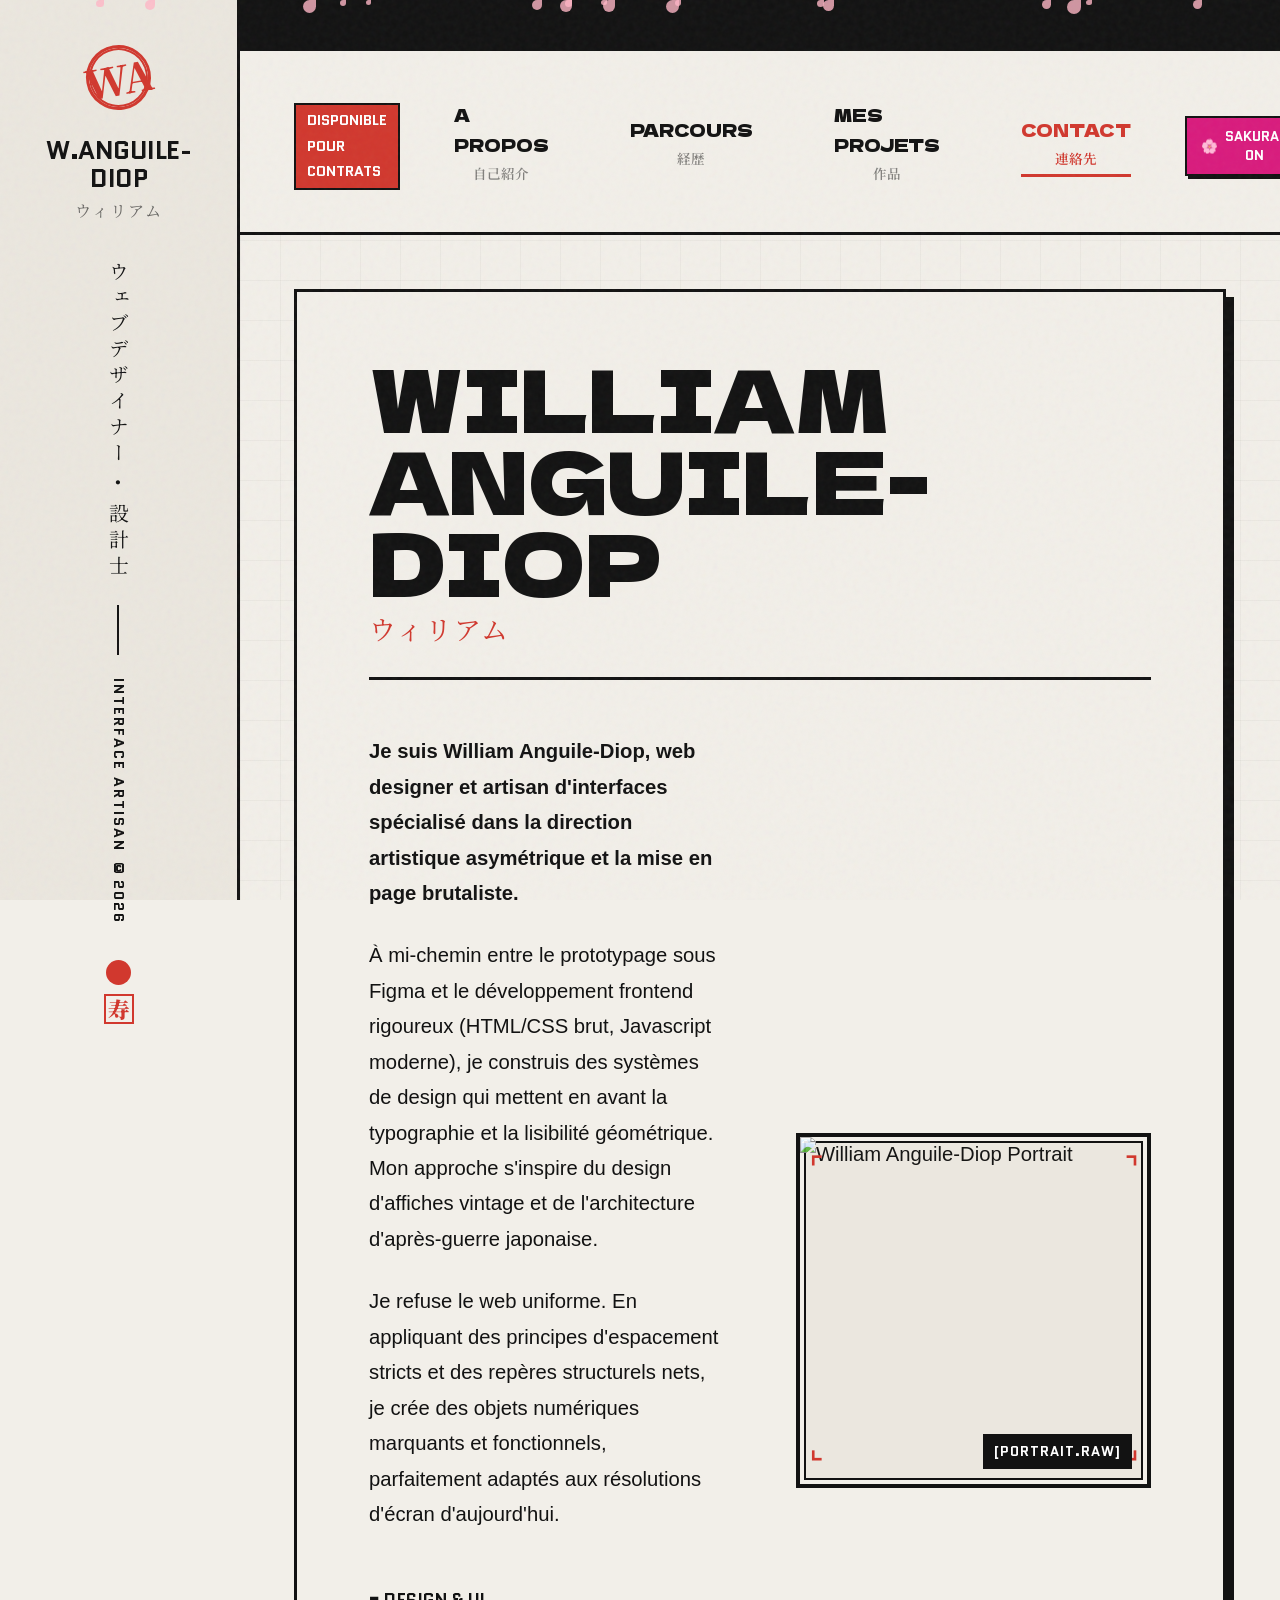
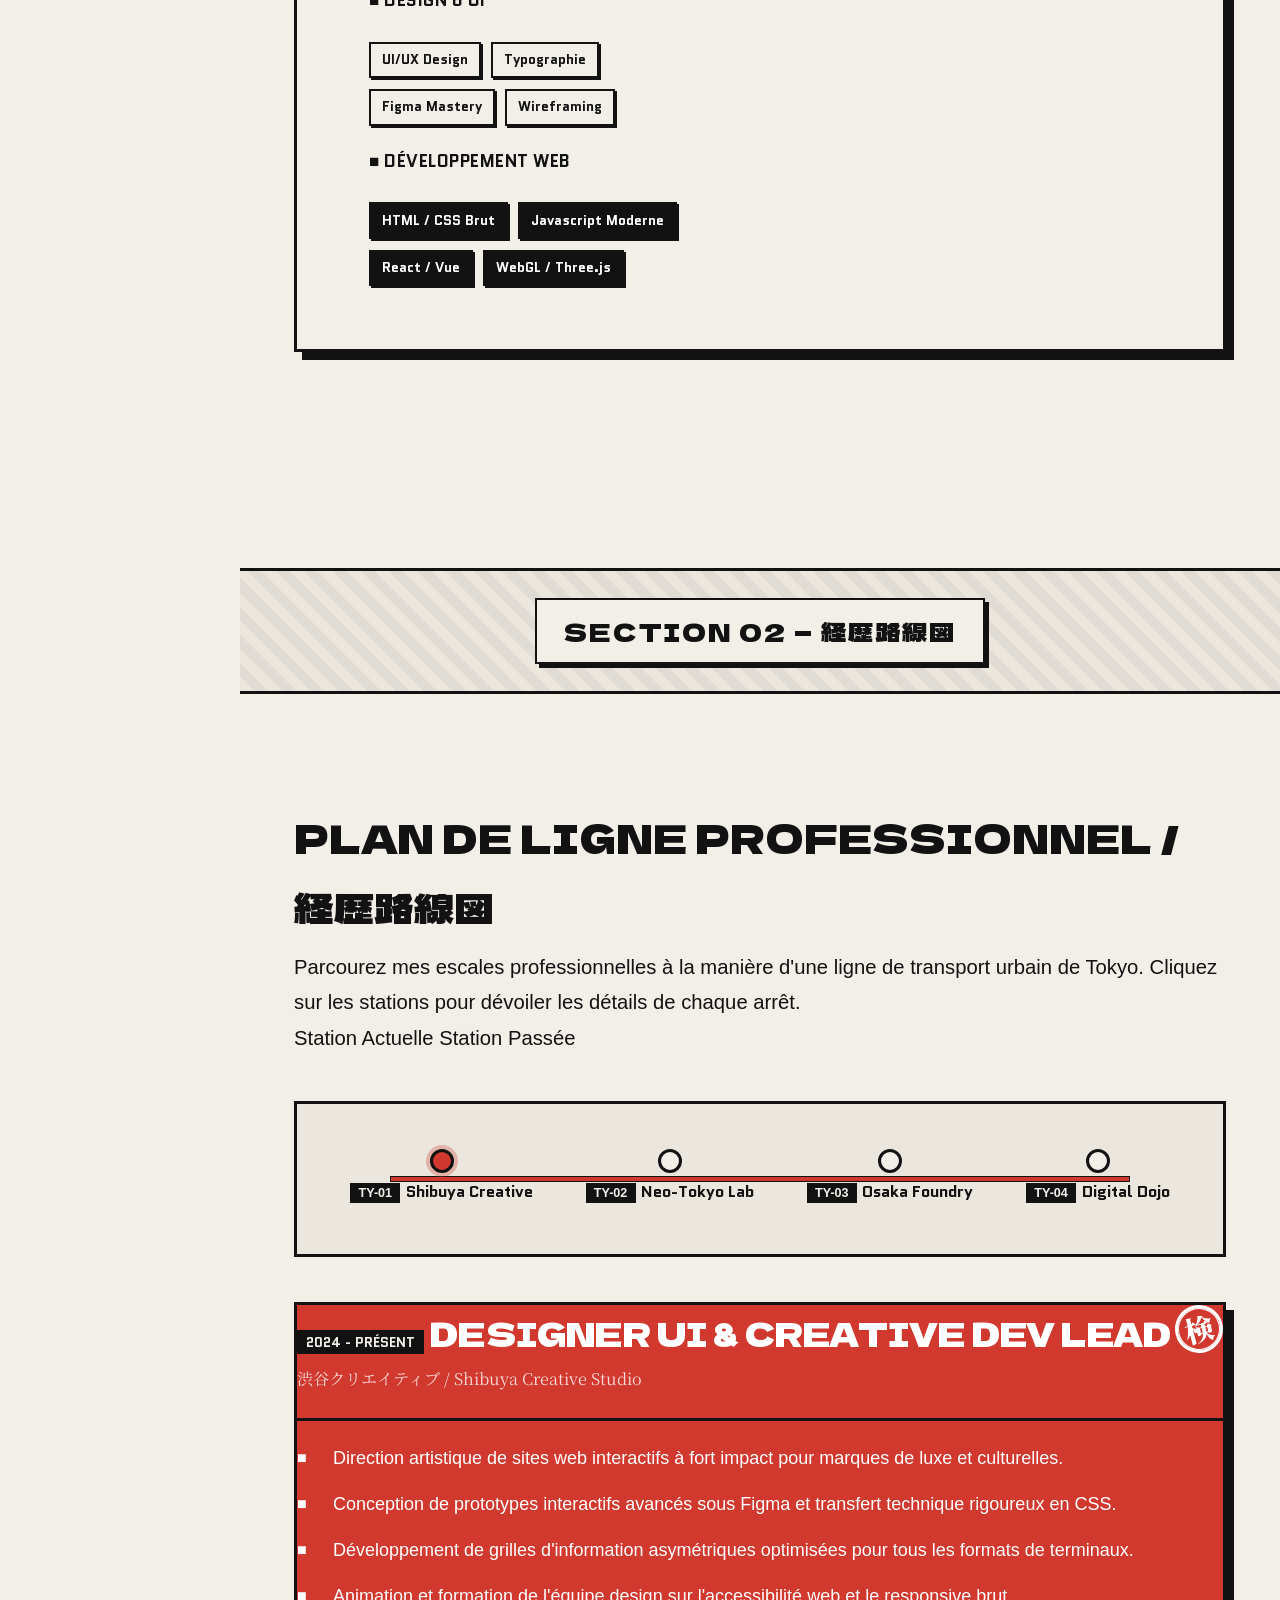
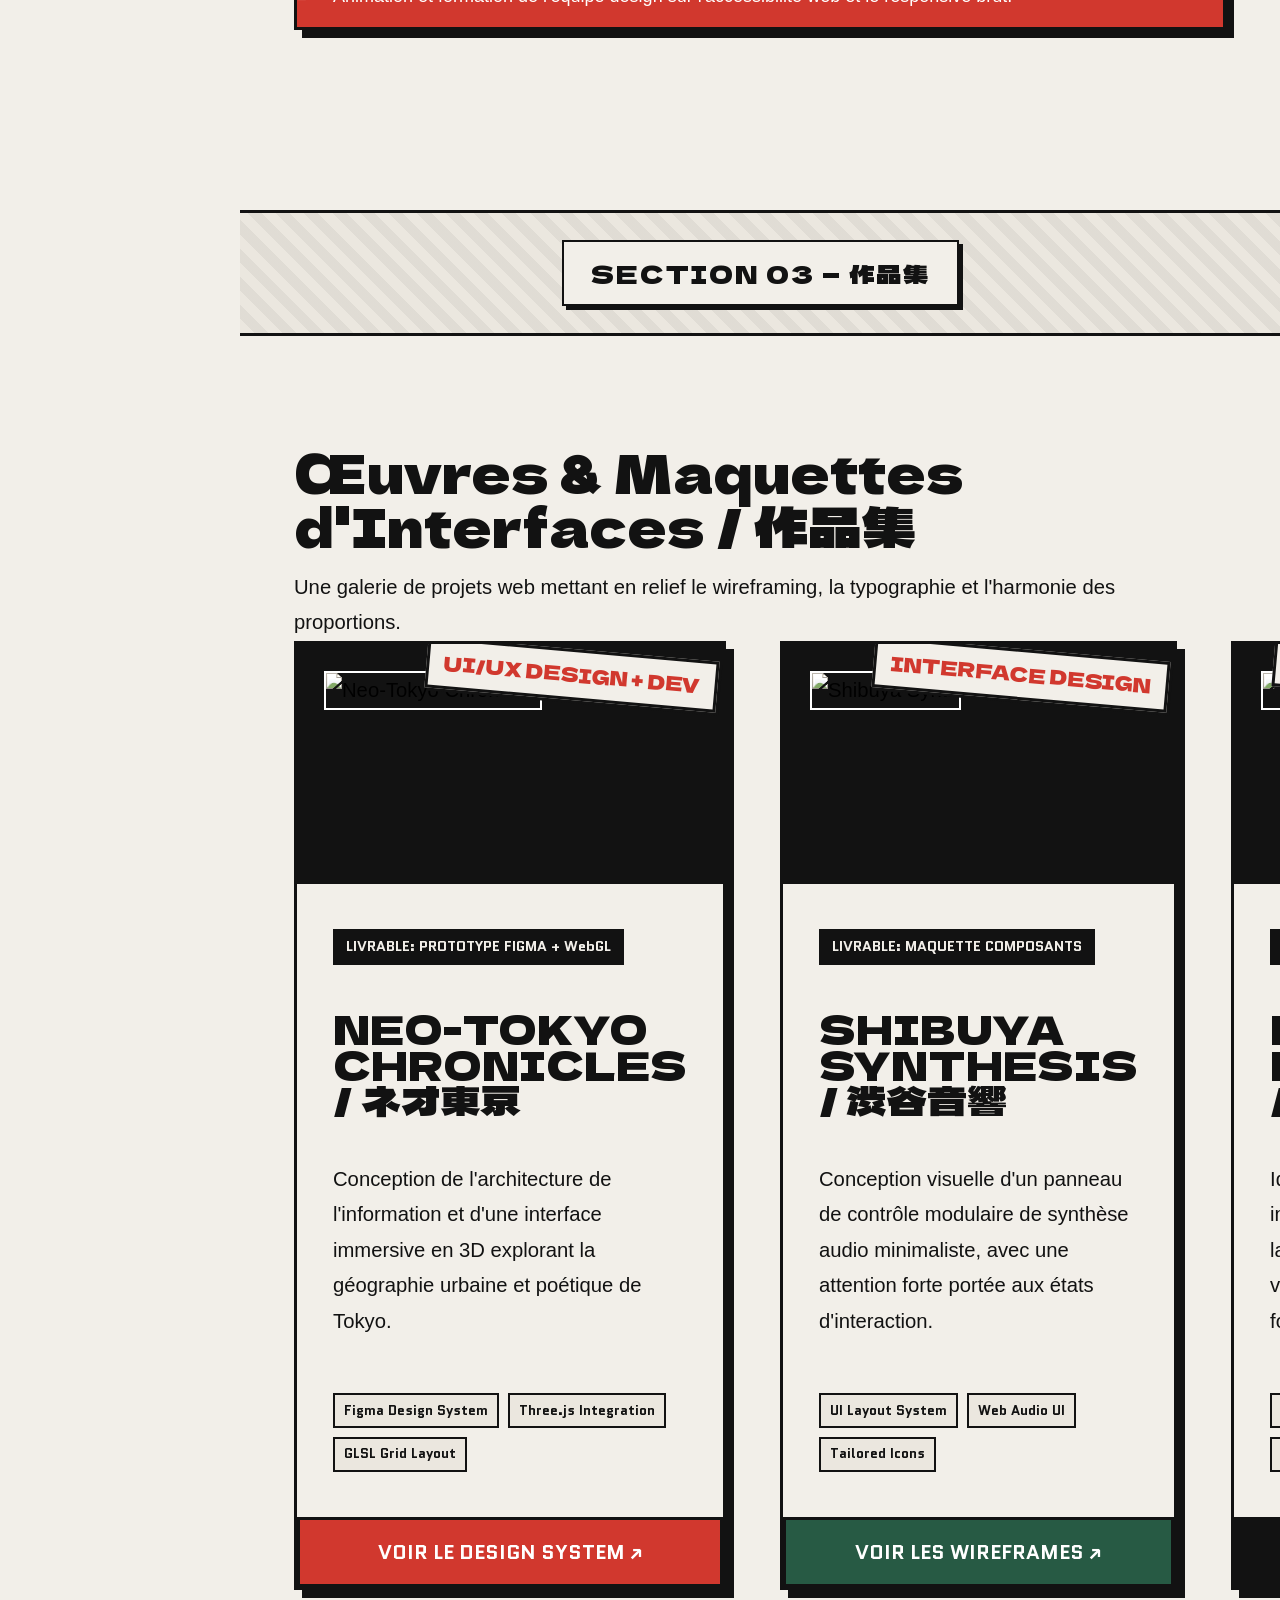
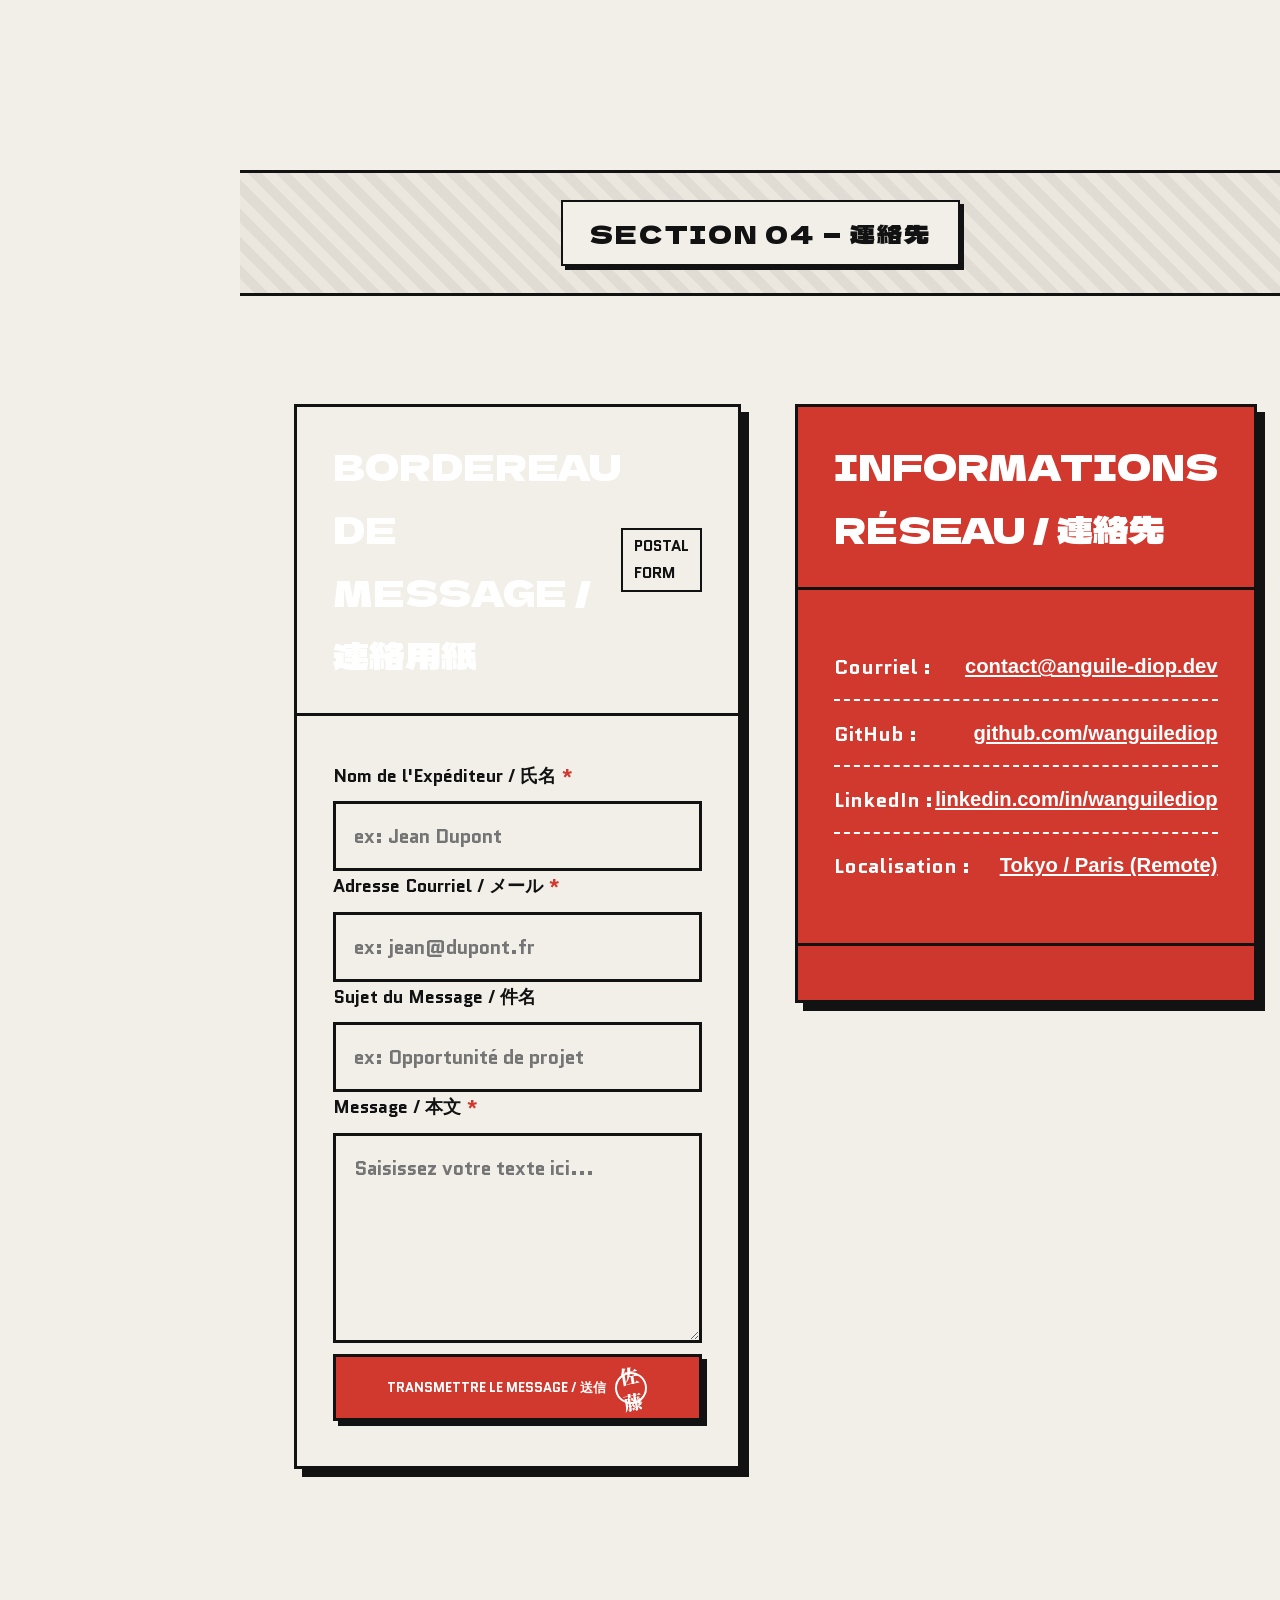
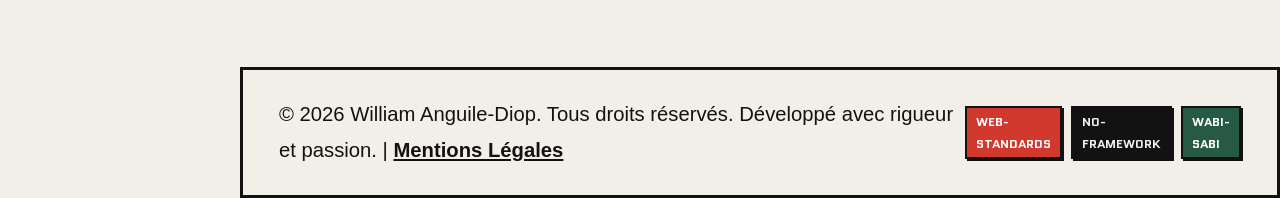
==== index.html @ 5b7a7f8b "Add files via upload" ====
<!DOCTYPE html>
<html lang="fr">
<head>
    <meta charset="UTF-8">
    <meta name="viewport" content="width=device-width, initial-scale=1.0">
    <title>William Anguile-Diop — Web Designer & Creative Developer</title>
    <meta name="description" content="Portfolio de William Anguile-Diop, Web Designer & Concepteur d'Interfaces.">
    <!-- Google Fonts -->
    <link rel="preconnect" href="https://fonts.googleapis.com">
    <link rel="preconnect" href="https://fonts.gstatic.com" crossorigin>
    <link href="https://fonts.googleapis.com/css2?family=Dela+Gothic+One&family=Noto+Serif+JP:wght@600;900&family=Orbitron:wght@700;900&family=Quantico:wght@700&family=Space+Grotesk:wght@500;700&display=swap" rel="stylesheet">
    <link rel="stylesheet" href="style.css">
</head>
<body>
    <!-- Écran de Chargement Brutaliste -->
    <div id="brutalist-loader">
        <div class="loader-content">
            <div class="logo-area loader-logo">
                <div class="hanko-stamp">WA</div>
                <div class="logo-subtitle">ウィリアム</div>
            </div>

            <div class="loader-progress-box">
                <div class="loader-progress-bar"></div>
            </div>
            <div class="loader-status">INITIALIZING...</div>
        </div>
    </div>
    <!-- Overlay Grain de Papier Rétro -->
    <div class="paper-overlay"></div>

    <!-- Conteneur de Particules Sakura (Fleurs de Cerisier) -->
    <div id="sakura-container"></div>

    <!-- Conteneur Principal -->
    <div class="app-container">
        
        <!-- Barre Latérale Gauche - Style Affiche Japonaise -->
        <aside class="sidebar-left">
            <div class="logo-area">
                <div class="hanko-stamp">WA</div>
                <div class="logo-title">W.ANGUILE-DIOP</div>
                <div class="logo-subtitle">ウィリアム</div>
            </div>
            
            <div class="vertical-text-container">
                <span class="vertical-text-item">ウェブデザイナー • 設計士</span>
                <span class="vertical-text-divider"></span>
                <span class="vertical-text-item latin">INTERFACE ARTISAN ©2026</span>
            </div>

             <div class="oriental-accent-stamp">
                <div class="accent-circle"></div>
                <div class="accent-line"></div>
                <div class="accent-kanji">寿</div>
            </div>
        </aside>

        <!-- Zone Principale de Contenu -->
        <main class="main-content">
            
            <!-- En-tête Supérieur (Fixe) -->
            <header class="main-header">
                <div class="header-banner">
                    <span class="banner-ticker">
                        PROJETS DISPONIBLES • UI/UX CONCEPTION • DISPONIBLE POUR CONTRATS • CREATIVE DESIGN • GRID SYSTEMS • JAPANESE INSPIRATION • 
                        PROJETS DISPONIBLES • UI/UX CONCEPTION • DISPONIBLE POUR CONTRATS • CREATIVE DESIGN • GRID SYSTEMS • JAPANESE INSPIRATION • 
                    </span>
                </div>
                
              

                <div class="header-main-title">
                    <div class="title-left">
                        <span class="subtitle-badge">DISPONIBLE POUR CONTRATS</span>
                        
                    </div>
                    <nav class="classic-nav">
                    <a href="#tab-intro" class="nav-link active">
                        <span class="nav-text">A PROPOS</span>
                        <span class="nav-ja">自己紹介</span>
                    </a>
                    <a href="#tab-experience" class="nav-link">
                        <span class="nav-text">PARCOURS</span>
                        <span class="nav-ja">経歴</span>
                    </a>
                    <a href="#tab-projects" class="nav-link">
                        <span class="nav-text">MES PROJETS</span>
                        <span class="nav-ja">作品</span>
                    </a>
                    <a href="#tab-contact" class="nav-link">
                        <span class="nav-text">CONTACT</span>
                        <span class="nav-ja">連絡先</span>
                    </a>
                </nav>
                    <div class="title-right">
                        <div class="utility-controls">

                            <!-- Contrôle Sakura -->
                            <button id="toggle-sakura" class="util-btn active" title="Activer/Désactiver Sakura">
                                <span class="btn-icon">🌸</span>
                                <span class="btn-text">SAKURA: ON</span>
                            </button>
                        </div>
                    </div>
                </div>
            </header>

            <!-- Sections de Contenu Défilantes -->
            <div class="content-body">
                
                <!-- SECTION 01: INTRO (BIO & PORTRAIT) -->
                <section id="tab-intro" class="scroll-section">
                    <div class="hero-card brutal-card-white card">
                        <div class="hero-header">
                            <h1 class="hero-title">
                                WILLIAM ANGUILE-DIOP
                                <span class="hero-title-ja">ウィリアム</span>
                            </h1>
                            
                        </div>
                        
                        <div class="hero-grid">
                            <div class="hero-text-content">
                                <p class="lead-text">
                                    Je suis William Anguile-Diop, web designer et artisan d'interfaces spécialisé dans la direction artistique asymétrique et la mise en page brutaliste.
                                </p>
                                <p>
                                    À mi-chemin entre le prototypage sous Figma et le développement frontend rigoureux (HTML/CSS brut, Javascript moderne), je construis des systèmes de design qui mettent en avant la typographie et la lisibilité géométrique. Mon approche s'inspire du design d'affiches vintage et de l'architecture d'après-guerre japonaise.
                                </p>
                                <p>
                                    Je refuse le web uniforme. En appliquant des principes d'espacement stricts et des repères structurels nets, je crée des objets numériques marquants et fonctionnels, parfaitement adaptés aux résolutions d'écran d'aujourd'hui.
                                </p>
                                
                                <div class="skills-block">
                                    <div class="skill-category">
                                        <span class="skill-header">■ DESIGN & UI</span>
                                        <div class="badge-row">
                                            <span class="retro-badge text-black bg-cream">UI/UX Design</span>
                                            <span class="retro-badge text-black bg-cream">Typographie</span>
                                            <span class="retro-badge text-black bg-cream">Figma Mastery</span>
                                            <span class="retro-badge text-black bg-cream">Wireframing</span>
                                        </div>
                                    </div>
                                    <div class="skill-category mt-3">
                                        <span class="skill-header">■ DÉVELOPPEMENT WEB</span>
                                        <div class="badge-row">
                                            <span class="retro-badge text-white bg-dark-badge">HTML / CSS Brut</span>
                                            <span class="retro-badge text-white bg-dark-badge">Javascript Moderne</span>
                                            <span class="retro-badge text-white bg-dark-badge">React / Vue</span>
                                            <span class="retro-badge text-white bg-dark-badge">WebGL / Three.js</span>
                                        </div>
                                    </div>
                                </div>
                            </div>
                            
                            <div class="hero-portrait-container">
                                <div class="portrait-frame">
                                    <img src="assets/portrait.png" alt="William Anguile-Diop Portrait" class="portrait-img">
                                    <div class="portrait-markers">
                                        <span class="marker top-left">⌜</span>
                                        <span class="marker top-right">⌝</span>
                                        <span class="marker bottom-left">⌞</span>
                                        <span class="marker bottom-right">⌟</span>
                                    </div>
                                    <div class="portrait-overlay-text">[PORTRAIT.RAW]</div>
                                </div>
                            </div>
                        </div>
                    </div>
                </section>

                <div class="section-divider">
                    <span class="divider-text">SECTION 02 — 経歴路線図</span>
                </div>

                <!-- SECTION 02: PARCOURS -->
                <section id="tab-experience" class="scroll-section">
                    <div class="timeline-container">
                        <div class="timeline-header-card brutal-card-white">
                            <h2>Plan de Ligne Professionnel / 経歴路線図</h2>
                            <p>Parcourez mes escales professionnelles à la manière d'une ligne de transport urbain de Tokyo. Cliquez sur les stations pour dévoiler les détails de chaque arrêt.</p>
                            <div class="timeline-legend">
                                <span class="legend-dot dot-active"></span> Station Actuelle
                                <span class="legend-dot dot-past"></span> Station Passée
                            </div>
                        </div>

                        <!-- Ligne de métro interactive -->
                        <div class="metro-line-wrapper">
                            <div class="metro-track">
                                <div class="metro-progress"></div>
                            </div>
                            
                            <!-- Station 1 (Actuelle) -->
                            <div class="metro-station active" data-exp="exp-current">
                                <div class="station-node"></div>
                                <div class="station-label">
                                    <span class="station-code">TY-01</span>
                                    <span class="station-name">Shibuya Creative</span>
                                </div>
                            </div>

                            <!-- Station 2 -->
                            <div class="metro-station" data-exp="exp-2">
                                <div class="station-node"></div>
                                <div class="station-label">
                                    <span class="station-code">TY-02</span>
                                    <span class="station-name">Neo-Tokyo Lab</span>
                                </div>
                            </div>

                            <!-- Station 3 -->
                            <div class="metro-station" data-exp="exp-3">
                                <div class="station-node"></div>
                                <div class="station-label">
                                    <span class="station-code">TY-03</span>
                                    <span class="station-name">Osaka Foundry</span>
                                </div>
                            </div>

                            <!-- Station 4 -->
                            <div class="metro-station" data-exp="exp-4">
                                <div class="station-node"></div>
                                <div class="station-label">
                                    <span class="station-code">TY-04</span>
                                    <span class="station-name">Digital Dojo</span>
                                </div>
                            </div>
                        </div>

                        <!-- Zone de Détails de la Station Sélectionnée -->
                        <div id="experience-details-box" class="card brutal-card-red active-exp">
                            <div class="exp-card-header">
                                <div class="exp-meta">
                                    <span class="exp-date-badge">2024 - PRÉSENT</span>
                                    <span class="exp-title-h3">Designer UI & Creative Dev Lead</span>
                                    <span class="exp-company-ja">渋谷クリエイティブ / Shibuya Creative Studio</span>
                                </div>
                                <div class="exp-hanko-seal" id="hanko-seal-container">
                                    <div class="hanko-seal-verified">検</div>
                                </div>
                            </div>
                            <div class="exp-card-body">
                                <ul class="brutalist-list">
                                    <li>Direction artistique de sites web interactifs à fort impact pour marques de luxe et culturelles.</li>
                                    <li>Conception de prototypes interactifs avancés sous Figma et transfert technique rigoureux en CSS.</li>
                                    <li>Développement de grilles d'information asymétriques optimisées pour tous les formats de terminaux.</li>
                                    <li>Animation et formation de l'équipe design sur l'accessibilité web et le responsive brut.</li>
                                </ul>
                            </div>
                        </div>

                    </div>
                </section>

                <div class="section-divider">
                    <span class="divider-text">SECTION 03 — 作品集</span>
                </div>

                <!-- SECTION 03: PROJETS -->
                <section id="tab-projects" class="scroll-section">
                    <div class="projects-intro brutal-card-white">
                        <h2>Œuvres & Maquettes d'Interfaces / 作品集</h2>
                        <p>Une galerie de projets web mettant en relief le wireframing, la typographie et l'harmonie des proportions.</p>
                    </div>

                    <div class="grid-layout projects-grid">
                        
                        <!-- Projet 1 -->
                        <div class="card project-card brutal-card-white">
                            <div class="project-img-wrapper">
                                <img src="assets/project_tokyo_chronicles.png" alt="Neo-Tokyo Chronicles" class="project-img">
                                <div class="project-status-sticker">UI/UX DESIGN + DEV</div>
                            </div>
                            <div class="card-body">
                                <div class="project-price-tag">LIVRABLE: PROTOTYPE FIGMA + WebGL</div>
                                <h3 class="project-title">Neo-Tokyo Chronicles / ネオ東京</h3>
                                <p class="project-desc">Conception de l'architecture de l'information et d'une interface immersive en 3D explorant la géographie urbaine et poétique de Tokyo.</p>
                                <div class="project-tags">
                                    <span class="tag-item">Figma Design System</span>
                                    <span class="tag-item">Three.js Integration</span>
                                    <span class="tag-item">GLSL Grid Layout</span>
                                </div>
                            </div>
                            <div class="card-footer-project">
                                <a href="#" class="retro-btn btn-full btn-red btn-project-link">
                                    VOIR LE DESIGN SYSTEM ↗
                                </a>
                            </div>
                        </div>

                        <!-- Projet 2 -->
                        <div class="card project-card brutal-card-white">
                            <div class="project-img-wrapper">
                                <img src="assets/project_shibuya_synth.png" alt="Shibuya Synth" class="project-img">
                                <div class="project-status-sticker">INTERFACE DESIGN</div>
                            </div>
                            <div class="card-body">
                                <div class="project-price-tag">LIVRABLE: MAQUETTE COMPOSANTS</div>
                                <h3 class="project-title">Shibuya Synthesis / 渋谷音響</h3>
                                <p class="project-desc">Conception visuelle d'un panneau de contrôle modulaire de synthèse audio minimaliste, avec une attention forte portée aux états d'interaction.</p>
                                <div class="project-tags">
                                    <span class="tag-item">UI Layout System</span>
                                    <span class="tag-item">Web Audio UI</span>
                                    <span class="tag-item">Tailored Icons</span>
                                </div>
                            </div>
                            <div class="card-footer-project">
                                <a href="#" class="retro-btn btn-full btn-green btn-project-link">
                                    VOIR LES WIREFRAMES ↗
                                </a>
                            </div>
                        </div>

                        <!-- Projet 3 -->
                        <div class="card project-card brutal-card-white">
                            <div class="project-img-wrapper">
                                <img src="assets/project_hanko_protocol.png" alt="Hanko Protocol" class="project-img">
                                <div class="project-status-sticker">BRAND IDENTITY + UI</div>
                            </div>
                            <div class="card-body">
                                <div class="project-price-tag">LIVRABLE: CHARTE GRAPHIQUE + SVG</div>
                                <h3 class="project-title">Hanko Protocol / 判子署名</h3>
                                <p class="project-desc">Identité visuelle complète et interface générative permettant la création de signatures vectorielles authentiques sous format SVG.</p>
                                <div class="project-tags">
                                    <span class="tag-item">Identity Design</span>
                                    <span class="tag-item">SVG Manipulation</span>
                                    <span class="tag-item">Responsive UI</span>
                                </div>
                            </div>
                            <div class="card-footer-project">
                                <a href="#" class="retro-btn btn-full btn-black btn-project-link">
                                    VOIR L'ÉTUDE DE CAS ↗
                                </a>
                            </div>
                        </div>

                    </div>
                </section>

                <div class="section-divider">
                    <span class="divider-text">SECTION 04 — 連絡先</span>
                </div>

                <!-- SECTION 04: CONTACT -->
                <section id="tab-contact" class="scroll-section">
                    <div class="grid-layout contact-grid">
                        
                        <!-- Formulaire Style Bordereau Postal -->
                        <div class="card brutal-card-white contact-form-card">
                            <div class="card-header bg-red text-white">
                                <h2>Bordereau de Message / 連絡用紙</h2>
                                <span class="card-tag tag-white">POSTAL FORM</span>
                            </div>
                            <div class="card-body">
                                <form id="brutalist-contact-form" onsubmit="return false;">
                                    <div class="form-row">
                                        <div class="form-group">
                                            <label for="form-name">Nom de l'Expéditeur / 氏名 <span class="required">*</span></label>
                                            <input type="text" id="form-name" required placeholder="ex: Jean Dupont" class="brutalist-input">
                                        </div>
                                    </div>
                                    <div class="form-row">
                                        <div class="form-group">
                                            <label for="form-email">Adresse Courriel / メール <span class="required">*</span></label>
                                            <input type="email" id="form-email" required placeholder="ex: jean@dupont.fr" class="brutalist-input">
                                        </div>
                                    </div>
                                    <div class="form-row">
                                        <div class="form-group">
                                            <label for="form-subject">Sujet du Message / 件名</label>
                                            <input type="text" id="form-subject" placeholder="ex: Opportunité de projet" class="brutalist-input">
                                        </div>
                                    </div>
                                    <div class="form-row">
                                        <div class="form-group">
                                            <label for="form-message">Message / 本文 <span class="required">*</span></label>
                                            <textarea id="form-message" required rows="6" placeholder="Saisissez votre texte ici..." class="brutalist-input"></textarea>
                                        </div>
                                    </div>
                                    <div class="form-submit-row">
                                        <button type="submit" class="retro-btn btn-full btn-red btn-submit-form">
                                            <span class="btn-text">TRANSMETTRE LE MESSAGE / 送信</span>
                                            <span class="hanko-btn-seal">佐藤</span>
                                        </button>
                                    </div>
                                </form>
                            </div>
                        </div>

                        <!-- Fiche officielle de transmission qui apparaît après envoi -->
                        <div class="contact-info-panel">
                            <!-- Ticket d'information standard -->
                            <div class="card brutal-card-red info-post-card">
                                <div class="card-header">
                                    <h3>Informations Réseau / 連絡先</h3>
                                </div>
                                <div class="card-body">
                                    <ul class="network-list">
                                        <li>
                                            <span class="net-lbl">Courriel :</span>
                                            <a href="mailto:contact@anguile-diop.dev" class="net-val">contact@anguile-diop.dev</a>
                                        </li>
                                        <li>
                                            <span class="net-lbl">GitHub :</span>
                                            <a href="https://github.com/wanguilediop" target="_blank" class="net-val">github.com/wanguilediop</a>
                                        </li>
                                        <li>
                                            <span class="net-lbl">LinkedIn :</span>
                                            <a href="https://linkedin.com/in/wanguilediop" target="_blank" class="net-val">linkedin.com/in/wanguilediop</a>
                                        </li>
                                        <li>
                                            <span class="net-lbl">Localisation :</span>
                                            <span class="net-val">Tokyo / Paris (Remote)</span>
                                        </li>
                                    </ul>
                                </div>
                                <div class="card-footer bg-black text-white text-center font-bold barcode-footer">
                                   
                            </div>

                            <!-- Fiche Officielle Minimaliste (masquée par défaut, révélée après envoi) -->
                            <div id="contact-receipt" class="retro-receipt official-sheet hidden">
                                <div class="receipt-cut"></div>
                                <div class="receipt-body">
                                    <div class="receipt-header">
                                        <h4>送信票 — FICHE DE TRANSMISSION</h4>
                                        <p class="receipt-sub">COMMUNICATION DOCUMENT</p>
                                    </div>
                                    <hr class="receipt-dash">
                                    <div class="receipt-info">
                                        <div class="receipt-row">
                                            <span>DATE D'ENVOI :</span>
                                            <span id="receipt-date">2026-06-25</span>
                                        </div>
                                        <div class="receipt-row">
                                            <span>ÉMETTEUR :</span>
                                            <span id="receipt-sender">-</span>
                                        </div>
                                        <div class="receipt-row">
                                            <span>STATUT :</span>
                                            <span class="receipt-success">TRANSMIS avec succès</span>
                                        </div>
                                    </div>
                                    <hr class="receipt-dash">
                                    <div class="receipt-msg-box">
                                        <p class="receipt-msg-title">CONTENU DU MESSAGE :</p>
                                        <p id="receipt-msg-body" class="receipt-msg-content">...</p>
                                    </div>
                                    <hr class="receipt-dash">
                                    <div class="receipt-footer">
                                        <p>Ce document confirme la bonne réception de vos données.</p>
                                        <div class="receipt-stamp">受領</div>
                                        <div class="receipt-barcode"></div>
                                        <p class="receipt-serial">DOC-REF: JP-BTL-2026-04E0</p>
                                    </div>
                                </div>
                            </div>
                        </div>

                    </div>
                </section>

            </div>

            <!-- Pied de page -->
            <footer class="main-footer brutal-card-white">
                <div class="footer-left">
                    <p>© 2026 William Anguile-Diop. Tous droits réservés. Développé avec rigueur et passion. | <a href="mentions.html" style="color: var(--text-dark); font-weight: bold;">Mentions Légales</a></p>
                </div>
                <div class="footer-right">
                    <div class="footer-stickers">
                        <span class="sticker-tag sticker-red">WEB-STANDARDS</span>
                        <span class="sticker-tag sticker-black">NO-FRAMEWORK</span>
                        <span class="sticker-tag sticker-green">WABI-SABI</span>
                    </div>
                </div>
            </footer>

        </main>
        


    </div>

    <!-- Script principal -->
    <script src="app.js"></script>
</body>
</html>
---- style.css ----
/* ==========================================================================
   CHARTE GRAPHIQUE & DESIGN SYSTEM BRUTALISTE JAPONAIS - VERSION MONOPAGE
   ========================================================================== */

:root {
    /* Thème par défaut (Rouge Vermillon) */
    --bg-cream: #f2efe9;       
    --bg-paper-dark: #ebe7df;  
    --text-dark: #121212;      
    --text-white: #ffffff;
    --accent-color: #d1382e;   /* Rouge par défaut */
    --accent-red: #d1382e;     
    --accent-green: #275a44;   
    --accent-pink: #d91b7d;    
    --border-width: 3px;
    --border-color: #121212;
    
    /* Ombres Brutalistes Plates */
    --shadow-flat: 5px 5px 0px 0px #121212;
    --shadow-flat-large: 8px 8px 0px 0px #121212;
    --shadow-flat-pressed: 2px 2px 0px 0px #121212;
    
    /* Polices */
    --font-heading: 'Quantico', 'Orbitron', 'Space Grotesk', sans-serif;
    --font-title-massive: 'Dela Gothic One', 'Orbitron', sans-serif;
    --font-body: 'Plus Jakarta Sans', 'Inter', sans-serif;
    --font-japanese: 'Noto Serif JP', 'Sawarabi Mincho', serif;

    /* Blueprint / Wireframe */
    --wireframe-blue: #0055ff;
}

/* ==========================================================================
   THEMING DYNAMIQUE (CLASSES APPLIQUÉES AU BODY)
   ========================================================================== */

body.theme-red { --accent-color: var(--accent-red); }
body.theme-green { --accent-color: var(--accent-green); }
body.theme-pink { --accent-color: var(--accent-pink); }
body.theme-dark { --accent-color: var(--text-dark); }

/* ==========================================================================
   RESET & STRUCTURES DE BASE
   ========================================================================== */

* {
    box-sizing: border-box;
    margin: 0;
    padding: 0;
}

html {
    scroll-behavior: smooth;
    scroll-padding-top: 240px; /* Compense la hauteur du header fixe */
    font-size: 18px; /* Augmente proportionnellement TOUS les rem du site (base 16px -> 18px) */
}

body {
    background-color: var(--bg-cream);
    color: var(--text-dark);
    font-family: var(--font-body);
    font-size: 1.125rem; /* Augmentation globale de la taille du texte */
    line-height: 1.75;
    overflow-x: hidden;
    position: relative;
    min-height: 100vh;
    transition: background-color 0.3s ease;
}

/* Grain de papier vintage */
.paper-overlay {
    position: fixed;
    top: 0;
    left: 0;
    width: 100%;
    height: 100%;
    pointer-events: none;
    z-index: 9999;
    opacity: 0.045;
    background-image: url("data:image/svg+xml,%3Csvg viewBox='0 0 200 200' xmlns='http://www.w3.org/2000/svg'%3E%3Cfilter id='noiseFilter'%3E%3CfeTurbulence type='fractalNoise' baseFrequency='0.8' numOctaves='3' stitchTiles='stitch'/%3E%3C/filter%3E%3Crect width='100%25' height='100%25' filter='url(%23noiseFilter)'/%3E%3C/svg%3E");
}

/* Grille Genkō yōshi discrète en arrière-plan */
body::before {
    content: '';
    position: fixed;
    top: 0;
    left: 0;
    width: 100%;
    height: 100%;
    z-index: -10;
    pointer-events: none;
    background-size: 40px 40px;
    background-image: 
        linear-gradient(to right, rgba(18, 18, 18, 0.03) 1px, transparent 1px),
        linear-gradient(to bottom, rgba(18, 18, 18, 0.03) 1px, transparent 1px);
}

/* ==========================================================================
   DISPOSITION PRINCIPALE (LAYOUT)
   ========================================================================== */

.app-container {
    display: grid;
    grid-template-columns: 240px 1fr;
    min-height: 100vh;
}

/* ==========================================================================
   BARRE LATÉRALE GAUCHE (SIDEBAR-LEFT)
   ========================================================================== */

.sidebar-left {
    background-color: var(--bg-paper-dark);
    border-right: var(--border-width) solid var(--border-color);
    display: flex;
    flex-direction: column;
    align-items: center;
    justify-content: space-between;
    padding: 2.5rem 1.5rem;
    position: sticky;
    top: 0;
    height: 100vh;
    z-index: 100;
}

.logo-area {
    display: flex;
    flex-direction: column;
    align-items: center;
    text-align: center;
    width: 100%;
}

.hanko-stamp {
    width: 65px;
    height: 65px;
    border: 3px solid var(--accent-red);
    color: var(--accent-red);
    font-family: var(--font-japanese);
    font-size: 2.2rem;
    font-weight: 900;
    display: flex;
    align-items: center;
    justify-content: center;
    border-radius: 50%;
    margin-bottom: 1.5rem;
    background-color: transparent;
    box-shadow: inset 0 0 0 2px var(--accent-red);
    transform: rotate(-10deg);
    transition: transform 0.3s ease;
}

.hanko-stamp:hover { transform: rotate(5deg) scale(1.05); }

.logo-title {
    font-family: var(--font-heading);
    font-weight: 900;
    font-size: 1.4rem;
    letter-spacing: -0.5px;
    line-height: 1.1;
    margin-bottom: 0.2rem;
}

.logo-subtitle {
    font-family: var(--font-japanese);
    font-size: 0.9rem;
    letter-spacing: 2px;
    color: rgba(18, 18, 18, 0.6);
}

.vertical-text-container {
    display: flex;
    flex-direction: column;
    align-items: center;
    justify-content: center;
    flex-grow: 1;
    margin: 1.5rem 0;
}

.vertical-text-item {
    writing-mode: vertical-rl;
    text-orientation: mixed;
    font-family: var(--font-japanese);
    font-size: 1.1rem;
    letter-spacing: 6px;
    color: var(--text-dark);
    margin: 0.5rem 0;
    white-space: nowrap;
}

.vertical-text-item.latin {
    font-family: var(--font-heading);
    font-weight: 700;
    font-size: 0.8rem;
    letter-spacing: 2px;
}

.vertical-text-divider {
    height: 50px;
    width: 2px;
    background-color: var(--border-color);
    margin: 0.8rem 0;
}

/* Sélecteur de couleurs (Design palette) */
.color-palette-picker {
    display: flex;
    flex-direction: column;
    align-items: center;
    gap: 0.4rem;
    margin-bottom: 1.5rem;
    width: 100%;
}

.palette-label {
    font-family: var(--font-heading);
    font-weight: 900;
    font-size: 0.7rem;
    letter-spacing: 1px;
    color: rgba(18, 18, 18, 0.6);
}

.palette-swatches {
    display: flex;
    gap: 0.5rem;
}

.swatch-btn {
    width: 20px;
    height: 20px;
    border-radius: 50%;
    border: 2px solid var(--text-dark);
    cursor: pointer;
    transition: transform 0.15s ease, box-shadow 0.15s ease;
}

.swatch-btn:hover { transform: scale(1.15); }
.swatch-btn.active {
    box-shadow: 0 0 0 2px var(--bg-cream), 0 0 0 4px var(--text-dark);
    transform: scale(1.1);
}

.bg-red-swatch { background-color: var(--accent-red); }
.bg-green-swatch { background-color: var(--accent-green); }
.bg-pink-swatch { background-color: var(--accent-pink); }
.bg-dark-swatch { background-color: var(--text-dark); }

.sidebar-deco {
    width: 100%;
    display: flex;
    flex-direction: column;
    align-items: center;
    gap: 0.5rem;
}

.barcode {
    display: flex;
    align-items: flex-end;
    height: 30px;
    width: 80px;
    gap: 2px;
}

.barcode-line { background-color: var(--text-dark); height: 100%; }
.w-1 { width: 1px; }
.w-2 { width: 3px; }
.w-3 { width: 5px; }
.w-4 { width: 7px; }

.deco-number {
    font-family: monospace;
    font-size: 0.75rem;
    letter-spacing: 1px;
}

/* ==========================================================================
   BARRE LATÉRALE DROITE (SIDEBAR-RIGHT)
   ========================================================================== */

.sidebar-right {
    border-left: var(--border-width) solid var(--border-color);
    display: flex;
    flex-direction: column;
    align-items: center;
    justify-content: space-between;
    padding: 3rem 0;
    background-color: var(--bg-paper-dark);
    position: sticky;
    top: 0;
    height: 100vh;
    z-index: 100;
}

.grid-deco-lines {
    width: 20px;
    height: 100px;
    background: repeating-linear-gradient(45deg, var(--border-color), var(--border-color) 2px, transparent 2px, transparent 8px);
}

.viewport-widget {
    border: 2px solid var(--text-dark);
    background-color: var(--bg-cream);
    padding: 0.8rem 0.4rem;
    display: flex;
    flex-direction: column;
    align-items: center;
    gap: 0.5rem;
    width: 60px;
    box-shadow: 3px 3px 0px 0px var(--text-dark);
}

.widget-title {
    font-family: var(--font-heading);
    font-weight: 900;
    font-size: 0.55rem;
    letter-spacing: 1px;
    color: rgba(18, 18, 18, 0.6);
}

.widget-val {
    writing-mode: vertical-rl;
    text-orientation: mixed;
    font-family: monospace;
    font-size: 0.75rem;
    font-weight: bold;
    white-space: nowrap;
    letter-spacing: 1px;
}

.widget-status {
    font-family: var(--font-heading);
    font-weight: 900;
    font-size: 0.5rem;
    background-color: var(--text-dark);
    color: var(--bg-cream);
    padding: 0.1rem 0.2rem;
    white-space: nowrap;
}

.oriental-accent-stamp {
    position: relative;
    width: 40px;
    height: 80px;
    display: flex;
    flex-direction: column;
    align-items: center;
}

.accent-circle {
    width: 25px;
    height: 25px;
    background-color: var(--accent-red);
    border-radius: 50%;
    margin-bottom: 0.5rem;
}

.accent-kanji {
    font-family: var(--font-japanese);
    font-weight: 900;
    font-size: 1.2rem;
    color: var(--accent-red);
    border: 2px solid var(--accent-red);
    width: 30px;
    height: 30px;
    display: flex;
    align-items: center;
    justify-content: center;
}

/* ==========================================================================
   ZONE PRINCIPALE & HEADER FIXE
   ========================================================================== */

.main-content {
    display: flex;
    flex-direction: column;
    min-width: 0; 
}

.main-header {
    position: sticky;
    top: 0;
    background-color: var(--bg-cream);
    z-index: 90;
}

.header-banner {
    background-color: var(--text-dark);
    color: var(--bg-cream);
    overflow: hidden;
    white-space: nowrap;
    border-bottom: var(--border-width) solid var(--border-color);
    padding: 0.6rem 0;
    font-family: var(--font-heading);
    font-weight: 900;
    font-size: 0.85rem;
    letter-spacing: 1px;
}

.banner-ticker {
    display: inline-block;
    animation: ticker 25s linear infinite;
    padding-left: 100%;
}

@keyframes ticker {
    0% { transform: translate3d(0, 0, 0); }
    100% { transform: translate3d(-100%, 0, 0); }
}

.header-main-title {
    display: flex;
    justify-content: space-between;
    align-items: center;
    padding: 1.5rem 3rem 1rem 3rem;
    border-bottom: var(--border-width) solid var(--border-color);
}

.title-left {
    display: flex;
    flex-direction: column;
    gap: 0.5rem;
}

.subtitle-badge {
    background-color: var(--accent-color);
    color: var(--text-white);
    font-family: var(--font-heading);
    font-weight: 900;
    font-size: 0.8rem;
    padding: 0.2rem 0.6rem;
    width: fit-content;
    border: 2px solid var(--text-dark);
    transition: background-color 0.3s ease;
}

.title-left h1 {
    font-family: var(--font-japanese);
    font-size: 3rem;
    font-weight: 900;
    line-height: 1;
}

.utility-controls {
    display: flex;
    gap: 0.8rem;
}

.util-btn {
    background-color: var(--bg-cream);
    border: 2px solid var(--text-dark);
    color: var(--text-dark);
    font-family: var(--font-heading);
    font-weight: 700;
    font-size: 0.75rem;
    padding: 0.5rem 0.8rem;
    cursor: pointer;
    display: flex;
    align-items: center;
    gap: 0.4rem;
    box-shadow: 3px 3px 0px 0px var(--text-dark);
    transition: all 0.15s ease;
}

.util-btn:hover {
    transform: translate(1px, 1px);
    box-shadow: 2px 2px 0px 0px var(--text-dark);
}

.util-btn.active {
    background-color: var(--accent-pink);
    color: var(--text-white);
}

#toggle-wireframe.active {
    background-color: var(--wireframe-blue);
    color: var(--text-white);
}

/* ==========================================================================
   NAVIGATION CLASSIQUE (TOP BAR)
   ========================================================================== */

.classic-nav {
    display: flex;
    justify-content: flex-end;
    align-items: center;
    gap: 4.5rem;
    padding: 1.2rem 3rem;
    background-color: var(--bg-cream);
    border-bottom: none;
}

.nav-link {
    font-family: var(--font-title-massive);
    font-size: 0.95rem;
    font-weight: 400;
    color: var(--text-dark);
    text-decoration: none;
    text-transform: uppercase;
    position: relative;
    padding-bottom: 0.4rem;
    transition: color 0.2s ease;
    display: flex;
    flex-direction: column;
    align-items: center;
    gap: 0.1rem;
}

.nav-ja {
    font-family: var(--font-japanese);
    font-size: 0.75rem;
    font-weight: 600;
    color: rgba(18, 18, 18, 0.5);
    transition: color 0.2s ease;
    text-transform: none;
}

.nav-link:hover .nav-ja {
    color: rgba(209, 56, 46, 0.7);
}

.nav-link.active .nav-ja {
    color: var(--accent-red);
}

.nav-link::after {
    content: '';
    position: absolute;
    bottom: 0;
    left: 0;
    width: 0%;
    height: 3px;
    background-color: var(--accent-red);
    transition: width 0.3s cubic-bezier(0.19, 1, 0.22, 1);
}

.nav-link:hover {
    color: var(--accent-red);
}

.nav-link:hover::after,
.nav-link.active::after {
    width: 100%;
}

.nav-link.active {
    color: var(--accent-red);
}

/* ==========================================================================
   SECTIONS & CONTENU MONOPAGE
   ========================================================================== */

.content-body {
    padding: 3rem;
    flex-grow: 1;
}

.scroll-section {
    padding-bottom: 6rem;
}

.section-divider {
    border-top: var(--border-width) solid var(--border-color);
    border-bottom: var(--border-width) solid var(--border-color);
    margin: 4rem -3rem 6rem -3rem; /* Outdents to edge, espacement accru */
    padding: 1.5rem 3rem;
    background-color: var(--bg-paper-dark);
    display: flex;
    justify-content: center;
    align-items: center;
    position: relative;
    overflow: hidden;
}

.section-divider::before {
    content: '';
    position: absolute;
    left: 0; top: 0; bottom: 0; right: 0;
    background: repeating-linear-gradient(45deg, transparent, transparent 10px, rgba(18, 18, 18, 0.05) 10px, rgba(18, 18, 18, 0.05) 20px);
    pointer-events: none;
}

.divider-text {
    font-family: var(--font-title-massive);
    font-weight: 400;
    font-size: 1.4rem;
    letter-spacing: 2px;
    background-color: var(--bg-cream);
    padding: 0.5rem 1.5rem;
    border: 2px solid var(--text-dark);
    box-shadow: 4px 4px 0px 0px var(--text-dark);
    z-index: 1;
}

.grid-layout {
    display: grid;
    gap: 4rem;
}

.intro-grid { grid-template-columns: repeat(3, 1fr); }
.col-span-2 { grid-column: span 2; }
.col-span-3 { grid-column: span 3; }

/* CARTES BRUTALISTES */
.card {
    background-color: var(--bg-cream);
    border: var(--border-width) solid var(--border-color);
    box-shadow: var(--shadow-flat-large);
    display: flex;
    flex-direction: column;
    position: relative;
    transition: all 0.2s cubic-bezier(0.19, 1, 0.22, 1);
}

.card:hover {
    transform: translate(-3px, -3px);
    box-shadow: 11px 11px 0px 0px var(--text-dark);
}

.card-header {
    border-bottom: var(--border-width) solid var(--border-color);
    padding: 1.5rem 2rem;
    display: flex;
    justify-content: space-between;
    align-items: center;
}

.card-header h2,
.card-header h3 {
    font-family: var(--font-title-massive);
    font-size: 2rem;
    font-weight: 400;
    text-transform: uppercase;
}

.card-tag {
    font-family: var(--font-heading);
    font-weight: 900;
    font-size: 0.85rem;
    border: 2px solid var(--text-dark);
    padding: 0.2rem 0.6rem;
    background-color: var(--bg-cream);
    color: var(--text-dark);
}

.card-body {
    padding: 2.5rem 2rem;
    display: flex;
    flex-direction: column;
    gap: 1.5rem;
}

.lead-text {
    font-size: 1.4rem;
    font-weight: 700;
    line-height: 1.5;
}

.card-footer {
    border-top: var(--border-width) solid var(--border-color);
    padding: 1.5rem 2rem;
    background-color: rgba(18, 18, 18, 0.02);
}

/* Thèmes de cartes */
.brutal-card-red {
    background-color: var(--accent-color);
    color: var(--text-white);
}
.brutal-card-red .card-header { border-bottom-color: var(--text-dark); }
.brutal-card-red .card-tag {
    background-color: var(--text-dark);
    color: var(--text-white);
    border-color: var(--text-dark);
}

.brutal-card-forest {
    background-color: var(--accent-green);
    color: var(--text-white);
}
.brutal-card-forest h3 {
    font-family: var(--font-title-massive);
    font-size: 2.2rem;
    font-weight: 400;
    margin-bottom: 1.2rem;
    text-transform: uppercase;
}

/* ==========================================================================
   HERO SECTION (DESIGN BRUTALISTE APPLIQUÉ AU LAYOUT WIREFRAME)
   ========================================================================== */
.hero-card {
    padding: 3.5rem 4rem;
    margin-bottom: 2rem;
    display: flex;
    flex-direction: column;
    gap: 3rem;
}

.hero-header {
    display: flex;
    justify-content: space-between;
    align-items: flex-start;
    border-bottom: var(--border-width) solid var(--border-color);
    padding-bottom: 2rem;
}

.hero-title {
    font-family: var(--font-title-massive);
    font-size: 4.8rem;
    font-weight: 400; /* Dela Gothic One n'a qu'un seul poids */
    line-height: 0.95;
    color: var(--text-dark);
    display: flex;
    flex-direction: column;
    gap: 0.8rem;
}

.hero-title-ja {
    font-family: var(--font-japanese);
    font-size: 1.5rem;
    color: var(--accent-red);
    letter-spacing: 2px;
}

.hero-grid {
    display: grid;
    grid-template-columns: 1fr 1fr;
    gap: 4rem;
    align-items: stretch;
}

.hero-text-content {
    display: flex;
    flex-direction: column;
    gap: 1.5rem;
}

.hero-text-content p {
    font-size: 1.125rem;
    line-height: 1.75;
}

.hero-portrait-container {
    display: flex;
    align-items: center;
    justify-content: center;
}

.portrait-frame {
    width: 100%;
    aspect-ratio: 1; /* Ratio carré parfait du wireframe */
    border: 4px solid var(--text-dark);
    position: relative;
    background-color: var(--bg-paper-dark);
    overflow: hidden;
    box-shadow: inset 0 0 0 4px var(--bg-cream), inset 0 0 0 6px var(--text-dark);
}

.portrait-img {
    width: 100%;
    height: 100%;
    object-fit: cover;
    filter: grayscale(10%) contrast(120%);
    opacity: 0.9;
    transition: transform 0.4s ease;
}

.portrait-frame:hover .portrait-img {
    transform: scale(1.05);
}

.portrait-markers .marker {
    position: absolute;
    font-family: monospace;
    font-size: 1.5rem;
    color: var(--accent-red);
    font-weight: bold;
}
.marker.top-left { top: 8px; left: 8px; }
.marker.top-right { top: 8px; right: 8px; }
.marker.bottom-left { bottom: 8px; left: 8px; }
.marker.bottom-right { bottom: 8px; right: 8px; }

.portrait-overlay-text {
    position: absolute;
    bottom: 15px;
    right: 15px;
    background-color: var(--text-dark);
    color: var(--text-white);
    font-family: var(--font-heading);
    font-size: 0.75rem;
    font-weight: 900;
    padding: 0.3rem 0.6rem;
    letter-spacing: 1px;
}

/* ==========================================================================
   BOUTONS, BADGES ET CITATIONS
   ========================================================================== */
.badge-row { display: flex; flex-wrap: wrap; gap: 0.6rem; margin-top: 1rem; }

.retro-badge {
    border: 2px solid var(--text-dark);
    font-family: var(--font-heading);
    font-weight: 900;
    font-size: 0.75rem;
    padding: 0.25rem 0.6rem;
    box-shadow: 2px 2px 0px 0px var(--text-dark);
}
.bg-cream { background-color: var(--bg-cream); }
.text-black { color: var(--text-dark); }
.bg-dark-badge { background-color: var(--text-dark); border-color: var(--text-dark); }
.text-white { color: var(--text-white); }

.skills-block { display: flex; flex-direction: column; gap: 1.2rem; margin-top: 1.5rem; }
.skill-category { display: flex; flex-direction: column; gap: 0.4rem; }
.skill-header { font-family: var(--font-heading); font-weight: 900; font-size: 0.95rem; color: var(--text-dark); letter-spacing: 0.5px; }
.brutalist-quote {
    font-family: var(--font-japanese);
    font-size: 1.6rem;
    font-weight: 900;
    border-left: 5px solid var(--text-white);
    padding-left: 1.2rem;
    margin: 1.8rem 0;
    line-height: 1.4;
}

.retro-btn {
    border: var(--border-width) solid var(--text-dark);
    font-family: var(--font-heading);
    font-weight: 900;
    text-transform: uppercase;
    padding: 0.8rem 1.5rem;
    cursor: pointer;
    background-color: var(--bg-cream);
    color: var(--text-dark);
    box-shadow: var(--shadow-flat);
    transition: all 0.15s cubic-bezier(0.19, 1, 0.22, 1);
    display: inline-flex;
    align-items: center;
    justify-content: center;
    gap: 0.5rem;
    text-decoration: none;
}
.retro-btn:hover { transform: translate(2px, 2px); box-shadow: var(--shadow-flat-pressed); }
.btn-full { width: 100%; }
.btn-red { background-color: var(--accent-color); color: var(--text-white); }
.btn-green { background-color: var(--accent-green); color: var(--text-white); }
.btn-black { background-color: var(--text-dark); color: var(--text-white); }

/* ==========================================================================
   WIDGETS ET SECTIONS (Principes, Parcours, Projets, Contact)
   ========================================================================== */

.principles-container { gap: 1.2rem; }
.principles-selector { display: flex; flex-direction: column; gap: 0.6rem; }

.principle-btn {
    background-color: var(--bg-paper-dark);
    border: 2px solid var(--text-dark);
    color: var(--text-dark);
    font-family: var(--font-heading);
    font-size: 1rem;
    font-weight: 900;
    text-align: left;
    padding: 0.8rem 1rem;
    cursor: pointer;
    display: flex;
    align-items: center;
    justify-content: space-between;
    box-shadow: 3px 3px 0px 0px var(--text-dark);
}
.principle-btn.active {
    background-color: var(--accent-color);
    color: var(--text-white);
}
.principle-btn .p-num { font-family: monospace; font-size: 0.8rem; margin-right: 0.6rem; }
.principle-btn .p-ja { font-family: var(--font-japanese); font-size: 0.95rem; font-weight: 900; }

.principle-details-box {
    border: 2px solid var(--text-dark);
    padding: 1.2rem;
    background-color: var(--bg-cream);
    display: flex; flex-direction: column; gap: 0.5rem; min-height: 140px;
}
#principle-title-ja {
    font-family: var(--font-japanese); font-size: 1.2rem; font-weight: 900;
    color: var(--accent-color); border-bottom: 2px solid var(--text-dark); padding-bottom: 0.4rem;
}

.grid-inner-2col { display: grid; grid-template-columns: 2fr 1fr; gap: 3.5rem; padding: 2.5rem 2rem; align-items: center; }

.hanko-stamp-large {
    border: 4px solid var(--accent-red); color: var(--accent-red); font-family: var(--font-japanese);
    padding: 1rem; text-align: center; font-size: 2.2rem; font-weight: 900; transform: rotate(5deg);
    display: flex; flex-direction: column; align-items: center; justify-content: center;
    box-shadow: inset 0 0 0 3px var(--accent-red); background-color: var(--bg-cream);
}
.hanko-stamp-inner { display: grid; grid-template-columns: 1fr 1fr; gap: 0.5rem; line-height: 1.1; }

.timeline-container { display: flex; flex-direction: column; gap: 2.5rem; }
.timeline-header-card h2 { font-family: var(--font-title-massive); font-size: 2.2rem; font-weight: 400; margin-bottom: 0.5rem; text-transform: uppercase; }
.metro-line-wrapper {
    background-color: var(--bg-paper-dark); border: var(--border-width) solid var(--border-color);
    padding: 2.5rem 1.5rem; display: flex; justify-content: space-around; align-items: center; position: relative;
}
.metro-track { position: absolute; height: 6px; background-color: var(--accent-green); left: 10%; right: 10%; top: 50%; transform: translateY(-50%); border: 1px solid var(--text-dark); }
.metro-progress { width: 100%; height: 100%; background-color: var(--accent-color); transition: width 0.5s ease; }
.metro-station { display: flex; flex-direction: column; align-items: center; z-index: 2; cursor: pointer; }
.station-node { width: 24px; height: 24px; border-radius: 50%; background-color: var(--bg-cream); border: 3px solid var(--text-dark); }
.metro-station.active .station-node { background-color: var(--accent-color); box-shadow: 0 0 0 4px rgba(209, 56, 46, 0.3); }
.station-code { background-color: var(--text-dark); color: var(--bg-cream); font-size: 0.7rem; font-weight: 900; padding: 0.1rem 0.4rem; border: 1px solid var(--text-dark); margin-bottom: 0.2rem; }
.station-name { font-weight: 700; font-size: 0.9rem; font-family: var(--font-heading); text-align: center; margin-top: 0.5rem; }

.exp-card-header { display: flex; justify-content: space-between; align-items: flex-start; border-bottom: 3px solid var(--text-dark); padding-bottom: 1.2rem; margin-bottom: 1.2rem; }
.exp-date-badge { background-color: var(--text-dark); color: var(--bg-cream); font-family: var(--font-heading); font-weight: 900; font-size: 0.75rem; padding: 0.15rem 0.5rem; }
.exp-title-h3 { font-family: var(--font-title-massive); font-weight: 400; font-size: 1.8rem; text-transform: uppercase; }
.exp-company-ja { font-family: var(--font-japanese); font-size: 0.9rem; opacity: 0.8; }
.hanko-seal-verified { border: 3px solid var(--text-white); color: var(--text-white); font-family: var(--font-japanese); font-size: 1.6rem; font-weight: 900; width: 48px; height: 48px; display: flex; align-items: center; justify-content: center; border-radius: 50%; transform: rotate(-15deg); box-shadow: inset 0 0 0 1px var(--text-white); }
.brutalist-list { list-style: none; }
.brutalist-list li { position: relative; padding-left: 2rem; margin-bottom: 0.8rem; font-size: 1rem; }
.brutalist-list li::before { content: "■"; position: absolute; left: 0; top: 0; font-size: 0.9rem; }
.brutal-card-red .brutalist-list li::before { color: var(--text-white); }

.projects-intro h2 { font-family: var(--font-title-massive); font-size: 3rem; font-weight: 400; line-height: 1; margin-bottom: 1rem; }
.projects-grid { grid-template-columns: repeat(3, 1fr); gap: 3rem; }
.project-img-wrapper { 
    position: relative; 
    height: 240px; 
    border-bottom: var(--border-width) solid var(--border-color); 
    background-color: var(--text-dark); /* Like the poster's dark background */
    padding: 1.5rem;
    overflow: hidden; 
}
.project-img { 
    width: 100%; 
    height: 100%; 
    object-fit: cover; 
    filter: sepia(30%) grayscale(40%) contrast(120%); /* More retro/tan look */
    border: 2px solid var(--bg-cream); /* Inner frame */
    transition: transform 0.4s ease; 
}
.project-card:hover .project-img { transform: scale(1.05); }
.project-status-sticker { 
    position: absolute; 
    top: 5px; 
    right: 5px; 
    font-family: var(--font-title-massive); 
    font-size: 1.1rem; 
    padding: 0.3rem 0.8rem; 
    border: 3px solid var(--text-dark); 
    background-color: var(--bg-cream); 
    color: var(--accent-red); 
    box-shadow: 3px 3px 0px 0px var(--text-dark); 
    transform: rotate(5deg); 
    z-index: 10;
}
.project-price-tag { 
    font-family: var(--font-heading); 
    font-weight: 900; 
    font-size: 0.8rem; 
    color: var(--bg-cream); 
    border: 2px solid var(--text-dark); 
    padding: 0.2rem 0.6rem; 
    width: fit-content; 
    margin-bottom: 1rem; 
    background-color: var(--text-dark); 
}
.project-title { 
    font-family: var(--font-title-massive); 
    font-weight: 400; 
    font-size: 2.2rem; 
    line-height: 0.9; 
    margin-bottom: 1rem;
    text-transform: uppercase;
}
.project-tags { display: flex; flex-wrap: wrap; gap: 0.5rem; margin-top: 1.5rem; }
.tag-item { font-family: var(--font-heading); font-size: 0.75rem; font-weight: 700; border: 2px solid var(--text-dark); padding: 0.2rem 0.5rem; background-color: var(--bg-paper-dark); }

.contact-grid { grid-template-columns: 1.5fr 1fr; gap: 3rem; }
.brutalist-input { 
    border: 3px solid var(--text-dark); 
    background-color: var(--bg-cream); 
    padding: 1rem; 
    width: 100%; 
    font-family: var(--font-heading); 
    font-weight: 700;
    font-size: 1.1rem; 
    border-radius: 0; 
    outline: none; 
    transition: all 0.1s ease; 
}
.brutalist-input:focus { 
    box-shadow: 6px 6px 0px 0px var(--text-dark); 
    background-color: var(--text-white); 
    transform: translate(-2px, -2px);
}
.form-group label { font-family: var(--font-heading); font-weight: 900; font-size: 1rem; display: block; margin-bottom: 0.5rem; }
.required { color: var(--accent-red); }
.hanko-btn-seal { width: 32px; height: 32px; border: 2px solid var(--text-white); color: var(--text-white); font-family: var(--font-japanese); font-size: 1.05rem; font-weight: 900; display: flex; align-items: center; justify-content: center; border-radius: 50%; transform: rotate(-10deg); }
.contact-info-panel { display: flex; flex-direction: column; gap: 2rem; }
.network-list li { display: flex; justify-content: space-between; border-bottom: 2px dashed var(--text-white); padding: 0.8rem 0; }
.network-list li:last-child { border-bottom: none; }
.net-lbl { font-family: var(--font-heading); font-weight: 900; }
.net-val { color: var(--text-white); text-decoration: underline; font-weight: 700; }

.retro-receipt { background-color: #fff; border: var(--border-width) solid #121212; padding: 2rem; }
.retro-receipt.hidden { display: none; }
.receipt-header { text-align: center; margin-bottom: 1.5rem; }
.receipt-header h4 { font-family: var(--font-japanese); font-weight: 900; font-size: 1.25rem; }
.receipt-dash { border: none; border-top: 2px dashed #121212; margin: 1rem 0; }
.receipt-row { display: flex; justify-content: space-between; font-family: var(--font-heading); font-weight: 700; }
.receipt-success { background-color: var(--accent-green); color: var(--text-white); font-weight: 900; padding: 0.1rem 0.5rem; font-size: 0.75rem; }
.receipt-msg-box { background-color: var(--bg-cream); border: 2px solid #121212; padding: 1rem; margin: 1.2rem 0; }
.receipt-stamp { border: 3px solid var(--accent-red); color: var(--accent-red); font-family: var(--font-japanese); font-size: 1.1rem; font-weight: 900; width: 44px; height: 44px; display: flex; align-items: center; justify-content: center; border-radius: 50%; transform: rotate(15deg); margin: 0.4rem 0; box-shadow: inset 0 0 0 1px var(--accent-red); }

/* ==========================================================================
   PIED DE PAGE (FOOTER)
   ========================================================================== */

.main-footer { margin-top: 2rem; border: var(--border-width) solid var(--border-color); padding: 1.5rem 2rem; display: flex; justify-content: space-between; align-items: center; background-color: var(--bg-cream); box-shadow: var(--shadow-flat); }
.footer-stickers { display: flex; gap: 0.5rem; }
.sticker-tag { font-family: var(--font-heading); font-weight: 900; font-size: 0.7rem; border: 2px solid var(--text-dark); padding: 0.15rem 0.5rem; box-shadow: 2px 2px 0px 0px var(--text-dark); }
.sticker-red { background-color: var(--accent-red); color: var(--text-white); }
.sticker-black { background-color: var(--text-dark); color: var(--bg-cream); }
.sticker-green { background-color: var(--accent-green); color: var(--text-white); }

/* ==========================================================================
   ANIMATIONS & SAKURA PARTICLES
   ========================================================================== */
#sakura-container { position: fixed; top: 0; left: 0; width: 100vw; height: 100vh; pointer-events: none; z-index: 1000; overflow: hidden; }
.sakura-petal { position: absolute; background-color: #ffb7c5; border-radius: 10px 0 10px 10px; opacity: 0.8; animation: fall linear infinite; }
@keyframes fall { 0% { transform: translateY(-20px) rotate(0deg) scale(0.8); } 100% { transform: translateY(105vh) rotate(360deg) scale(1.2); } }

/* ==========================================================================
   📐 MODE FIL DE FER / WIREFRAME BLUEPRINT
   ========================================================================== */

body.wireframe-mode {
    --bg-cream: #ffffff;
    --bg-paper-dark: #f9f9f9;
    --border-color: var(--wireframe-blue);
    color: var(--wireframe-blue);
}
body.wireframe-mode::before {
    opacity: 0.12;
    background-image: linear-gradient(to right, var(--wireframe-blue) 1.5px, transparent 1.5px), linear-gradient(to bottom, var(--wireframe-blue) 1.5px, transparent 1.5px);
}
body.wireframe-mode .card, body.wireframe-mode .nav-tab, body.wireframe-mode aside, body.wireframe-mode header, body.wireframe-mode footer, body.wireframe-mode .util-btn, body.wireframe-mode .retro-btn, body.wireframe-mode .hanko-stamp, body.wireframe-mode .hanko-stamp-large, body.wireframe-mode .principle-btn, body.wireframe-mode .principle-details-box, body.wireframe-mode .viewport-widget, body.wireframe-mode .brutalist-input, body.wireframe-mode .section-divider, body.wireframe-mode .portrait-frame {
    border-style: dashed !important; border-color: var(--wireframe-blue) !important; box-shadow: none !important; border-radius: 0 !important; transform: none !important;
}
body.wireframe-mode .card-body { background-color: rgba(0, 85, 255, 0.01); }
body.wireframe-mode .barcode, body.wireframe-mode .mini-dots-grid, body.wireframe-mode .hanko-seal-verified, body.wireframe-mode .receipt-stamp, body.wireframe-mode .oriental-accent-stamp, body.wireframe-mode .portrait-markers { opacity: 0.15; }
body.wireframe-mode .card::before { content: "<div.card>"; position: absolute; top: -12px; left: 8px; background-color: var(--wireframe-blue); color: #fff; font-family: monospace; font-size: 0.58rem; font-weight: bold; padding: 1px 4px; z-index: 10; }
body.wireframe-mode .portrait-card::before { content: "<div.portrait-hero>"; }
body.wireframe-mode .section-divider::before { display: none; }
body.wireframe-mode .nav-tab::before { content: "<a.nav-tab>"; position: absolute; top: 2px; left: 2px; font-family: monospace; font-size: 0.5rem; opacity: 0.7; color: var(--wireframe-blue); }
body.wireframe-mode h1, body.wireframe-mode h2, body.wireframe-mode h3, body.wireframe-mode h4, body.wireframe-mode .divider-text { color: var(--wireframe-blue) !important; border-color: var(--wireframe-blue) !important; box-shadow: none !important; }
body.wireframe-mode .brutalist-quote { border-left-color: var(--wireframe-blue) !important; color: var(--wireframe-blue) !important; }
body.wireframe-mode .retro-btn, body.wireframe-mode .util-btn, body.wireframe-mode .principle-btn { background-color: transparent !important; color: var(--wireframe-blue) !important; }
body.wireframe-mode .principle-btn.active, body.wireframe-mode .nav-tab.active { background-color: rgba(0, 85, 255, 0.1) !important; }
body.wireframe-mode .brutalist-input { background-color: transparent !important; }
body.wireframe-mode .brutalist-input:focus { outline: 2px solid var(--wireframe-blue); }
body.wireframe-mode .project-status-sticker, body.wireframe-mode .project-price-tag { background-color: transparent !important; border-style: dotted !important; border-color: var(--wireframe-blue) !important; color: var(--wireframe-blue) !important; box-shadow: none !important; }
body.wireframe-mode .project-img, body.wireframe-mode .portrait-img { filter: grayscale(100%) opacity(30%); }

/* ==========================================================================
   ÉCRAN DE CHARGEMENT BRUTALISTE
   ========================================================================== */
#brutalist-loader {
    position: fixed;
    inset: 0;
    z-index: 9999;
    background-color: var(--text-dark);
    display: flex;
    justify-content: center;
    align-items: center;
    color: var(--bg-cream);
    transition: transform 0.8s cubic-bezier(0.85, 0, 0.15, 1);
}

#brutalist-loader.loaded {
    transform: translateY(-100%);
    pointer-events: none;
}

.loader-content {
    display: flex;
    flex-direction: column;
    align-items: center;
    gap: 2rem;
    width: 80%;
    max-width: 600px;
}

.loader-logo {
    transform: scale(1.5);
    transform-origin: center;
    margin-bottom: 2.5rem;
}

.loader-logo .logo-title {
    color: var(--text-white);
}

.loader-logo .logo-subtitle {
    color: rgba(255, 255, 255, 0.7);
}

.loader-logo .hanko-stamp {
    border-color: var(--text-white);
    color: var(--text-white);
    box-shadow: inset 0 0 0 2px var(--text-white);
}

.loader-title {
    font-family: var(--font-title-massive);
    font-size: 3.5rem;
    font-weight: 400;
    line-height: 0.9;
    text-align: center;
    margin: 0;
}

.loader-ja {
    font-family: var(--font-japanese);
    font-size: 1.5rem;
    color: var(--accent-red);
    display: block;
    margin-top: 0.5rem;
    letter-spacing: 2px;
}

.loader-progress-box {
    width: 100%;
    height: 16px;
    border: 3px solid var(--bg-cream);
    padding: 2px;
}

.loader-progress-bar {
    height: 100%;
    width: 0%;
    background-color: var(--accent-red);
    animation: loadingBar 1.5s cubic-bezier(0.19, 1, 0.22, 1) forwards;
}

.loader-status {
    font-family: var(--font-heading);
    font-weight: 700;
    font-size: 1.2rem;
    letter-spacing: 2px;
    animation: blinkText 0.5s infinite alternate;
}

@keyframes loadingBar {
    0% { width: 0%; }
    40% { width: 30%; }
    60% { width: 70%; }
    100% { width: 100%; }
}

@keyframes blinkText {
    0% { opacity: 1; }
    100% { opacity: 0; }
}

/* ==========================================================================
   RESPONSIVE DESIGN
   ========================================================================== */
@media (max-width: 1024px) {
    .app-container { grid-template-columns: 1fr; }
    .sidebar-left, .sidebar-right { display: none; }
    .intro-grid, .about-grid, .projects-grid, .contact-grid { grid-template-columns: 1fr; }
    .col-span-2, .col-span-3 { grid-column: span 1; }
    .brutalist-nav { flex-wrap: wrap; }
    .nav-tab { flex: 1 1 50%; border-bottom: var(--border-width) solid var(--border-color); }
    .nav-tab:nth-child(even) { border-right: none; }
    .grid-inner-2col { grid-template-columns: 1fr; }
    .content-body { padding: 1.5rem; }
    .section-divider { margin: 2rem -1.5rem 3rem -1.5rem; padding: 1rem 1.5rem; }
    .main-footer { flex-direction: column; gap: 1rem; text-align: center; }
}
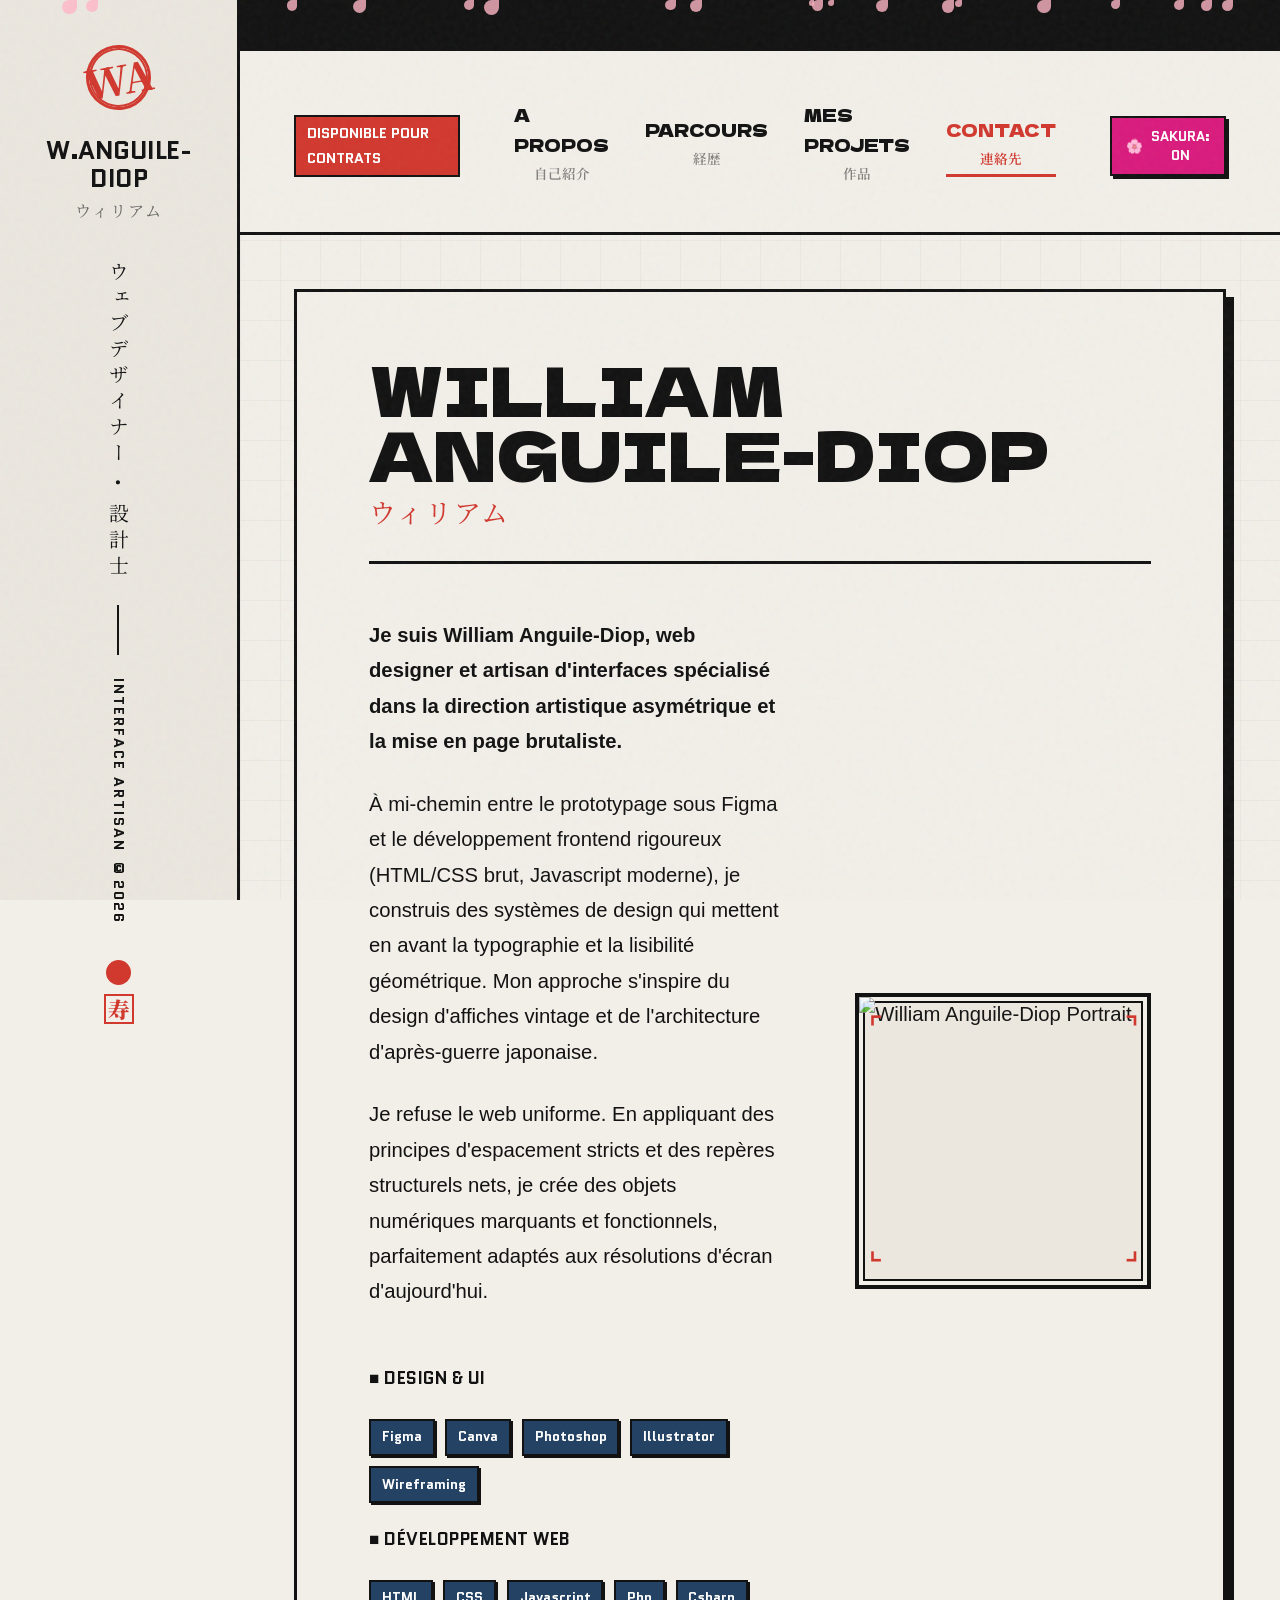
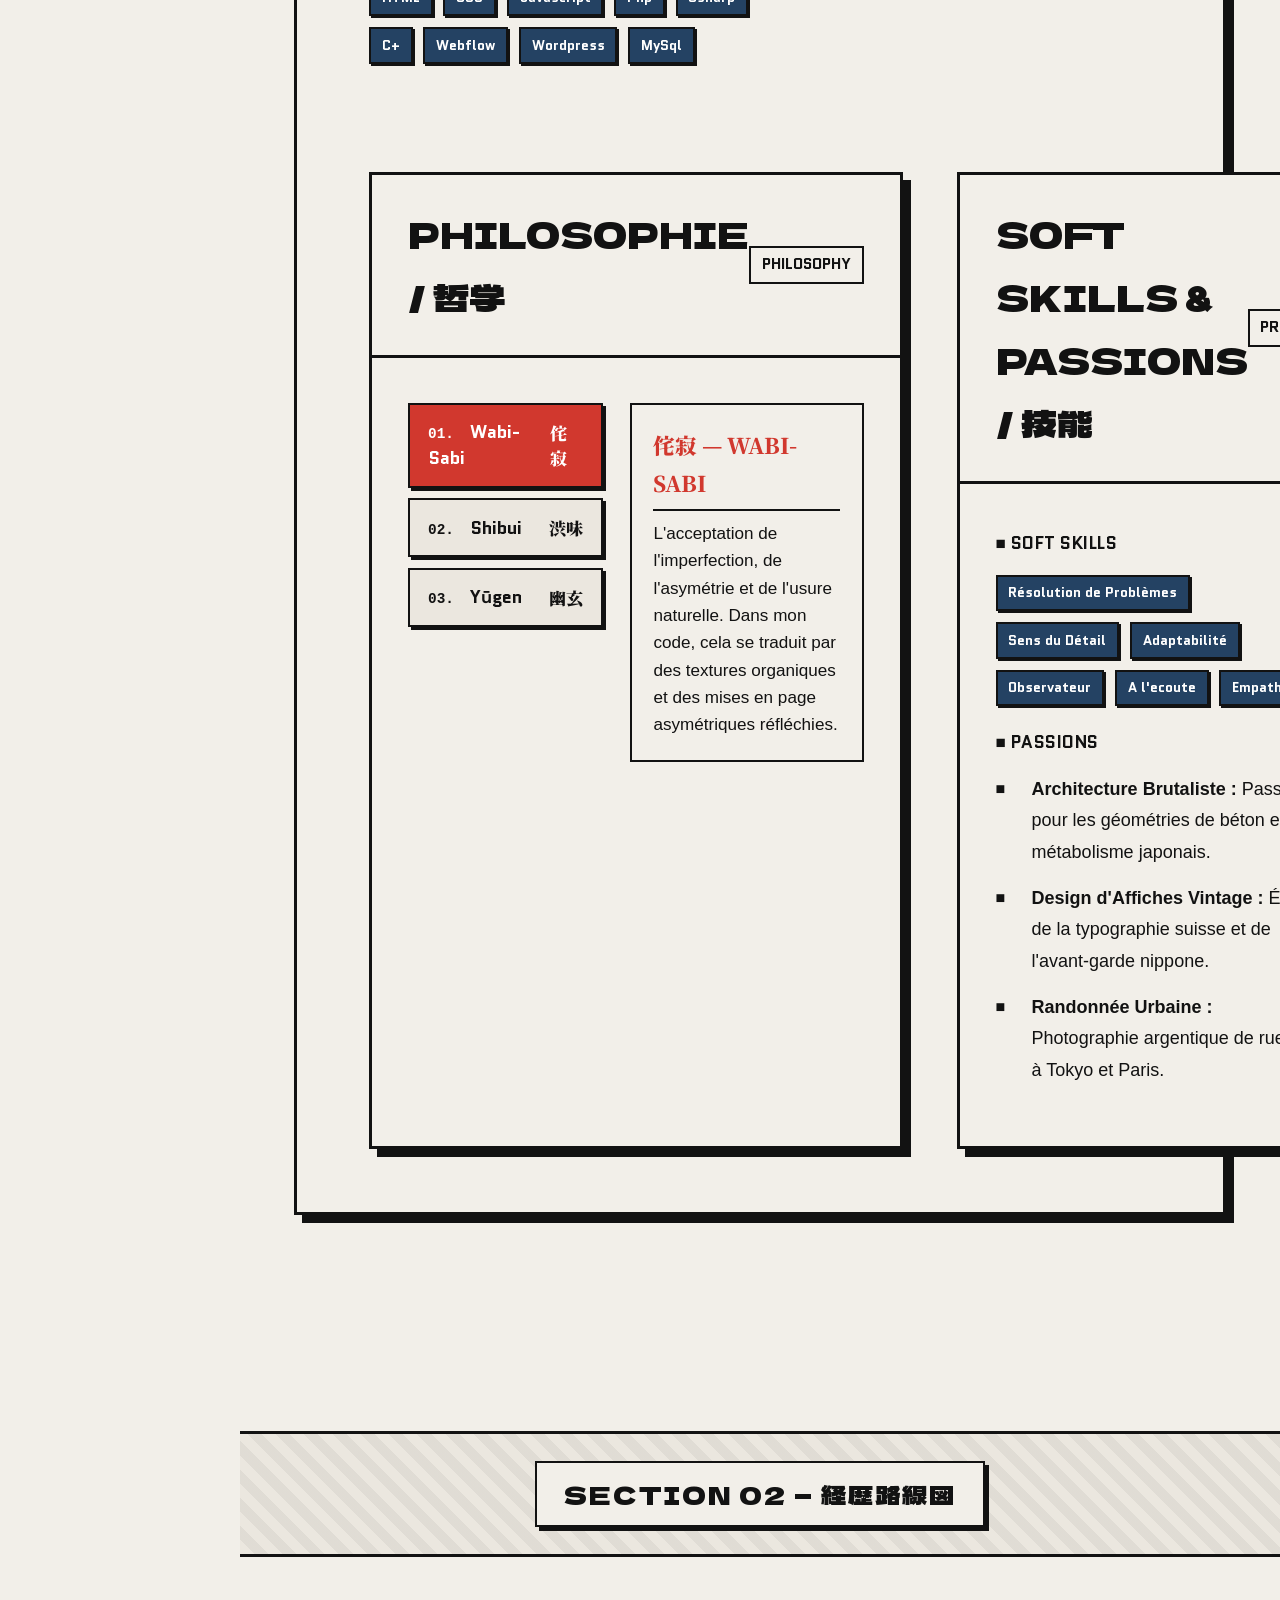
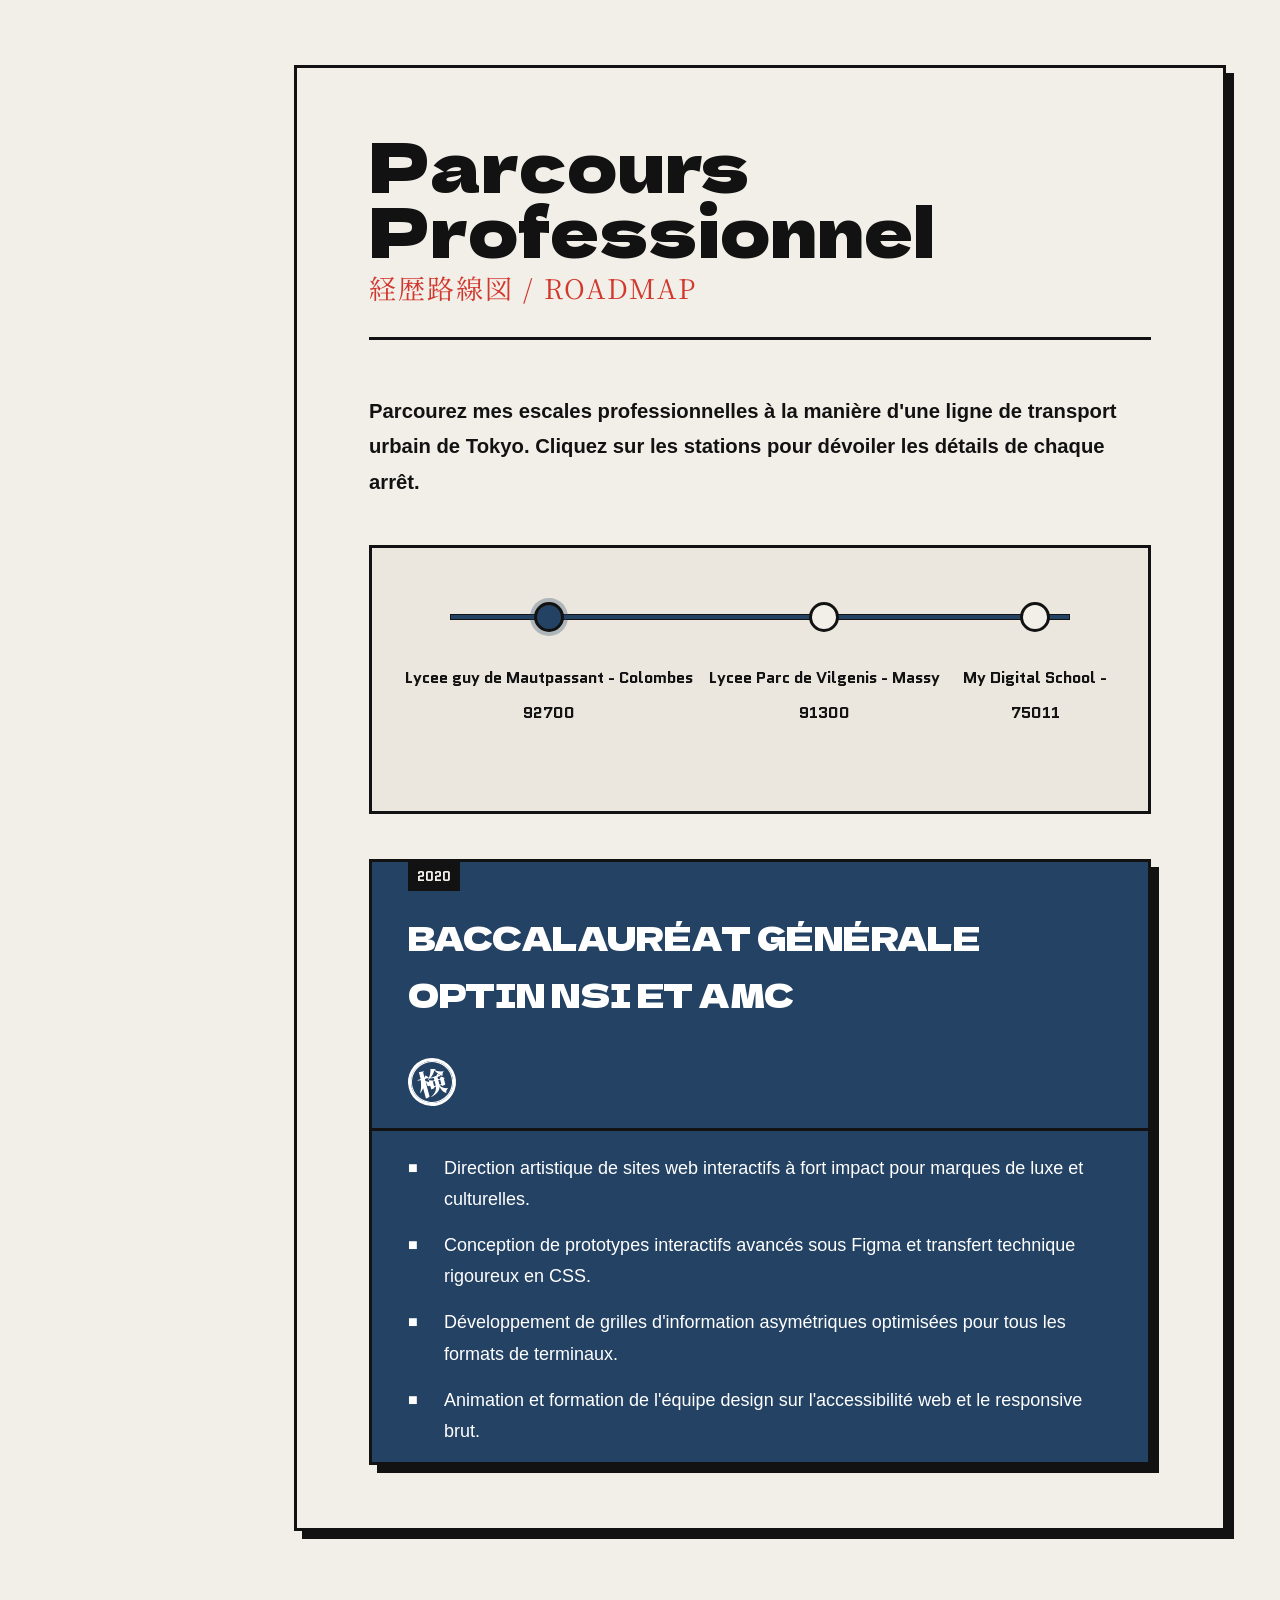
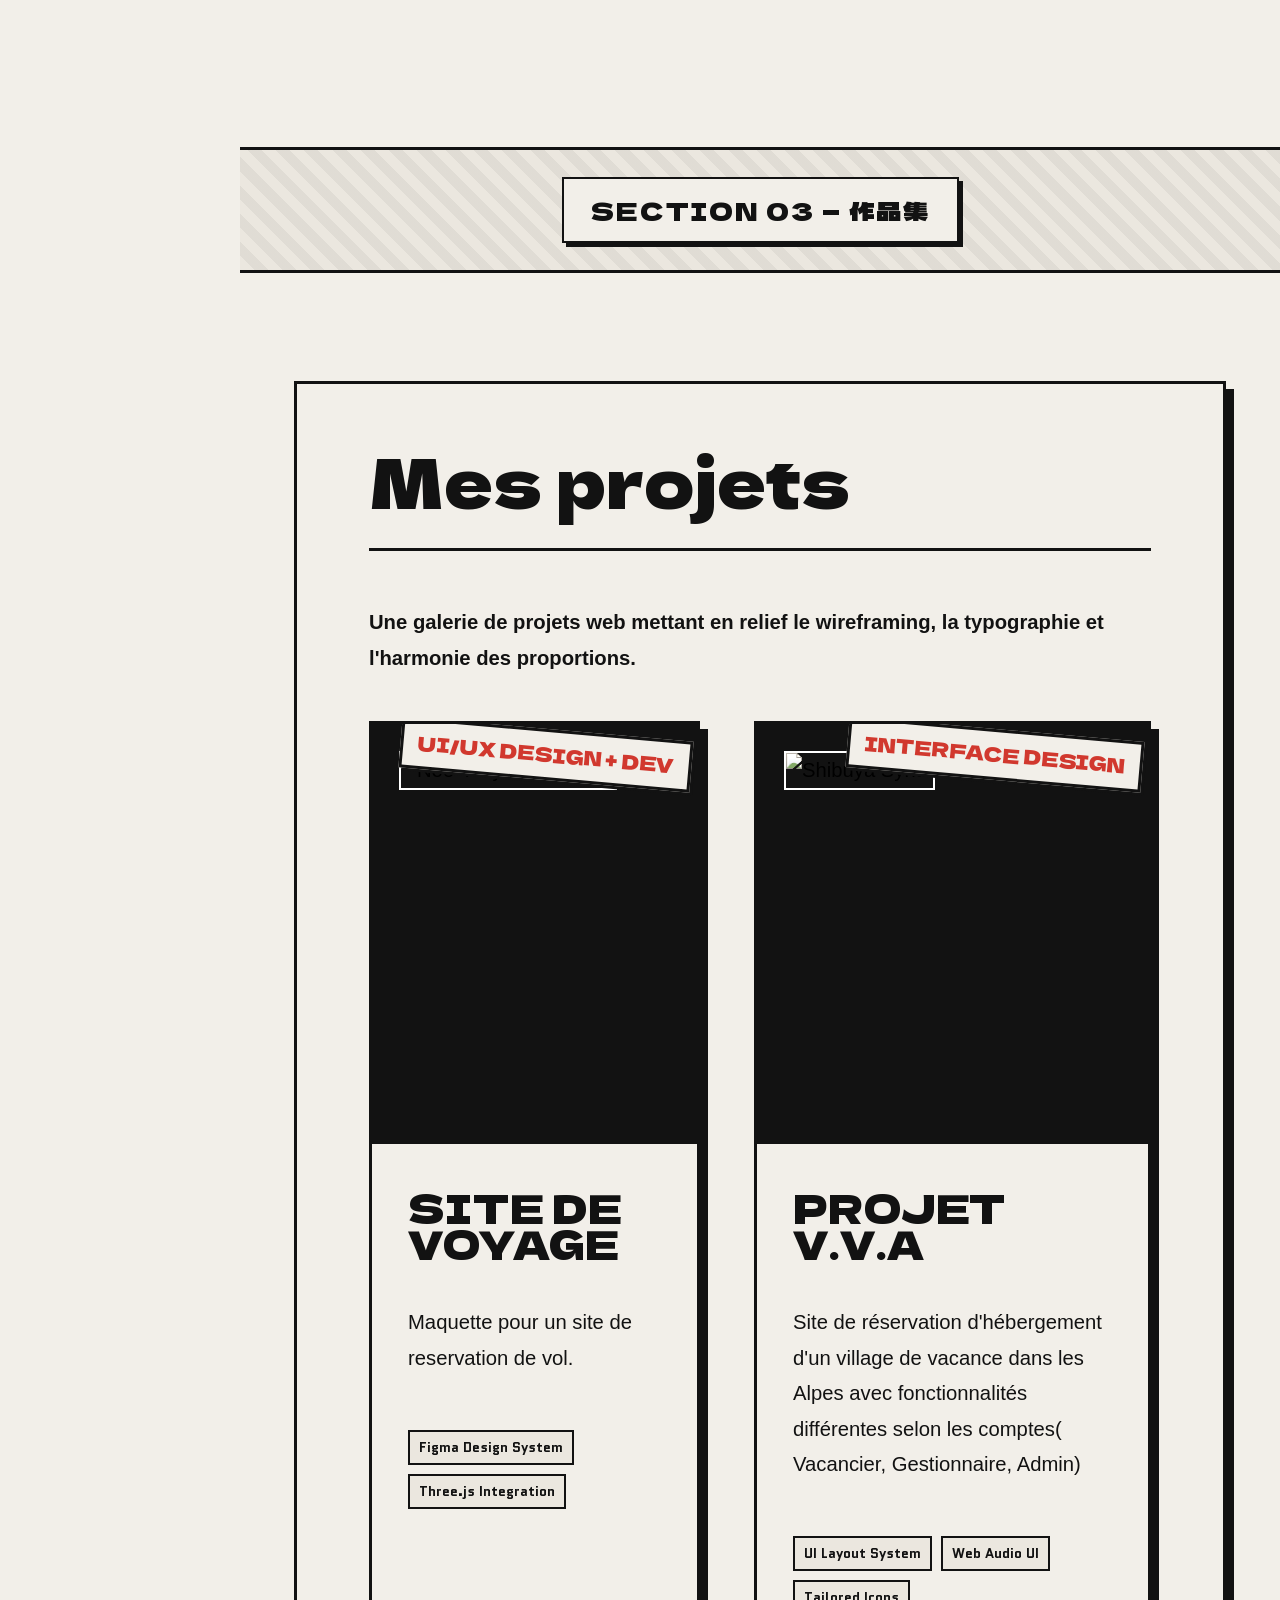
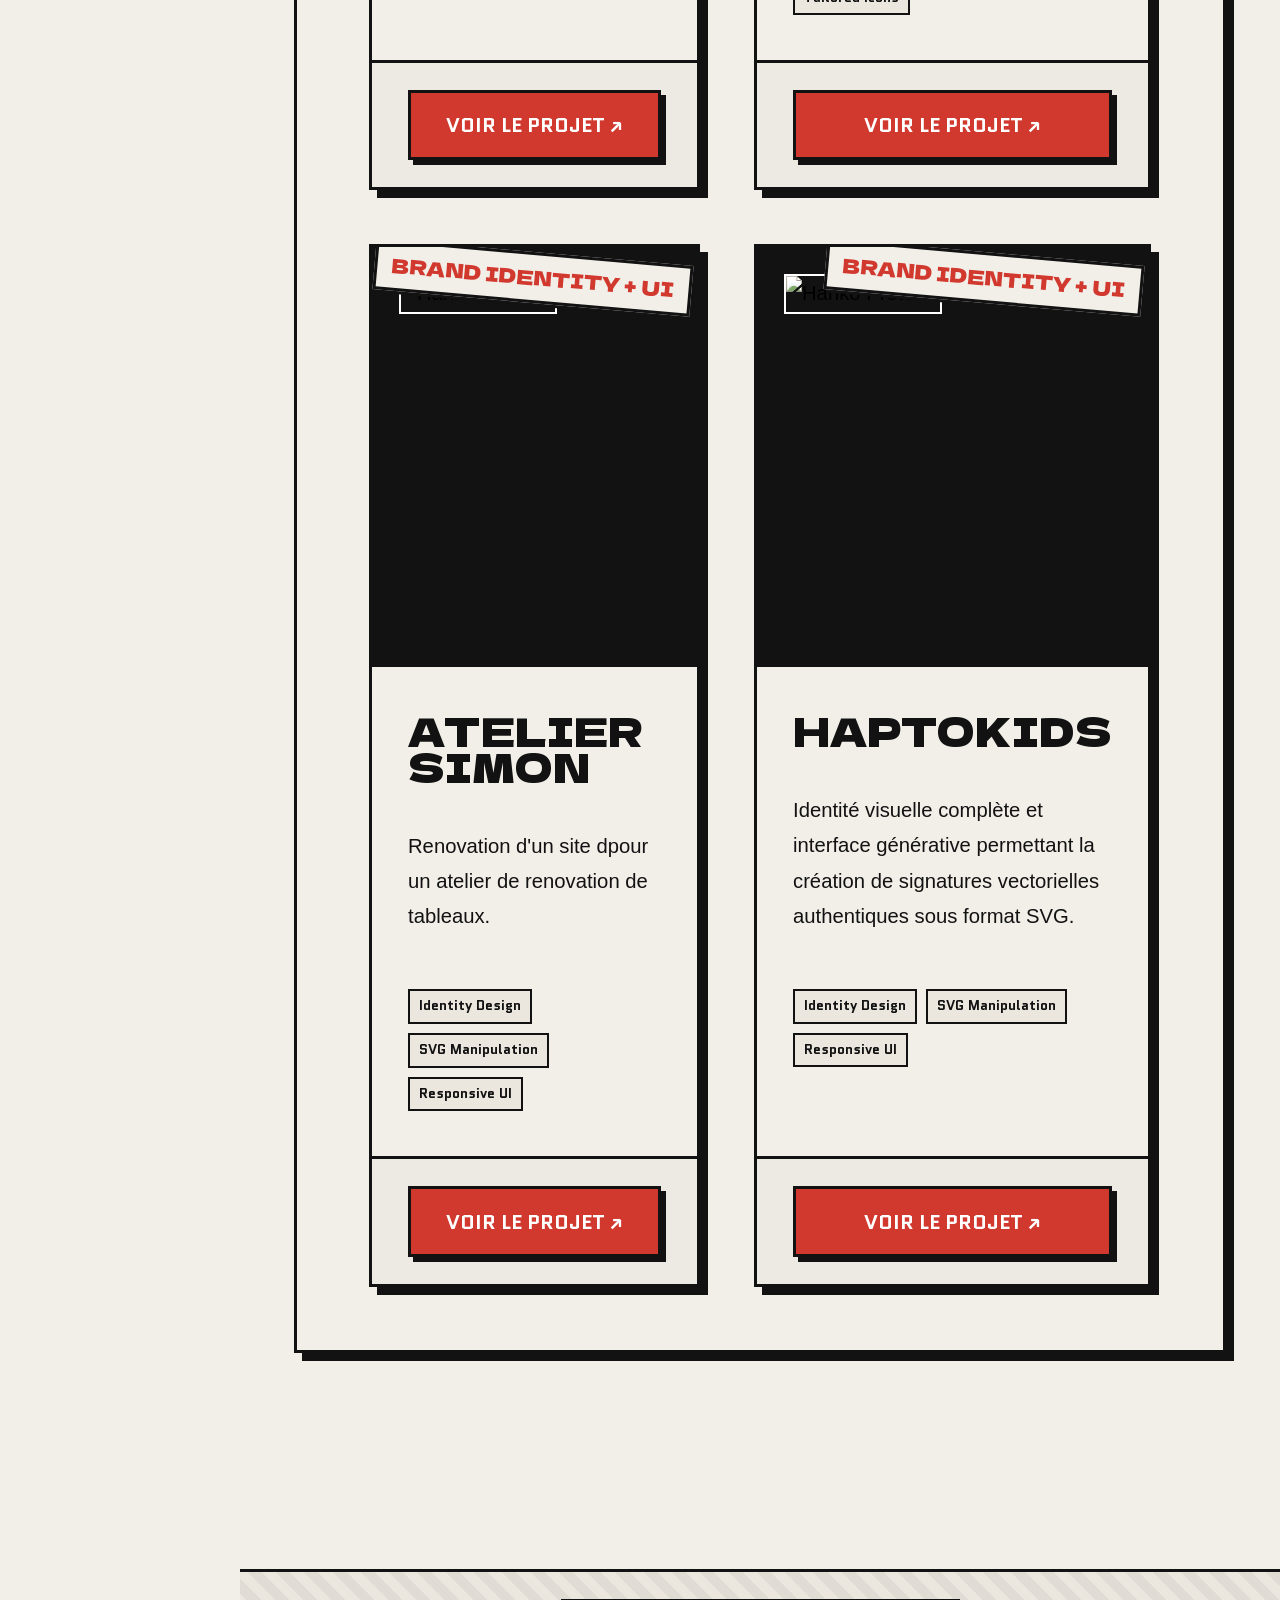
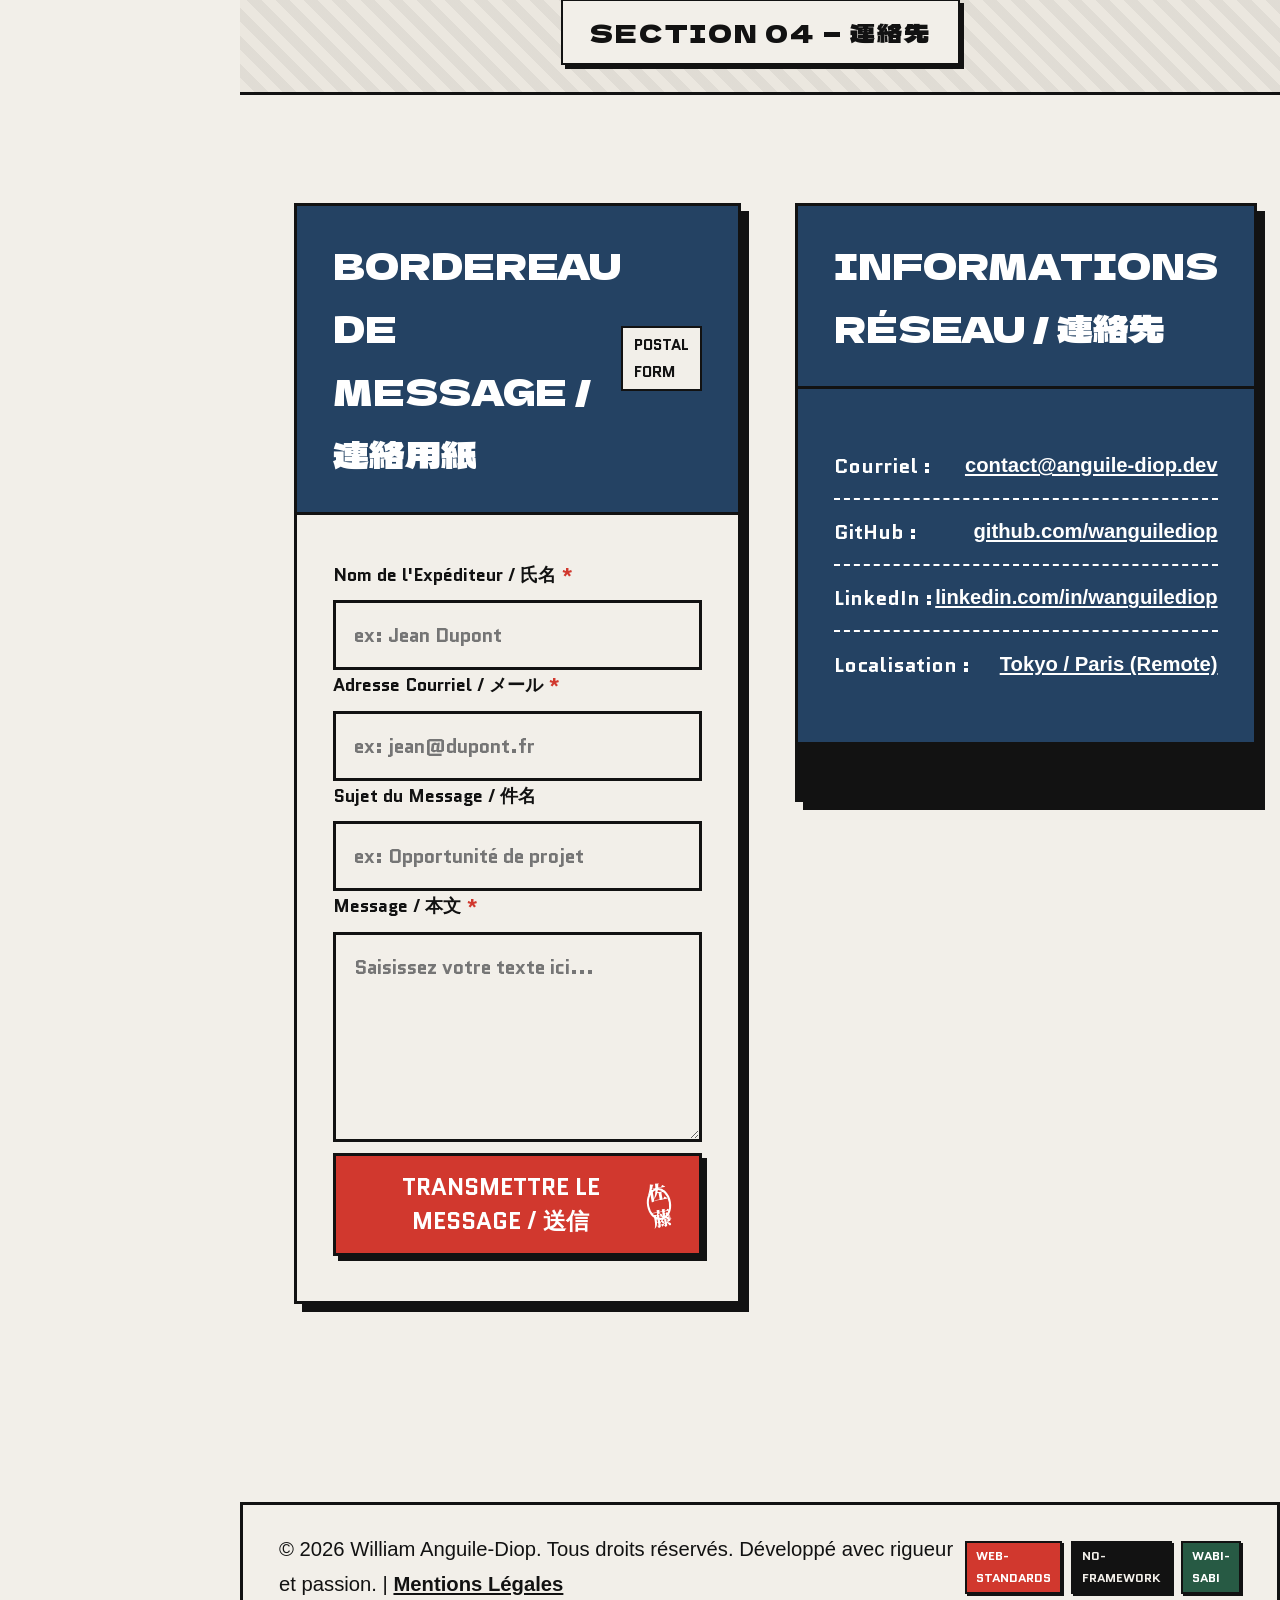
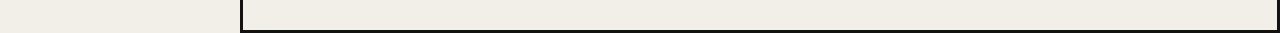
==== commit 4e51c5c6: "Add files via upload" ====
--- a/index.html
+++ b/index.html
@@ -9,7 +9,7 @@
     <link rel="preconnect" href="https://fonts.googleapis.com">
     <link rel="preconnect" href="https://fonts.gstatic.com" crossorigin>
     <link href="https://fonts.googleapis.com/css2?family=Dela+Gothic+One&family=Noto+Serif+JP:wght@600;900&family=Orbitron:wght@700;900&family=Quantico:wght@700&family=Space+Grotesk:wght@500;700&display=swap" rel="stylesheet">
-    <link rel="stylesheet" href="style.css">
+    <link rel="stylesheet" href="style.css?v=19">
 </head>
 <body>
     <!-- Écran de Chargement Brutaliste -->
@@ -20,10 +20,7 @@
                 <div class="logo-subtitle">ウィリアム</div>
             </div>
 
-            <div class="loader-progress-box">
-                <div class="loader-progress-bar"></div>
-            </div>
-            <div class="loader-status">INITIALIZING...</div>
+            
         </div>
     </div>
     <!-- Overlay Grain de Papier Rétro -->
@@ -72,8 +69,8 @@
 
                 <div class="header-main-title">
                     <div class="title-left">
+                       
                         <span class="subtitle-badge">DISPONIBLE POUR CONTRATS</span>
-                        
                     </div>
                     <nav class="classic-nav">
                     <a href="#tab-intro" class="nav-link active">
@@ -136,19 +133,25 @@
                                     <div class="skill-category">
                                         <span class="skill-header">■ DESIGN & UI</span>
                                         <div class="badge-row">
-                                            <span class="retro-badge text-black bg-cream">UI/UX Design</span>
-                                            <span class="retro-badge text-black bg-cream">Typographie</span>
-                                            <span class="retro-badge text-black bg-cream">Figma Mastery</span>
-                                            <span class="retro-badge text-black bg-cream">Wireframing</span>
+                                            <span class="retro-badge text-white bg-blue">Figma</span>
+                                            <span class="retro-badge text-white bg-blue">Canva</span>
+                                            <span class="retro-badge text-white bg-blue">Photoshop</span>
+                                             <span class="retro-badge text-white bg-blue">Illustrator</span>
+                                            <span class="retro-badge text-white bg-blue">Wireframing</span>
                                         </div>
                                     </div>
                                     <div class="skill-category mt-3">
                                         <span class="skill-header">■ DÉVELOPPEMENT WEB</span>
                                         <div class="badge-row">
-                                            <span class="retro-badge text-white bg-dark-badge">HTML / CSS Brut</span>
-                                            <span class="retro-badge text-white bg-dark-badge">Javascript Moderne</span>
-                                            <span class="retro-badge text-white bg-dark-badge">React / Vue</span>
-                                            <span class="retro-badge text-white bg-dark-badge">WebGL / Three.js</span>
+                                            <span class="retro-badge text-white bg-blue">HTML</span>
+                                            <span class="retro-badge text-white bg-blue">CSS</span>
+                                            <span class="retro-badge text-white bg-blue">Javascript</span>
+                                             <span class="retro-badge text-white bg-blue">Php</span>
+                                              <span class="retro-badge text-white bg-blue">Csharp</span>
+                                               <span class="retro-badge text-white bg-blue">C+</span>
+                                                <span class="retro-badge text-white bg-blue">Webflow</span>
+                                                 <span class="retro-badge text-white bg-blue">Wordpress</span>
+                                            <span class="retro-badge text-white bg-blue">MySql</span>
                                         </div>
                                     </div>
                                 </div>
@@ -156,17 +159,82 @@
                             
                             <div class="hero-portrait-container">
                                 <div class="portrait-frame">
-                                    <img src="assets/portrait.png" alt="William Anguile-Diop Portrait" class="portrait-img">
+                                    <img src="assets/profil will.jpg" alt="William Anguile-Diop Portrait" class="portrait-img">
                                     <div class="portrait-markers">
                                         <span class="marker top-left">⌜</span>
                                         <span class="marker top-right">⌝</span>
                                         <span class="marker bottom-left">⌞</span>
                                         <span class="marker bottom-right">⌟</span>
                                     </div>
-                                    <div class="portrait-overlay-text">[PORTRAIT.RAW]</div>
-                                </div>
-                            </div>
-                        </div>
+                                    
+                                </div>
+                            </div>
+                    </div>
+
+                    <!-- Nouvelle Grille Philosophie, Soft Skills & Passions -->
+                    <div class="intro-details-grid">
+                        
+                        <!-- Bloc Philosophie -->
+                        <div class="card brutal-card-white principles-card">
+                            <div class="card-header">
+                                <h2>Philosophie / 哲学</h2>
+                                <span class="card-tag">PHILOSOPHY</span>
+                            </div>
+                            <div class="card-body">
+                                <div class="grid-layout principles-container" style="grid-template-columns: 1fr 1.2fr; gap: 1.5rem;">
+                                    <div class="principles-selector">
+                                        <button class="principle-btn active" data-concept="wabi-sabi">
+                                            <span><span class="p-num">01.</span> Wabi-Sabi</span>
+                                            <span class="p-ja">侘寂</span>
+                                        </button>
+                                        <button class="principle-btn" data-concept="shibui">
+                                            <span><span class="p-num">02.</span> Shibui</span>
+                                            <span class="p-ja">渋味</span>
+                                        </button>
+                                        <button class="principle-btn" data-concept="yugen">
+                                            <span><span class="p-num">03.</span> Yūgen</span>
+                                            <span class="p-ja">幽玄</span>
+                                        </button>
+                                    </div>
+                                    <div class="principle-details-box">
+                                        <h3 id="principle-title-ja">侘寂 — WABI-SABI</h3>
+                                        <p id="principle-description">L'acceptation de l'imperfection, de l'asymétrie et de l'usure naturelle. Dans mon code, cela se traduit par des textures organiques et des mises en page asymétriques réfléchies.</p>
+                                    </div>
+                                </div>
+                            </div>
+                        </div>
+
+                        <!-- Bloc Soft Skills & Passions -->
+                        <div class="card brutal-card-white soft-passions-card">
+                            <div class="card-header bg-cream text-black">
+                                <h2>Soft Skills & Passions / 技能</h2>
+                                <span class="card-tag tag-white">PROFIL</span>
+                            </div>
+                            <div class="card-body">
+                                <div class="skills-block" style="margin-top: 0;">
+                                    <div class="skill-category">
+                                        <span class="skill-header">■ SOFT SKILLS</span>
+                                        <div class="badge-row" style="margin-top: 0.5rem;">
+                                            <span class="retro-badge text-white bg-blue">Résolution de Problèmes</span>
+                                            <span class="retro-badge text-white bg-blue">Sens du Détail</span>
+                                            <span class="retro-badge text-white bg-blue">Adaptabilité</span>
+                                            <span class="retro-badge text-white bg-blue">Observateur</span>
+                                            <span class="retro-badge text-white bg-blue">A l'ecoute</span>
+                                             <span class="retro-badge text-white bg-blue">Empathie</span>
+                                        </div>
+                                    </div>
+                                    <div class="skill-category mt-3">
+                                        <span class="skill-header">■ PASSIONS</span>
+                                        <ul class="brutalist-list" style="margin-top: 0.5rem;">
+                                            <li><strong>Architecture Brutaliste :</strong> Passion pour les géométries de béton et le métabolisme japonais.</li>
+                                            <li><strong>Design d'Affiches Vintage :</strong> Étude de la typographie suisse et de l'avant-garde nippone.</li>
+                                            <li><strong>Randonnée Urbaine :</strong> Photographie argentique de ruelles à Tokyo et Paris.</li>
+                                        </ul>
+                                    </div>
+                                </div>
+                            </div>
+                        </div>
+
                     </div>
                 </section>
 
@@ -176,81 +244,78 @@
 
                 <!-- SECTION 02: PARCOURS -->
                 <section id="tab-experience" class="scroll-section">
-                    <div class="timeline-container">
-                        <div class="timeline-header-card brutal-card-white">
-                            <h2>Plan de Ligne Professionnel / 経歴路線図</h2>
-                            <p>Parcourez mes escales professionnelles à la manière d'une ligne de transport urbain de Tokyo. Cliquez sur les stations pour dévoiler les détails de chaque arrêt.</p>
-                            <div class="timeline-legend">
-                                <span class="legend-dot dot-active"></span> Station Actuelle
-                                <span class="legend-dot dot-past"></span> Station Passée
-                            </div>
-                        </div>
-
-                        <!-- Ligne de métro interactive -->
-                        <div class="metro-line-wrapper">
-                            <div class="metro-track">
-                                <div class="metro-progress"></div>
-                            </div>
+                    <div class="hero-card brutal-card-white card">
+                        
+                        <div class="hero-header">
+                            <h2 class="hero-title">
+                                Parcours Professionnel
+                                <span class="hero-title-ja">経歴路線図 / ROADMAP</span>
+                            </h2>
+                        </div>
+                        
+                        <div class="hero-text-content" style="gap: 2.5rem; display: flex; flex-direction: column;">
+                            <p class="lead-text">
+                                Parcourez mes escales professionnelles à la manière d'une ligne de transport urbain de Tokyo. Cliquez sur les stations pour dévoiler les détails de chaque arrêt.
+                            </p>
                             
-                            <!-- Station 1 (Actuelle) -->
-                            <div class="metro-station active" data-exp="exp-current">
-                                <div class="station-node"></div>
-                                <div class="station-label">
-                                    <span class="station-code">TY-01</span>
-                                    <span class="station-name">Shibuya Creative</span>
-                                </div>
-                            </div>
-
-                            <!-- Station 2 -->
-                            <div class="metro-station" data-exp="exp-2">
-                                <div class="station-node"></div>
-                                <div class="station-label">
-                                    <span class="station-code">TY-02</span>
-                                    <span class="station-name">Neo-Tokyo Lab</span>
-                                </div>
-                            </div>
-
-                            <!-- Station 3 -->
-                            <div class="metro-station" data-exp="exp-3">
-                                <div class="station-node"></div>
-                                <div class="station-label">
-                                    <span class="station-code">TY-03</span>
-                                    <span class="station-name">Osaka Foundry</span>
-                                </div>
-                            </div>
-
-                            <!-- Station 4 -->
-                            <div class="metro-station" data-exp="exp-4">
-                                <div class="station-node"></div>
-                                <div class="station-label">
-                                    <span class="station-code">TY-04</span>
-                                    <span class="station-name">Digital Dojo</span>
-                                </div>
-                            </div>
-                        </div>
-
-                        <!-- Zone de Détails de la Station Sélectionnée -->
-                        <div id="experience-details-box" class="card brutal-card-red active-exp">
-                            <div class="exp-card-header">
-                                <div class="exp-meta">
-                                    <span class="exp-date-badge">2024 - PRÉSENT</span>
-                                    <span class="exp-title-h3">Designer UI & Creative Dev Lead</span>
-                                    <span class="exp-company-ja">渋谷クリエイティブ / Shibuya Creative Studio</span>
-                                </div>
-                                <div class="exp-hanko-seal" id="hanko-seal-container">
-                                    <div class="hanko-seal-verified">検</div>
-                                </div>
-                            </div>
-                            <div class="exp-card-body">
-                                <ul class="brutalist-list">
-                                    <li>Direction artistique de sites web interactifs à fort impact pour marques de luxe et culturelles.</li>
-                                    <li>Conception de prototypes interactifs avancés sous Figma et transfert technique rigoureux en CSS.</li>
-                                    <li>Développement de grilles d'information asymétriques optimisées pour tous les formats de terminaux.</li>
-                                    <li>Animation et formation de l'équipe design sur l'accessibilité web et le responsive brut.</li>
-                                </ul>
-                            </div>
-                        </div>
-
+                          
+
+                            <!-- Ligne de métro interactive -->
+                            <div class="metro-line-wrapper">
+                                <div class="metro-track">
+                                    <div class="metro-progress"></div>
+                                </div>
+                                
+                                <!-- Station 1 (Actuelle) -->
+                                <div class="metro-station active" data-exp="exp-current">
+                                    <div class="station-node"></div>
+                                    <div class="station-label">
+                                      
+                                        <span class="station-name">Lycee guy de Mautpassant - Colombes 92700</span>
+                                    </div>
+                                </div>
+
+                                <!-- Station 2 -->
+                                <div class="metro-station" data-exp="exp-2">
+                                    <div class="station-node"></div>
+                                    <div class="station-label">
+                                        <span class="station-name">Lycee Parc de Vilgenis - Massy 91300</span>
+                                    </div>
+                                </div>
+
+                                <!-- Station 3 -->
+                                <div class="metro-station" data-exp="exp-3">
+                                    <div class="station-node"></div>
+                                    <div class="station-label">
+                                
+                                        <span class="station-name">My Digital School - 75011 </span>
+                                    </div>
+                                </div>
+                            </div>
+
+                            <!-- Zone de Détails de la Station Sélectionnée -->
+                            <div id="experience-details-box" class="card brutal-card-blue active-exp">
+                                <div class="exp-card-header">
+                                    <div class="exp-meta">
+                                        <span class="exp-date-badge">2020</span>
+                                        <span class="exp-title-h3">Baccalauréat Générale optin NSI et AMC</span>
+                                        <span class="exp-company-ja"></span>
+                                    </div>
+                                    <div class="exp-hanko-seal" id="hanko-seal-container">
+                                        <div class="hanko-seal-verified">検</div>
+                                    </div>
+                                </div>
+                                <div class="exp-card-body">
+                                    <ul class="brutalist-list">
+                                        <li>Direction artistique de sites web interactifs à fort impact pour marques de luxe et culturelles.</li>
+                                        <li>Conception de prototypes interactifs avancés sous Figma et transfert technique rigoureux en CSS.</li>
+                                        <li>Développement de grilles d'information asymétriques optimisées pour tous les formats de terminaux.</li>
+                                        <li>Animation et formation de l'équipe design sur l'accessibilité web et le responsive brut.</li>
+                                    </ul>
+                                </div>
+                            </div>
+
+                        </div>
                     </div>
                 </section>
 
@@ -260,82 +325,113 @@
 
                 <!-- SECTION 03: PROJETS -->
                 <section id="tab-projects" class="scroll-section">
-                    <div class="projects-intro brutal-card-white">
-                        <h2>Œuvres & Maquettes d'Interfaces / 作品集</h2>
-                        <p>Une galerie de projets web mettant en relief le wireframing, la typographie et l'harmonie des proportions.</p>
-                    </div>
-
-                    <div class="grid-layout projects-grid">
-                        
-                        <!-- Projet 1 -->
-                        <div class="card project-card brutal-card-white">
-                            <div class="project-img-wrapper">
-                                <img src="assets/project_tokyo_chronicles.png" alt="Neo-Tokyo Chronicles" class="project-img">
-                                <div class="project-status-sticker">UI/UX DESIGN + DEV</div>
-                            </div>
-                            <div class="card-body">
-                                <div class="project-price-tag">LIVRABLE: PROTOTYPE FIGMA + WebGL</div>
-                                <h3 class="project-title">Neo-Tokyo Chronicles / ネオ東京</h3>
-                                <p class="project-desc">Conception de l'architecture de l'information et d'une interface immersive en 3D explorant la géographie urbaine et poétique de Tokyo.</p>
-                                <div class="project-tags">
-                                    <span class="tag-item">Figma Design System</span>
-                                    <span class="tag-item">Three.js Integration</span>
-                                    <span class="tag-item">GLSL Grid Layout</span>
-                                </div>
-                            </div>
-                            <div class="card-footer-project">
-                                <a href="#" class="retro-btn btn-full btn-red btn-project-link">
-                                    VOIR LE DESIGN SYSTEM ↗
-                                </a>
-                            </div>
-                        </div>
-
-                        <!-- Projet 2 -->
-                        <div class="card project-card brutal-card-white">
-                            <div class="project-img-wrapper">
-                                <img src="assets/project_shibuya_synth.png" alt="Shibuya Synth" class="project-img">
-                                <div class="project-status-sticker">INTERFACE DESIGN</div>
-                            </div>
-                            <div class="card-body">
-                                <div class="project-price-tag">LIVRABLE: MAQUETTE COMPOSANTS</div>
-                                <h3 class="project-title">Shibuya Synthesis / 渋谷音響</h3>
-                                <p class="project-desc">Conception visuelle d'un panneau de contrôle modulaire de synthèse audio minimaliste, avec une attention forte portée aux états d'interaction.</p>
-                                <div class="project-tags">
-                                    <span class="tag-item">UI Layout System</span>
-                                    <span class="tag-item">Web Audio UI</span>
-                                    <span class="tag-item">Tailored Icons</span>
-                                </div>
-                            </div>
-                            <div class="card-footer-project">
-                                <a href="#" class="retro-btn btn-full btn-green btn-project-link">
-                                    VOIR LES WIREFRAMES ↗
-                                </a>
-                            </div>
-                        </div>
-
-                        <!-- Projet 3 -->
-                        <div class="card project-card brutal-card-white">
-                            <div class="project-img-wrapper">
-                                <img src="assets/project_hanko_protocol.png" alt="Hanko Protocol" class="project-img">
-                                <div class="project-status-sticker">BRAND IDENTITY + UI</div>
-                            </div>
-                            <div class="card-body">
-                                <div class="project-price-tag">LIVRABLE: CHARTE GRAPHIQUE + SVG</div>
-                                <h3 class="project-title">Hanko Protocol / 判子署名</h3>
-                                <p class="project-desc">Identité visuelle complète et interface générative permettant la création de signatures vectorielles authentiques sous format SVG.</p>
-                                <div class="project-tags">
-                                    <span class="tag-item">Identity Design</span>
-                                    <span class="tag-item">SVG Manipulation</span>
-                                    <span class="tag-item">Responsive UI</span>
-                                </div>
-                            </div>
-                            <div class="card-footer-project">
-                                <a href="#" class="retro-btn btn-full btn-black btn-project-link">
-                                    VOIR L'ÉTUDE DE CAS ↗
-                                </a>
-                            </div>
-                        </div>
-
+                    <div class="hero-card brutal-card-white card">
+                        
+                        <div class="hero-header">
+                            <h2 class="hero-title">
+                                Mes projets
+                                
+                            </h2>
+                        </div>
+                        
+                        <div class="hero-text-content" style="gap: 2.5rem; display: flex; flex-direction: column;">
+                            <p class="lead-text">
+                                Une galerie de projets web mettant en relief le wireframing, la typographie et l'harmonie des proportions.
+                            </p>
+                            
+                            <div class="grid-layout projects-grid" style="max-width: 100%;">
+                                
+                                <!-- Projet 1 -->
+                                <div class="card project-card brutal-card-white">
+                                    <div class="project-img-wrapper">
+                                        <img src="assets/projet vol.png" alt="Neo-Tokyo Chronicles" class="project-img">
+                                        <div class="project-status-sticker">UI/UX DESIGN + DEV</div>
+                                    </div>
+                                    <div class="card-body">
+                                       
+                                        <h3 class="project-title">Site de voyage</h3>
+                                        <p class="project-desc">Maquette pour un site de reservation de vol.</p>
+                                        <div class="project-tags">
+                                            <span class="tag-item">Figma Design System</span>
+                                            <span class="tag-item">Three.js Integration</span>
+                                        </div>
+                                    </div>
+                                    <div class="card-footer-project">
+                                        <a href="project-tokyo.html" class="retro-btn btn-full btn-red btn-project-link">
+                                            VOIR LE PROJET ↗
+                                        </a>
+                                    </div>
+                                </div>
+
+                                <!-- Projet 2 -->
+                                <div class="card project-card brutal-card-white">
+                                    <div class="project-img-wrapper">
+                                        <img src="assets/projet vva.png" alt="Shibuya Synth" class="project-img">
+                                        <div class="project-status-sticker">INTERFACE DESIGN</div>
+                                    </div>
+                                    <div class="card-body">
+                                        <h3 class="project-title">projet V.V.A </h3>
+                                        <p class="project-desc">Site de réservation d'hébergement d'un village de vacance dans les Alpes avec fonctionnalités différentes selon les comptes( Vacancier, Gestionnaire, Admin)</p>
+                                        <div class="project-tags">
+                                            <span class="tag-item">UI Layout System</span>
+                                            <span class="tag-item">Web Audio UI</span>
+                                            <span class="tag-item">Tailored Icons</span>
+                                        </div>
+                                    </div>
+                                    <div class="card-footer-project">
+                                        <a href="#" class="retro-btn btn-full btn-red btn-project-link">
+                                            VOIR LE PROJET ↗
+                                        </a>
+                                    </div>
+                                </div>
+
+                                <!-- Projet 3 -->
+                                <div class="card project-card brutal-card-white">
+                                    <div class="project-img-wrapper">
+                                        <img src="assets/atelier simon.png" alt="Hanko Protocol" class="project-img">
+                                        <div class="project-status-sticker">BRAND IDENTITY + UI</div>
+                                    </div>
+                                    <div class="card-body">
+                                        <h3 class="project-title">Atelier Simon</h3>
+                                        <p class="project-desc">Renovation d'un site dpour un atelier de renovation de tableaux.</p>
+                                        <div class="project-tags">
+                                            <span class="tag-item">Identity Design</span>
+                                            <span class="tag-item">SVG Manipulation</span>
+                                            <span class="tag-item">Responsive UI</span>
+                                        </div>
+                                    </div>
+                                    <div class="card-footer-project">
+                                        <a href="#" class="retro-btn btn-full btn-red btn-project-link">
+                                            VOIR LE PROJET ↗
+                                        </a>
+                                    </div>
+                                </div>
+
+                                <!-- Projet 4 -->
+                                <div class="card project-card brutal-card-white">
+                                    <div class="project-img-wrapper">
+                                        <img src="assets/hapto.png" alt="Hanko Protocol" class="project-img">
+                                        <div class="project-status-sticker">BRAND IDENTITY + UI</div>
+                                    </div>
+                                    <div class="card-body">
+                                        <h3 class="project-title">HAPTOKIDS </h3>
+                                        <p class="project-desc">Identité visuelle complète et interface générative permettant la création de signatures vectorielles authentiques sous format SVG.</p>
+                                        <div class="project-tags">
+                                            <span class="tag-item">Identity Design</span>
+                                            <span class="tag-item">SVG Manipulation</span>
+                                            <span class="tag-item">Responsive UI</span>
+                                        </div>
+                                    </div>
+                                    <div class="card-footer-project">
+                                        <a href="#" class="retro-btn btn-full btn-red btn-project-link">
+                                            VOIR LE PROJET ↗
+                                        </a>
+                                    </div>
+                                </div>
+
+                            </div>
+                        </div>
+                        
                     </div>
                 </section>
 
@@ -349,7 +445,7 @@
                         
                         <!-- Formulaire Style Bordereau Postal -->
                         <div class="card brutal-card-white contact-form-card">
-                            <div class="card-header bg-red text-white">
+                            <div class="card-header bg-blue text-white">
                                 <h2>Bordereau de Message / 連絡用紙</h2>
                                 <span class="card-tag tag-white">POSTAL FORM</span>
                             </div>
@@ -392,7 +488,7 @@
                         <!-- Fiche officielle de transmission qui apparaît après envoi -->
                         <div class="contact-info-panel">
                             <!-- Ticket d'information standard -->
-                            <div class="card brutal-card-red info-post-card">
+                            <div class="card brutal-card-blue info-post-card">
                                 <div class="card-header">
                                     <h3>Informations Réseau / 連絡先</h3>
                                 </div>
@@ -408,7 +504,7 @@
                                         </li>
                                         <li>
                                             <span class="net-lbl">LinkedIn :</span>
-                                            <a href="https://linkedin.com/in/wanguilediop" target="_blank" class="net-val">linkedin.com/in/wanguilediop</a>
+                                            <a href="https://www.linkedin.com/in/williamanguilediop/" target="_blank" class="net-val">linkedin.com/in/wanguilediop</a>
                                         </li>
                                         <li>
                                             <span class="net-lbl">Localisation :</span>
--- a/style.css
+++ b/style.css
@@ -659,13 +659,20 @@
     line-height: 1.5;
 }
 
-.card-footer {
+.card-footer, .card-footer-project {
     border-top: var(--border-width) solid var(--border-color);
     padding: 1.5rem 2rem;
     background-color: rgba(18, 18, 18, 0.02);
 }
 
-/* Thèmes de cartes */
+.project-card .card-body {
+    flex-grow: 1;
+}
+
+.card-footer-project {
+    margin-top: auto;
+}
+
 .brutal-card-red {
     background-color: var(--accent-color);
     color: var(--text-white);
@@ -675,6 +682,28 @@
     background-color: var(--text-dark);
     color: var(--text-white);
     border-color: var(--text-dark);
+}
+
+.brutal-card-blue {
+    background-color: #244263;
+    color: var(--text-white);
+}
+.brutal-card-blue .card-header { border-bottom-color: var(--text-dark); }
+.brutal-card-blue .card-tag {
+    background-color: var(--text-dark);
+    color: var(--text-white);
+    border-color: var(--text-dark);
+}
+
+.brutal-card-black {
+    background-color: var(--text-dark);
+    color: var(--bg-cream);
+}
+.brutal-card-black .card-header {
+    border-bottom-color: var(--bg-cream);
+}
+.brutal-card-black .skill-header {
+    color: var(--bg-cream);
 }
 
 .brutal-card-forest {
@@ -728,9 +757,9 @@
 
 .hero-grid {
     display: grid;
-    grid-template-columns: 1fr 1fr;
+    grid-template-columns: 1.4fr 1fr;
     gap: 4rem;
-    align-items: stretch;
+    align-items: center;
 }
 
 .hero-text-content {
@@ -752,6 +781,7 @@
 
 .portrait-frame {
     width: 100%;
+    max-width: 900px;
     aspect-ratio: 1; /* Ratio carré parfait du wireframe */
     border: 4px solid var(--text-dark);
     position: relative;
@@ -798,6 +828,13 @@
     letter-spacing: 1px;
 }
 
+.intro-details-grid {
+    display: grid;
+    grid-template-columns: 1.2fr 1fr;
+    gap: 3rem;
+    margin-top: 3rem;
+}
+
 /* ==========================================================================
    BOUTONS, BADGES ET CITATIONS
    ========================================================================== */
@@ -815,6 +852,9 @@
 .text-black { color: var(--text-dark); }
 .bg-dark-badge { background-color: var(--text-dark); border-color: var(--text-dark); }
 .text-white { color: var(--text-white); }
+.bg-red { background-color: var(--accent-red); }
+.bg-blue { background-color: #244263; }
+.bg-black { background-color: var(--text-dark); }
 
 .skills-block { display: flex; flex-direction: column; gap: 1.2rem; margin-top: 1.5rem; }
 .skill-category { display: flex; flex-direction: column; gap: 0.4rem; }
@@ -851,6 +891,10 @@
 .btn-red { background-color: var(--accent-color); color: var(--text-white); }
 .btn-green { background-color: var(--accent-green); color: var(--text-white); }
 .btn-black { background-color: var(--text-dark); color: var(--text-white); }
+.btn-blue { background-color: #244263; color: var(--text-white); }
+.btn-submit-form {
+    font-size: 1.3rem;
+}
 
 /* ==========================================================================
    WIDGETS ET SECTIONS (Principes, Parcours, Projets, Contact)
@@ -891,6 +935,10 @@
     font-family: var(--font-japanese); font-size: 1.2rem; font-weight: 900;
     color: var(--accent-color); border-bottom: 2px solid var(--text-dark); padding-bottom: 0.4rem;
 }
+#principle-description {
+    font-size: 0.95rem;
+    line-height: 1.6;
+}
 
 .grid-inner-2col { display: grid; grid-template-columns: 2fr 1fr; gap: 3.5rem; padding: 2.5rem 2rem; align-items: center; }
 
@@ -905,18 +953,78 @@
 .timeline-container { display: flex; flex-direction: column; gap: 2.5rem; }
 .timeline-header-card h2 { font-family: var(--font-title-massive); font-size: 2.2rem; font-weight: 400; margin-bottom: 0.5rem; text-transform: uppercase; }
 .metro-line-wrapper {
-    background-color: var(--bg-paper-dark); border: var(--border-width) solid var(--border-color);
-    padding: 2.5rem 1.5rem; display: flex; justify-content: space-around; align-items: center; position: relative;
-}
-.metro-track { position: absolute; height: 6px; background-color: var(--accent-green); left: 10%; right: 10%; top: 50%; transform: translateY(-50%); border: 1px solid var(--text-dark); }
-.metro-progress { width: 100%; height: 100%; background-color: var(--accent-color); transition: width 0.5s ease; }
-.metro-station { display: flex; flex-direction: column; align-items: center; z-index: 2; cursor: pointer; }
-.station-node { width: 24px; height: 24px; border-radius: 50%; background-color: var(--bg-cream); border: 3px solid var(--text-dark); }
-.metro-station.active .station-node { background-color: var(--accent-color); box-shadow: 0 0 0 4px rgba(209, 56, 46, 0.3); }
-.station-code { background-color: var(--text-dark); color: var(--bg-cream); font-size: 0.7rem; font-weight: 900; padding: 0.1rem 0.4rem; border: 1px solid var(--text-dark); margin-bottom: 0.2rem; }
-.station-name { font-weight: 700; font-size: 0.9rem; font-family: var(--font-heading); text-align: center; margin-top: 0.5rem; }
-
-.exp-card-header { display: flex; justify-content: space-between; align-items: flex-start; border-bottom: 3px solid var(--text-dark); padding-bottom: 1.2rem; margin-bottom: 1.2rem; }
+    background-color: var(--bg-paper-dark);
+    border: var(--border-width) solid var(--border-color);
+    padding: 3rem 1.5rem 4.5rem 1.5rem;
+    display: flex;
+    justify-content: space-around;
+    align-items: flex-start;
+    position: relative;
+}
+.metro-track {
+    position: absolute;
+    height: 6px;
+    background-color: var(--accent-red);
+    left: 10%;
+    right: 10%;
+    top: calc(3rem + 15px);
+    transform: translateY(-50%);
+    border: 1px solid var(--text-dark);
+}
+.metro-progress {
+    width: 100%;
+    height: 100%;
+    background-color: #244263;
+    transition: width 0.5s ease;
+}
+.metro-station {
+    display: flex;
+    flex-direction: column;
+    align-items: center;
+    z-index: 2;
+    cursor: pointer;
+}
+.station-node {
+    width: 30px;
+    height: 30px;
+    border-radius: 50%;
+    background-color: var(--bg-cream);
+    border: 3px solid var(--text-dark);
+}
+.metro-station.active .station-node {
+    background-color: #244263;
+    box-shadow: 0 0 0 4px rgba(36, 66, 99, 0.3);
+}
+.station-code {
+    background-color: var(--text-dark);
+    color: var(--bg-cream);
+    font-size: 0.7rem;
+    font-weight: 900;
+    padding: 0.1rem 0.4rem;
+    border: 1px solid var(--text-dark);
+    margin-bottom: 0.2rem;
+}
+.station-label {
+    margin-top: 1.5rem;
+    text-align: center;
+}
+.station-name {
+    font-weight: 700;
+    font-size: 0.9rem;
+    font-family: var(--font-heading);
+    text-align: center;
+    margin-top: 0;
+}
+
+.exp-card-header { display: flex; flex-direction: column; align-items: flex-start; gap: 1rem; border-bottom: 3px solid var(--text-dark); padding: 0 2rem 1.2rem 2rem; margin-bottom: 1.2rem; }
+.exp-card-body { padding: 0 2rem; }
+.exp-meta {
+    display: flex;
+    flex-direction: row;
+    align-items: center;
+    flex-wrap: wrap;
+    gap: 1rem;
+}
 .exp-date-badge { background-color: var(--text-dark); color: var(--bg-cream); font-family: var(--font-heading); font-weight: 900; font-size: 0.75rem; padding: 0.15rem 0.5rem; }
 .exp-title-h3 { font-family: var(--font-title-massive); font-weight: 400; font-size: 1.8rem; text-transform: uppercase; }
 .exp-company-ja { font-family: var(--font-japanese); font-size: 0.9rem; opacity: 0.8; }
@@ -924,13 +1032,13 @@
 .brutalist-list { list-style: none; }
 .brutalist-list li { position: relative; padding-left: 2rem; margin-bottom: 0.8rem; font-size: 1rem; }
 .brutalist-list li::before { content: "■"; position: absolute; left: 0; top: 0; font-size: 0.9rem; }
-.brutal-card-red .brutalist-list li::before { color: var(--text-white); }
+.brutal-card-red .brutalist-list li::before, .brutal-card-blue .brutalist-list li::before { color: var(--text-white); }
 
 .projects-intro h2 { font-family: var(--font-title-massive); font-size: 3rem; font-weight: 400; line-height: 1; margin-bottom: 1rem; }
-.projects-grid { grid-template-columns: repeat(3, 1fr); gap: 3rem; }
+.projects-grid { grid-template-columns: repeat(2, 1fr); gap: 3rem; max-width: 1800px; }
 .project-img-wrapper { 
     position: relative; 
-    height: 240px; 
+    height: 420px; 
     border-bottom: var(--border-width) solid var(--border-color); 
     background-color: var(--text-dark); /* Like the poster's dark background */
     padding: 1.5rem;
@@ -1172,16 +1280,232 @@
 /* ==========================================================================
    RESPONSIVE DESIGN
    ========================================================================== */
+
+/* Styles pour le logo mobile (masqué sur bureau par défaut) */
+.mobile-logo-area {
+    display: none;
+    align-items: center;
+    gap: 0.6rem;
+    margin-bottom: 0.4rem;
+}
+.mobile-logo-stamp {
+    font-family: var(--font-japanese);
+    font-weight: 900;
+    font-size: 1.3rem;
+    color: var(--accent-red);
+    border: 2px solid var(--accent-red);
+    width: 32px;
+    height: 32px;
+    display: flex;
+    align-items: center;
+    justify-content: center;
+    border-radius: 50%;
+    line-height: 1;
+    background-color: transparent;
+    box-shadow: inset 0 0 0 1px var(--accent-red);
+}
+.mobile-logo-title {
+    font-family: var(--font-heading);
+    font-weight: 900;
+    font-size: 1.2rem;
+    letter-spacing: -0.5px;
+    color: var(--text-dark);
+}
+
+/* Laptops et écrans moyens */
+@media (max-width: 1366px) {
+    .classic-nav {
+        gap: 2rem;
+    }
+    .hero-title {
+        font-size: 3.8rem;
+    }
+}
+
+/* Tablettes / Laptops étroits (Sans barres latérales) */
+@media (max-width: 1200px) {
+    .projects-grid {
+        grid-template-columns: repeat(2, 1fr);
+        gap: 2rem;
+    }
+}
+
 @media (max-width: 1024px) {
-    .app-container { grid-template-columns: 1fr; }
-    .sidebar-left, .sidebar-right { display: none; }
-    .intro-grid, .about-grid, .projects-grid, .contact-grid { grid-template-columns: 1fr; }
-    .col-span-2, .col-span-3 { grid-column: span 1; }
-    .brutalist-nav { flex-wrap: wrap; }
-    .nav-tab { flex: 1 1 50%; border-bottom: var(--border-width) solid var(--border-color); }
-    .nav-tab:nth-child(even) { border-right: none; }
-    .grid-inner-2col { grid-template-columns: 1fr; }
-    .content-body { padding: 1.5rem; }
-    .section-divider { margin: 2rem -1.5rem 3rem -1.5rem; padding: 1rem 1.5rem; }
-    .main-footer { flex-direction: column; gap: 1rem; text-align: center; }
-}
+    .app-container { 
+        grid-template-columns: 1fr; 
+    }
+    .sidebar-left, .sidebar-right { 
+        display: none; 
+    }
+    .hero-grid, .intro-grid, .about-grid, .projects-grid, .contact-grid, .intro-details-grid, .principles-container { 
+        grid-template-columns: 1fr !important; 
+        gap: 2rem;
+    }
+    .col-span-2, .col-span-3 { 
+        grid-column: span 1; 
+    }
+    .grid-inner-2col { 
+        grid-template-columns: 1fr; 
+    }
+    .content-body { 
+        padding: 1.5rem; 
+    }
+    .section-divider { 
+        margin: 2rem -1.5rem 3rem -1.5rem; 
+        padding: 1rem 1.5rem; 
+    }
+    .main-footer { 
+        flex-direction: column; 
+        gap: 1rem; 
+        text-align: center; 
+    }
+    .mobile-logo-area {
+        display: flex;
+    }
+    .classic-nav {
+        gap: 1.5rem;
+    }
+    .hero-card {
+        padding: 2.5rem 2rem;
+    }
+}
+
+/* Smartphones / Écrans étroits */
+@media (max-width: 768px) {
+    /* Header et Navigation mobile */
+    .main-header {
+        position: static;
+    }
+    html {
+        scroll-padding-top: 20px;
+    }
+    .header-main-title {
+        flex-direction: column;
+        align-items: stretch;
+        padding: 1.5rem 1.5rem 1rem 1.5rem;
+        gap: 1.2rem;
+    }
+    .classic-nav {
+        display: grid;
+        grid-template-columns: repeat(2, 1fr);
+        gap: 0.5rem;
+        width: 100%;
+        padding: 0;
+    }
+    .nav-link {
+        border: 2px solid var(--border-color);
+        background-color: var(--bg-cream);
+        text-align: center;
+        width: 100%;
+        padding: 0.5rem;
+        box-shadow: 2px 2px 0px 0px var(--text-dark);
+        display: flex;
+        flex-direction: column;
+        align-items: center;
+        justify-content: center;
+        gap: 0.1rem;
+    }
+    .nav-link::after {
+        display: none;
+    }
+    .nav-link.active {
+        background-color: var(--accent-color);
+        color: var(--text-white);
+        border-color: var(--text-dark);
+        box-shadow: none;
+        transform: translate(2px, 2px);
+    }
+    .nav-link.active .nav-ja {
+        color: rgba(255, 255, 255, 0.8);
+    }
+    
+    /* Hero section */
+    .hero-card {
+        padding: 1.5rem;
+        gap: 1.5rem;
+    }
+    .hero-header {
+        padding-bottom: 1rem;
+    }
+    .hero-title {
+        font-size: 2.2rem;
+    }
+    .lead-text {
+        font-size: 1.15rem;
+    }
+    
+    /* Metro line vertical layout */
+    .metro-line-wrapper {
+        flex-direction: column;
+        align-items: flex-start;
+        gap: 2rem;
+        padding: 2.5rem 1.5rem 2.5rem 2.5rem;
+    }
+    .metro-track {
+        width: 6px;
+        height: 75%;
+        left: calc(2.5rem + 15px); /* 2.5rem padding + 15px (half of 30px station-node) */
+        top: 3.5rem;
+        bottom: 3.5rem;
+        right: auto;
+        transform: none;
+    }
+    .metro-station {
+        flex-direction: row;
+        gap: 1.2rem;
+        width: 100%;
+        text-align: left;
+    }
+    .station-label {
+        display: flex;
+        flex-direction: row;
+        align-items: center;
+        gap: 0.6rem;
+        margin-top: 0;
+        text-align: left;
+    }
+    .station-name {
+        margin-top: 0;
+        font-size: 0.85rem;
+    }
+    .station-code {
+        margin-bottom: 0;
+    }
+    #experience-details-box {
+        padding: 1.5rem 1rem;
+    }
+    .exp-title-h3 {
+        font-size: 1.4rem;
+    }
+    .exp-card-header {
+        flex-direction: column;
+        gap: 1rem;
+        align-items: flex-start;
+        padding-left: 0;
+        padding-right: 0;
+    }
+    .exp-card-body {
+        padding-left: 0;
+        padding-right: 0;
+    }
+    
+    /* Grille de projets et formulaires */
+    .project-img-wrapper {
+        height: 320px;
+    }
+    .project-card .card-body {
+        padding: 1.5rem 1rem;
+    }
+    .project-title {
+        font-size: 1.8rem;
+    }
+    .contact-grid {
+        gap: 2rem;
+    }
+    .contact-form-card .card-body {
+        padding: 1.5rem 1rem;
+    }
+    .retro-receipt {
+        padding: 1.2rem 1rem;
+    }
+}
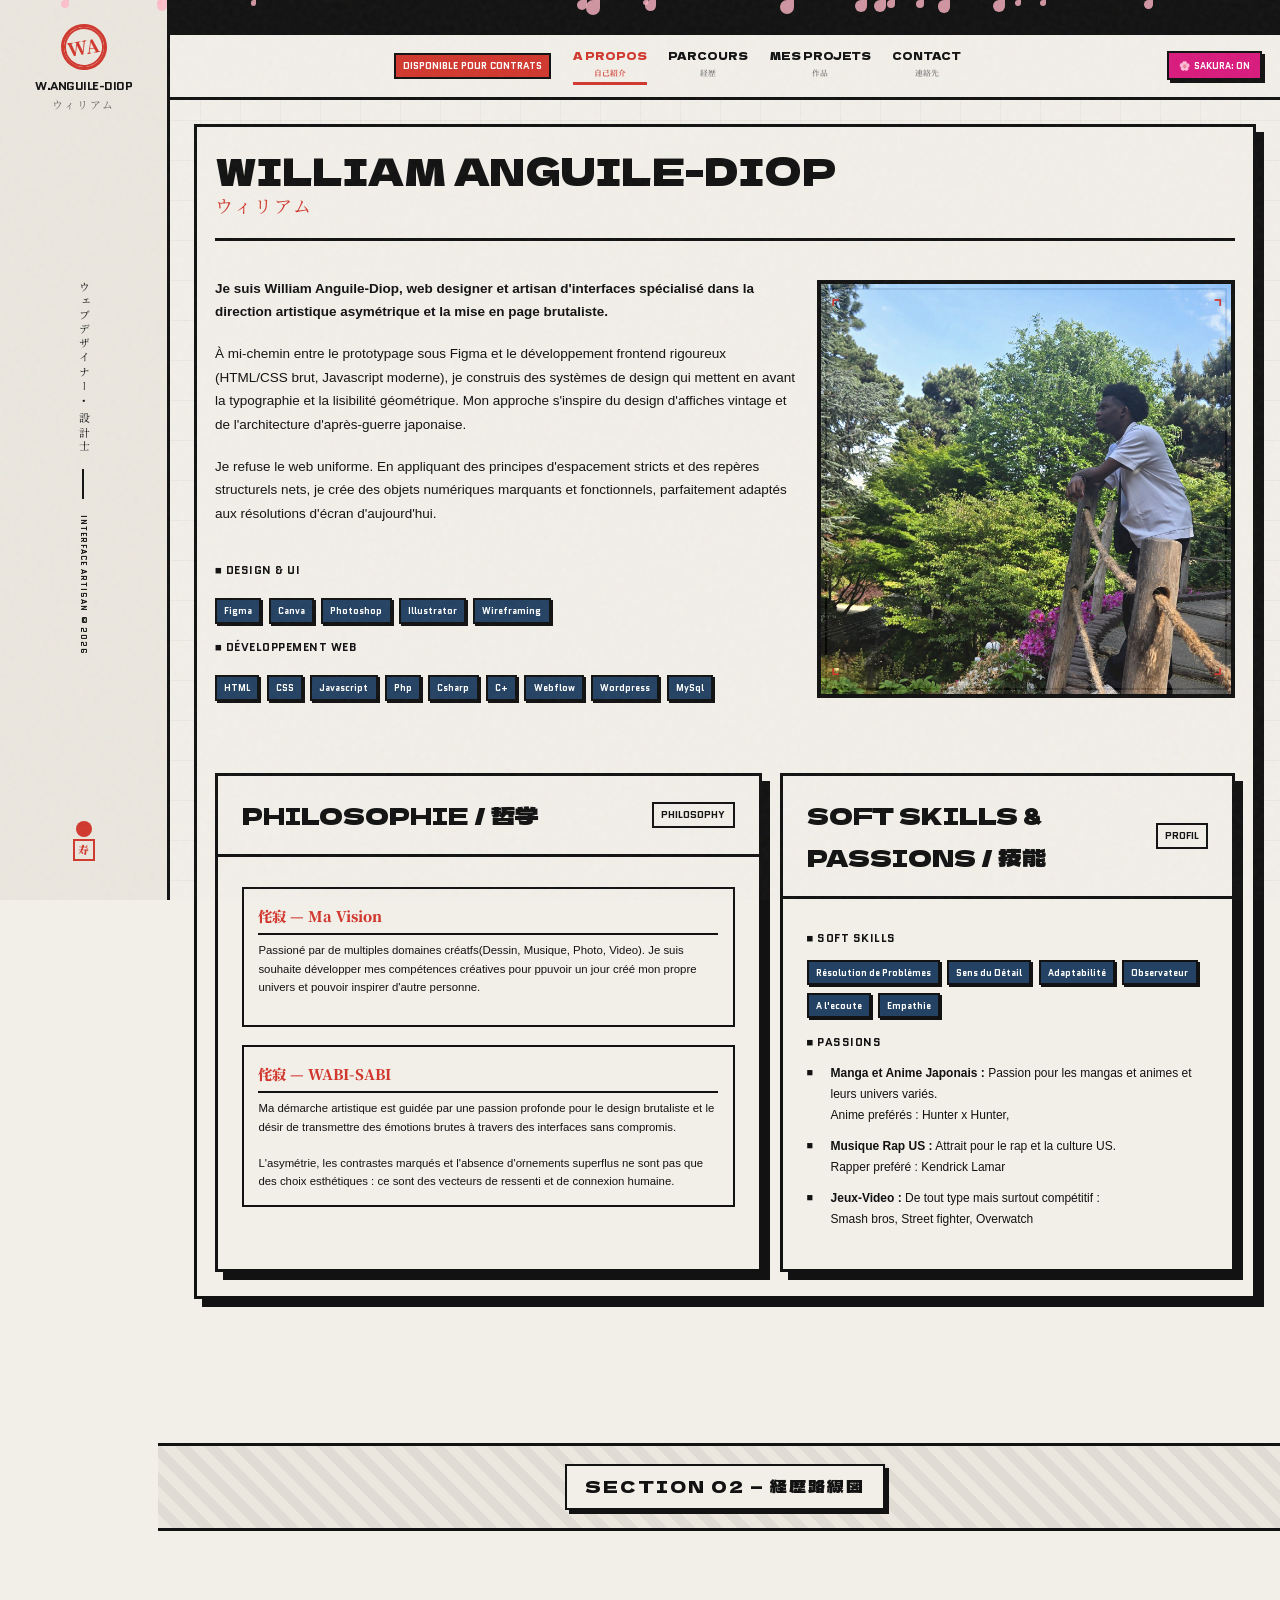
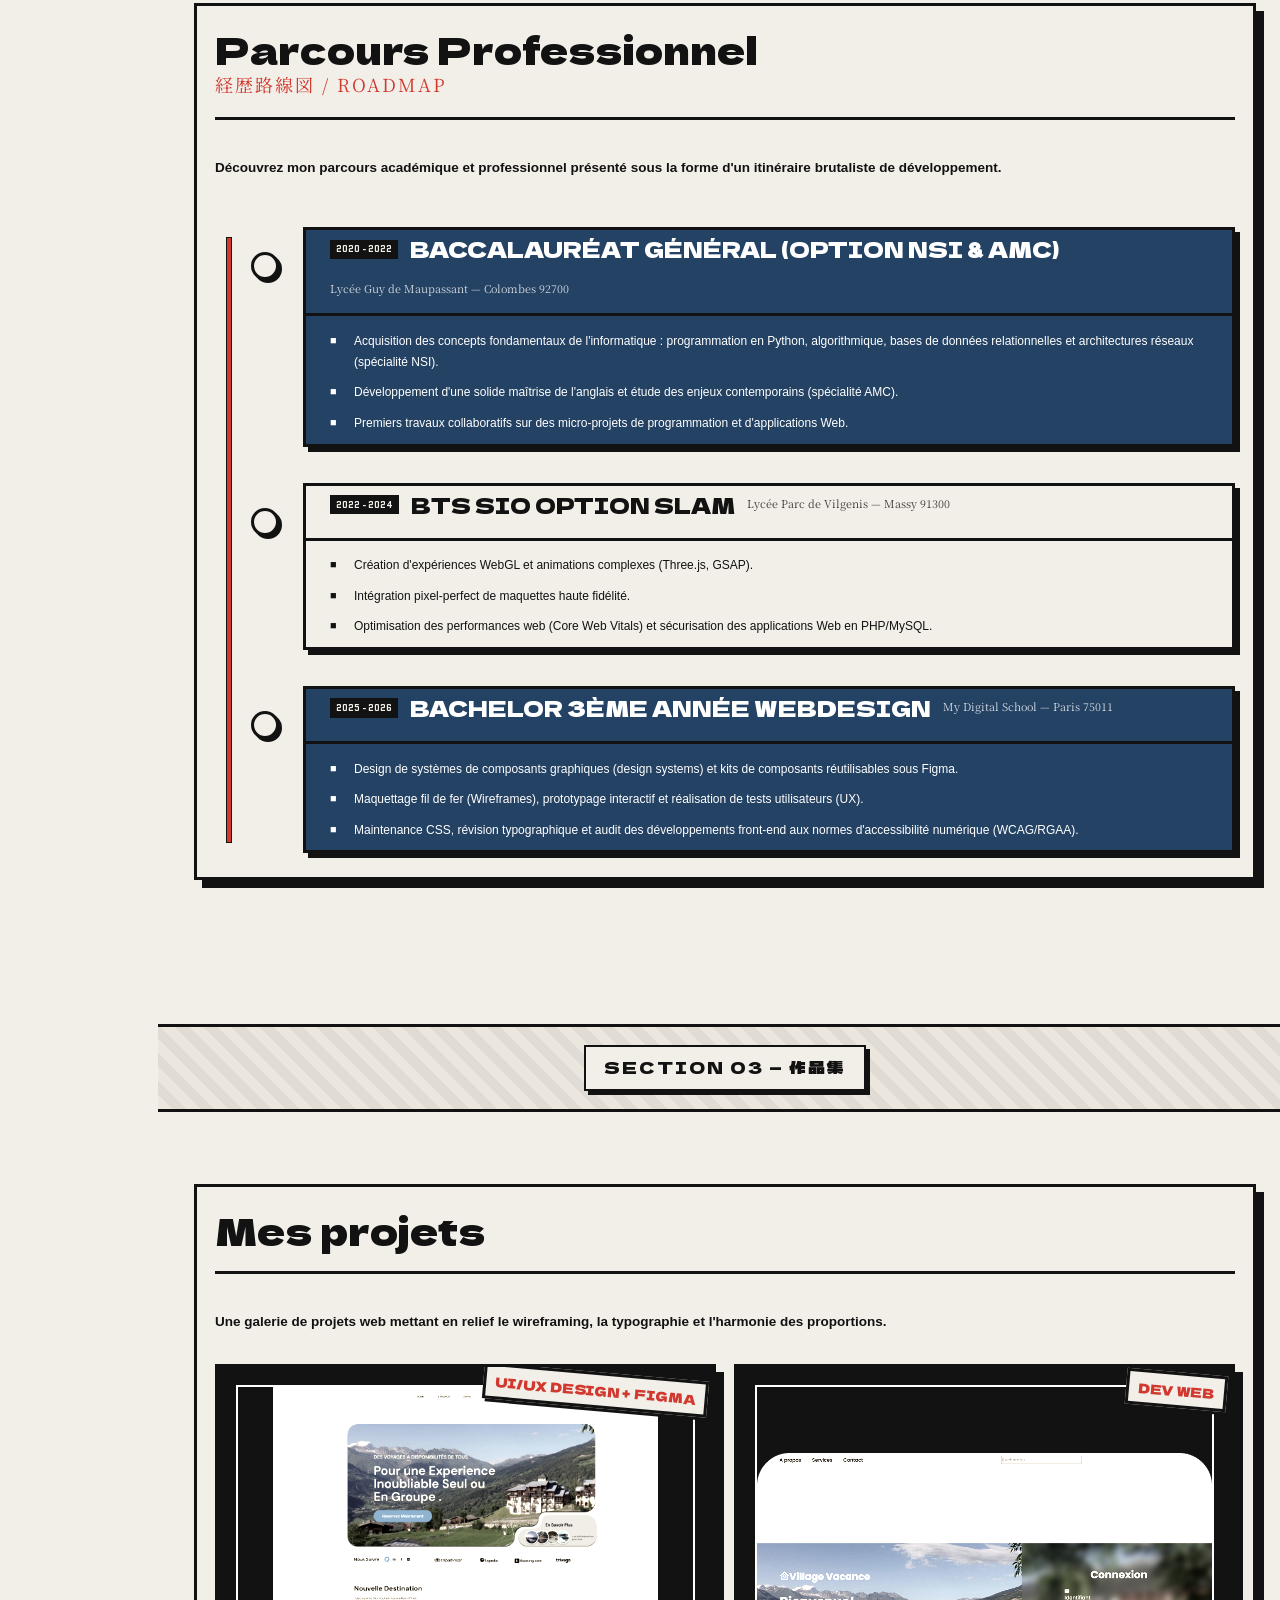
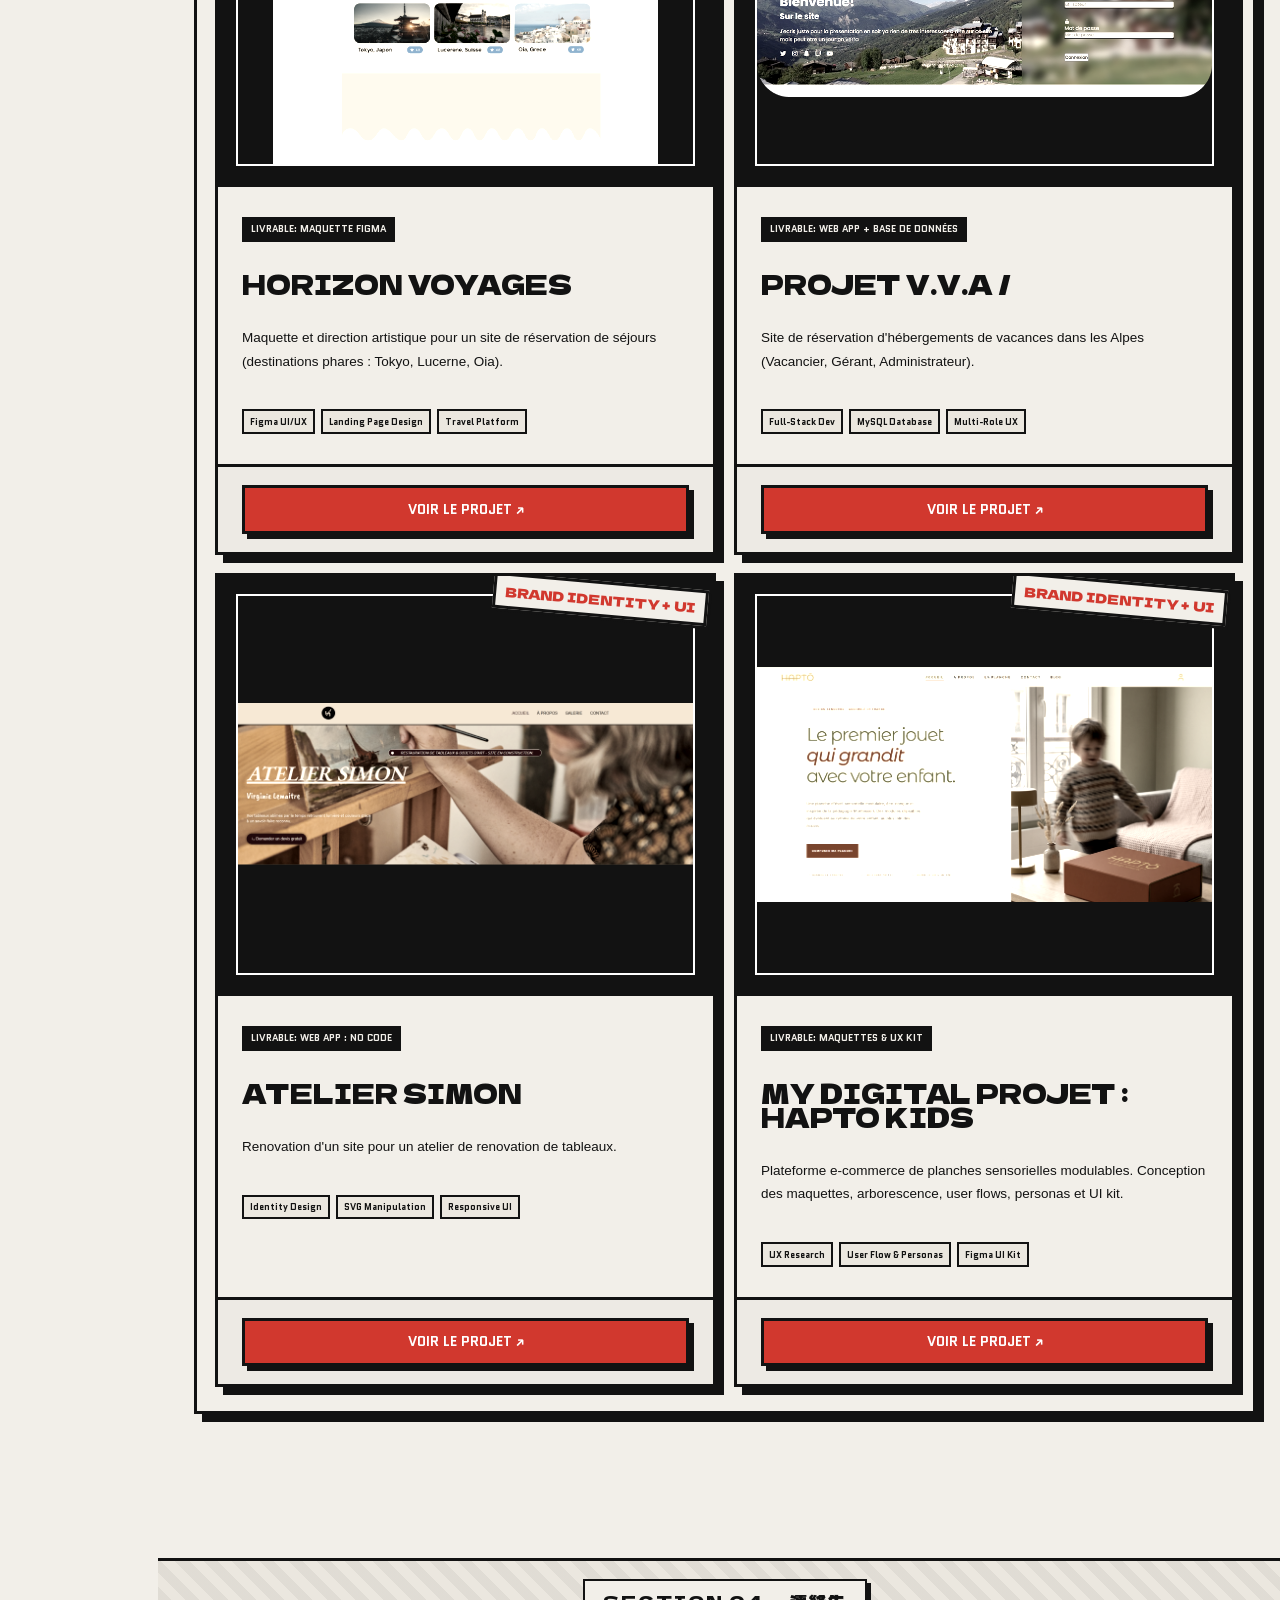
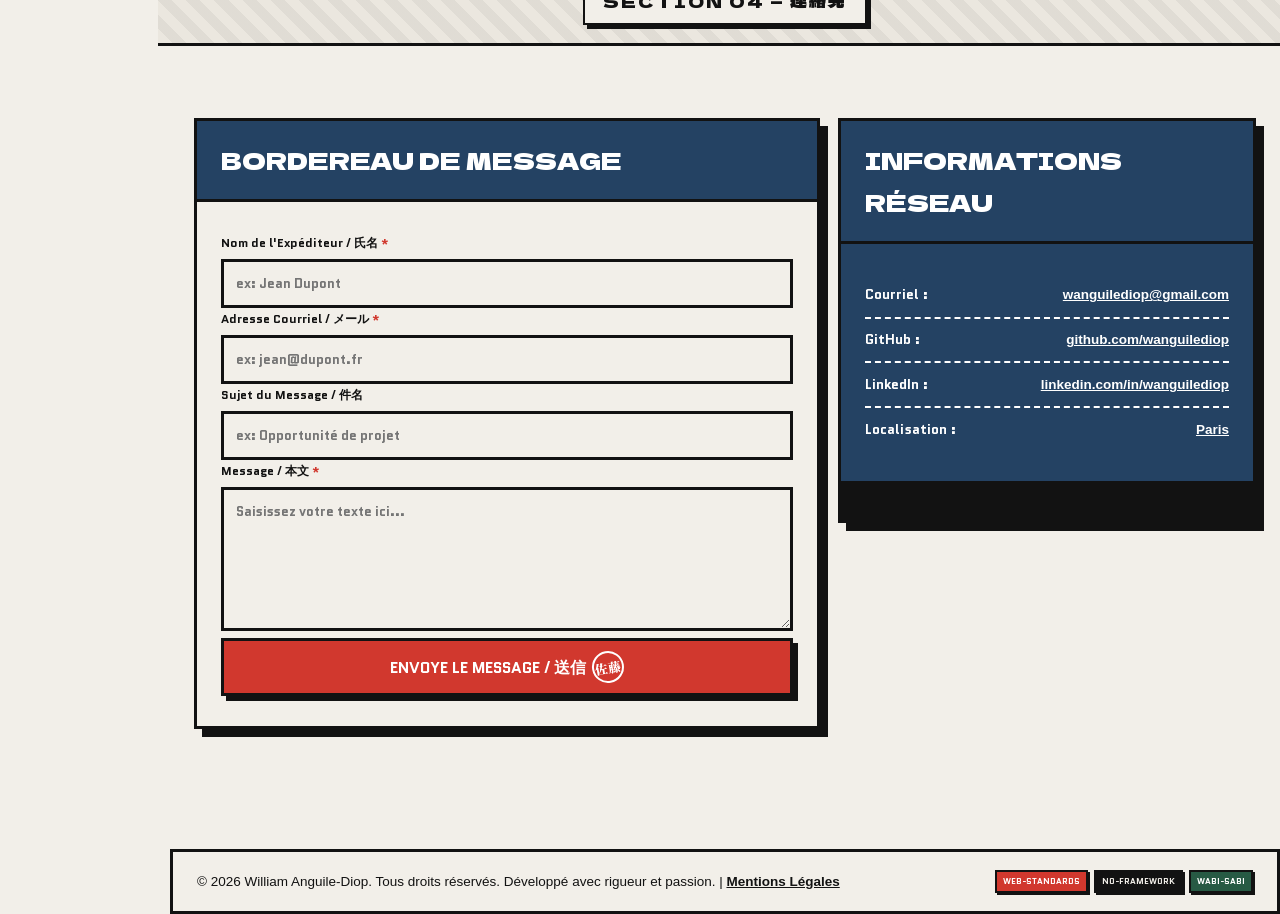
==== commit 6699edcb: "Add files via upload" ====
--- a/index.html
+++ b/index.html
@@ -17,7 +17,7 @@
         <div class="loader-content">
             <div class="logo-area loader-logo">
                 <div class="hanko-stamp">WA</div>
-                <div class="logo-subtitle">ウィリアム</div>
+                <div lang="ja" class="logo-subtitle">ウィリアム</div>
             </div>
 
             
@@ -37,11 +37,11 @@
             <div class="logo-area">
                 <div class="hanko-stamp">WA</div>
                 <div class="logo-title">W.ANGUILE-DIOP</div>
-                <div class="logo-subtitle">ウィリアム</div>
+                <div lang="ja" class="logo-subtitle">ウィリアム</div>
             </div>
             
             <div class="vertical-text-container">
-                <span class="vertical-text-item">ウェブデザイナー • 設計士</span>
+                <span lang="ja" class="vertical-text-item">ウェブデザイナー • 設計士</span>
                 <span class="vertical-text-divider"></span>
                 <span class="vertical-text-item latin">INTERFACE ARTISAN ©2026</span>
             </div>
@@ -49,7 +49,7 @@
              <div class="oriental-accent-stamp">
                 <div class="accent-circle"></div>
                 <div class="accent-line"></div>
-                <div class="accent-kanji">寿</div>
+                <div lang="ja" class="accent-kanji">寿</div>
             </div>
         </aside>
 
@@ -69,34 +69,42 @@
 
                 <div class="header-main-title">
                     <div class="title-left">
-                       
+                        <div class="mobile-logo-area">
+                            <div class="mobile-logo-stamp">WA</div>
+                            <span class="mobile-logo-title">W.ANGUILE-DIOP</span>
+                        </div>
+                    </div>
+                    <nav class="classic-nav">
                         <span class="subtitle-badge">DISPONIBLE POUR CONTRATS</span>
-                    </div>
-                    <nav class="classic-nav">
-                    <a href="#tab-intro" class="nav-link active">
-                        <span class="nav-text">A PROPOS</span>
-                        <span class="nav-ja">自己紹介</span>
-                    </a>
-                    <a href="#tab-experience" class="nav-link">
-                        <span class="nav-text">PARCOURS</span>
-                        <span class="nav-ja">経歴</span>
-                    </a>
-                    <a href="#tab-projects" class="nav-link">
-                        <span class="nav-text">MES PROJETS</span>
-                        <span class="nav-ja">作品</span>
-                    </a>
-                    <a href="#tab-contact" class="nav-link">
-                        <span class="nav-text">CONTACT</span>
-                        <span class="nav-ja">連絡先</span>
-                    </a>
-                </nav>
+                        <a href="#tab-intro" class="nav-link active">
+                            <span class="nav-text">A PROPOS</span>
+                            <span lang="ja" class="nav-ja">自己紹介</span>
+                        </a>
+                        <a href="#tab-experience" class="nav-link">
+                            <span class="nav-text">PARCOURS</span>
+                            <span lang="ja" class="nav-ja">経歴</span>
+                        </a>
+                        <a href="#tab-projects" class="nav-link">
+                            <span class="nav-text">MES PROJETS</span>
+                            <span lang="ja" class="nav-ja">作品</span>
+                        </a>
+                        <a href="#tab-contact" class="nav-link">
+                            <span class="nav-text">CONTACT</span>
+                            <span lang="ja" class="nav-ja">連絡先</span>
+                        </a>
+                    </nav>
                     <div class="title-right">
                         <div class="utility-controls">
-
                             <!-- Contrôle Sakura -->
-                            <button id="toggle-sakura" class="util-btn active" title="Activer/Désactiver Sakura">
+                            <button id="toggle-sakura" class="util-btn active" title="Activer/Désactiver Sakura" aria-pressed="true">
                                 <span class="btn-icon">🌸</span>
                                 <span class="btn-text">SAKURA: ON</span>
+                            </button>
+                            <!-- Bouton Menu Burger Mobile -->
+                            <button id="mobile-burger-btn" class="burger-btn" aria-label="Ouvrir le menu" aria-expanded="false">
+                                <span class="burger-line"></span>
+                                <span class="burger-line"></span>
+                                <span class="burger-line"></span>
                             </button>
                         </div>
                     </div>
@@ -112,7 +120,7 @@
                         <div class="hero-header">
                             <h1 class="hero-title">
                                 WILLIAM ANGUILE-DIOP
-                                <span class="hero-title-ja">ウィリアム</span>
+                                <span lang="ja" class="hero-title-ja">ウィリアム</span>
                             </h1>
                             
                         </div>
@@ -177,28 +185,29 @@
                         <!-- Bloc Philosophie -->
                         <div class="card brutal-card-white principles-card">
                             <div class="card-header">
-                                <h2>Philosophie / 哲学</h2>
+                                <h2>Philosophie / <span lang="ja">哲学</span></h2>
                                 <span class="card-tag">PHILOSOPHY</span>
                             </div>
                             <div class="card-body">
-                                <div class="grid-layout principles-container" style="grid-template-columns: 1fr 1.2fr; gap: 1.5rem;">
-                                    <div class="principles-selector">
-                                        <button class="principle-btn active" data-concept="wabi-sabi">
-                                            <span><span class="p-num">01.</span> Wabi-Sabi</span>
-                                            <span class="p-ja">侘寂</span>
-                                        </button>
-                                        <button class="principle-btn" data-concept="shibui">
-                                            <span><span class="p-num">02.</span> Shibui</span>
-                                            <span class="p-ja">渋味</span>
-                                        </button>
-                                        <button class="principle-btn" data-concept="yugen">
-                                            <span><span class="p-num">03.</span> Yūgen</span>
-                                            <span class="p-ja">幽玄</span>
-                                        </button>
-                                    </div>
+                                <div class="grid-layout principles-container" style="grid-template-columns: 1fr; gap: 1.5rem;">
+                                
                                     <div class="principle-details-box">
-                                        <h3 id="principle-title-ja">侘寂 — WABI-SABI</h3>
-                                        <p id="principle-description">L'acceptation de l'imperfection, de l'asymétrie et de l'usure naturelle. Dans mon code, cela se traduit par des textures organiques et des mises en page asymétriques réfléchies.</p>
+                                        <h3 id="principle-title-ja"><span lang="ja">侘寂</span> — Ma Vision</h3>
+                                        <p id="principle-description">Passioné par de multiples domaines créatfs(Dessin, Musique, Photo, Video). Je suis souhaite développer mes compétences créatives 
+                                            pour ppuvoir un jour créé mon propre univers et pouvoir inspirer d'autre personne.</p>
+                                    </div>
+                                </div>
+
+                                <div class="grid-layout principles-container" style="grid-template-columns: 1fr; gap: 1.5rem;">
+                                
+                                    <div class="principle-details-box">
+                                        <h3 id="principle-title-ja"><span lang="ja">侘寂</span> — WABI-SABI</h3>
+                                        <p id="principle-description">Ma démarche artistique est guidée par une passion profonde pour 
+                                            le design brutaliste et le désir de transmettre des émotions brutes à travers 
+                                            des interfaces sans compromis.<br>
+
+                                            <br>L'asymétrie, les contrastes marqués et l'absence d'ornements superflus 
+                                            ne sont pas que des choix esthétiques : ce sont des vecteurs de ressenti et de connexion humaine.</p>
                                     </div>
                                 </div>
                             </div>
@@ -207,7 +216,7 @@
                         <!-- Bloc Soft Skills & Passions -->
                         <div class="card brutal-card-white soft-passions-card">
                             <div class="card-header bg-cream text-black">
-                                <h2>Soft Skills & Passions / 技能</h2>
+                                <h2>Soft Skills & Passions / <span lang="ja">技能</span></h2>
                                 <span class="card-tag tag-white">PROFIL</span>
                             </div>
                             <div class="card-body">
@@ -226,9 +235,13 @@
                                     <div class="skill-category mt-3">
                                         <span class="skill-header">■ PASSIONS</span>
                                         <ul class="brutalist-list" style="margin-top: 0.5rem;">
-                                            <li><strong>Architecture Brutaliste :</strong> Passion pour les géométries de béton et le métabolisme japonais.</li>
-                                            <li><strong>Design d'Affiches Vintage :</strong> Étude de la typographie suisse et de l'avant-garde nippone.</li>
-                                            <li><strong>Randonnée Urbaine :</strong> Photographie argentique de ruelles à Tokyo et Paris.</li>
+                                            <li><strong>Manga et Anime Japonais :
+                                                
+                                            </strong> Passion pour les mangas et animes et leurs univers variés. <br>Anime preférés : Hunter x Hunter, </li>
+                                            
+                                            <li><strong>Musique Rap US :</strong> Attrait pour le rap et la culture US. <br>Rapper preféré : Kendrick Lamar</li>
+                                        
+                                            <li><strong>Jeux-Video :</strong>  De tout type mais surtout compétitif : <br>Smash bros, Street fighter, Overwatch</li>
                                         </ul>
                                     </div>
                                 </div>
@@ -239,7 +252,7 @@
                 </section>
 
                 <div class="section-divider">
-                    <span class="divider-text">SECTION 02 — 経歴路線図</span>
+                    <span class="divider-text">SECTION 02 — <span lang="ja">経歴路線図</span></span>
                 </div>
 
                 <!-- SECTION 02: PARCOURS -->
@@ -249,78 +262,97 @@
                         <div class="hero-header">
                             <h2 class="hero-title">
                                 Parcours Professionnel
-                                <span class="hero-title-ja">経歴路線図 / ROADMAP</span>
+                                <span class="hero-title-ja"><span lang="ja">経歴路線図</span> / ROADMAP</span>
                             </h2>
                         </div>
                         
                         <div class="hero-text-content" style="gap: 2.5rem; display: flex; flex-direction: column;">
                             <p class="lead-text">
-                                Parcourez mes escales professionnelles à la manière d'une ligne de transport urbain de Tokyo. Cliquez sur les stations pour dévoiler les détails de chaque arrêt.
+                                Découvrez mon parcours académique et professionnel présenté sous la forme d'un itinéraire brutaliste de développement.
                             </p>
-                            
-                          
-
-                            <!-- Ligne de métro interactive -->
-                            <div class="metro-line-wrapper">
-                                <div class="metro-track">
-                                    <div class="metro-progress"></div>
-                                </div>
+
+                            <!-- Nouvelle ligne de parcours verticale -->
+                            <div class="vertical-timeline">
+                                <div class="timeline-line"></div>
                                 
-                                <!-- Station 1 (Actuelle) -->
-                                <div class="metro-station active" data-exp="exp-current">
-                                    <div class="station-node"></div>
-                                    <div class="station-label">
-                                      
-                                        <span class="station-name">Lycee guy de Mautpassant - Colombes 92700</span>
-                                    </div>
-                                </div>
-
-                                <!-- Station 2 -->
-                                <div class="metro-station" data-exp="exp-2">
-                                    <div class="station-node"></div>
-                                    <div class="station-label">
-                                        <span class="station-name">Lycee Parc de Vilgenis - Massy 91300</span>
-                                    </div>
-                                </div>
-
-                                <!-- Station 3 -->
-                                <div class="metro-station" data-exp="exp-3">
-                                    <div class="station-node"></div>
-                                    <div class="station-label">
-                                
-                                        <span class="station-name">My Digital School - 75011 </span>
-                                    </div>
-                                </div>
-                            </div>
-
-                            <!-- Zone de Détails de la Station Sélectionnée -->
-                            <div id="experience-details-box" class="card brutal-card-blue active-exp">
-                                <div class="exp-card-header">
-                                    <div class="exp-meta">
-                                        <span class="exp-date-badge">2020</span>
-                                        <span class="exp-title-h3">Baccalauréat Générale optin NSI et AMC</span>
-                                        <span class="exp-company-ja"></span>
-                                    </div>
-                                    <div class="exp-hanko-seal" id="hanko-seal-container">
-                                        <div class="hanko-seal-verified">検</div>
-                                    </div>
-                                </div>
-                                <div class="exp-card-body">
-                                    <ul class="brutalist-list">
-                                        <li>Direction artistique de sites web interactifs à fort impact pour marques de luxe et culturelles.</li>
-                                        <li>Conception de prototypes interactifs avancés sous Figma et transfert technique rigoureux en CSS.</li>
-                                        <li>Développement de grilles d'information asymétriques optimisées pour tous les formats de terminaux.</li>
-                                        <li>Animation et formation de l'équipe design sur l'accessibilité web et le responsive brut.</li>
-                                    </ul>
-                                </div>
-                            </div>
-
+                                <!-- Étape 1 -->
+                                <div class="timeline-item">
+                                    <div class="timeline-node-container">
+                                        <div class="timeline-node"></div>
+                                    </div>
+                                    <div class="card brutal-card-blue timeline-card">
+                                        <div class="exp-card-header">
+                                            <div class="exp-meta">
+                                                <span class="exp-date-badge">2020 - 2022</span>
+                                                <h3 class="exp-title-h3">Baccalauréat Général (Option NSI & AMC)</h3>
+                                                <span class="exp-company-ja">Lycée Guy de Maupassant — Colombes 92700</span>
+                                            </div>
+                                        
+                                        </div>
+                                        <div class="exp-card-body">
+                                            <ul class="brutalist-list">
+                                                <li>Acquisition des concepts fondamentaux de l'informatique : programmation en Python, algorithmique, bases de données relationnelles et architectures réseaux (spécialité NSI).</li>
+                                                <li>Développement d'une solide maîtrise de l'anglais et étude des enjeux contemporains (spécialité AMC).</li>
+                                                <li>Premiers travaux collaboratifs sur des micro-projets de programmation et d'applications Web.</li>
+                                            </ul>
+                                        </div>
+                                    </div>
+                                </div>
+
+                                <!-- Étape 2 -->
+                                <div class="timeline-item">
+                                    <div class="timeline-node-container">
+                                        <div class="timeline-node"></div>
+                                    </div>
+                                    <div class="card brutal-card-white timeline-card">
+                                        <div class="exp-card-header">
+                                            <div class="exp-meta">
+                                                <span class="exp-date-badge">2022 - 2024</span>
+                                                <h3 class="exp-title-h3">BTS SIO option SLAM</h3>
+                                                <span class="exp-company-ja">Lycée Parc de Vilgenis — Massy 91300</span>
+                                            </div>
+                                            
+                                        </div>
+                                        <div class="exp-card-body">
+                                            <ul class="brutalist-list">
+                                                <li>Création d'expériences WebGL et animations complexes (Three.js, GSAP).</li>
+                                                <li>Intégration pixel-perfect de maquettes haute fidélité.</li>
+                                                <li>Optimisation des performances web (Core Web Vitals) et sécurisation des applications Web en PHP/MySQL.</li>
+                                            </ul>
+                                        </div>
+                                    </div>
+                                </div>
+
+                                <!-- Étape 3 -->
+                                <div class="timeline-item">
+                                    <div class="timeline-node-container">
+                                        <div class="timeline-node"></div>
+                                    </div>
+                                    <div class="card brutal-card-blue timeline-card">
+                                        <div class="exp-card-header">
+                                            <div class="exp-meta">
+                                                <span class="exp-date-badge">2025 - 2026</span>
+                                                <h3 class="exp-title-h3">Bachelor 3ème année Webdesign</h3>
+                                                <span class="exp-company-ja">My Digital School — Paris 75011</span>
+                                            </div>
+                                           
+                                        </div>
+                                        <div class="exp-card-body">
+                                            <ul class="brutalist-list">
+                                                <li>Design de systèmes de composants graphiques (design systems) et kits de composants réutilisables sous Figma.</li>
+                                                <li>Maquettage fil de fer (Wireframes), prototypage interactif et réalisation de tests utilisateurs (UX).</li>
+                                                <li>Maintenance CSS, révision typographique et audit des développements front-end aux normes d'accessibilité numérique (WCAG/RGAA).</li>
+                                            </ul>
+                                        </div>
+                                    </div>
+                                </div>
+                            </div>
                         </div>
                     </div>
                 </section>
 
                 <div class="section-divider">
-                    <span class="divider-text">SECTION 03 — 作品集</span>
+                    <span class="divider-text">SECTION 03 — <span lang="ja">作品集</span></span>
                 </div>
 
                 <!-- SECTION 03: PROJETS -->
@@ -344,20 +376,21 @@
                                 <!-- Projet 1 -->
                                 <div class="card project-card brutal-card-white">
                                     <div class="project-img-wrapper">
-                                        <img src="assets/projet vol.png" alt="Neo-Tokyo Chronicles" class="project-img">
-                                        <div class="project-status-sticker">UI/UX DESIGN + DEV</div>
+                                        <img src="assets/projet vol.png" alt="Aperçu du site Horizon Voyages" class="project-img">
+                                        <div class="project-status-sticker">UI/UX DESIGN + FIGMA</div>
                                     </div>
                                     <div class="card-body">
-                                       
-                                        <h3 class="project-title">Site de voyage</h3>
-                                        <p class="project-desc">Maquette pour un site de reservation de vol.</p>
+                                        <div class="project-price-tag">LIVRABLE: MAQUETTE FIGMA</div>
+                                        <h3 class="project-title">Horizon Voyages </h3>
+                                        <p class="project-desc">Maquette et direction artistique pour un site de réservation de séjours (destinations phares : Tokyo, Lucerne, Oia).</p>
                                         <div class="project-tags">
-                                            <span class="tag-item">Figma Design System</span>
-                                            <span class="tag-item">Three.js Integration</span>
+                                            <span class="tag-item">Figma UI/UX</span>
+                                            <span class="tag-item">Landing Page Design</span>
+                                            <span class="tag-item">Travel Platform</span>
                                         </div>
                                     </div>
                                     <div class="card-footer-project">
-                                        <a href="project-tokyo.html" class="retro-btn btn-full btn-red btn-project-link">
+                                        <a href="project-horizon.html" class="retro-btn btn-full btn-red btn-project-link">
                                             VOIR LE PROJET ↗
                                         </a>
                                     </div>
@@ -366,20 +399,21 @@
                                 <!-- Projet 2 -->
                                 <div class="card project-card brutal-card-white">
                                     <div class="project-img-wrapper">
-                                        <img src="assets/projet vva.png" alt="Shibuya Synth" class="project-img">
-                                        <div class="project-status-sticker">INTERFACE DESIGN</div>
+                                        <img src="assets/projet vva.png" alt="Aperçu de la plateforme de gestion V.V.A" class="project-img">
+                                        <div class="project-status-sticker">DEV WEB</div>
                                     </div>
                                     <div class="card-body">
-                                        <h3 class="project-title">projet V.V.A </h3>
-                                        <p class="project-desc">Site de réservation d'hébergement d'un village de vacance dans les Alpes avec fonctionnalités différentes selon les comptes( Vacancier, Gestionnaire, Admin)</p>
+                                        <div class="project-price-tag">LIVRABLE: WEB APP + BASE DE DONNÉES</div>
+                                        <h3 class="project-title">Projet V.V.A / </h3>
+                                        <p class="project-desc">Site de réservation d'hébergements de vacances dans les Alpes (Vacancier, Gérant, Administrateur).</p>
                                         <div class="project-tags">
-                                            <span class="tag-item">UI Layout System</span>
-                                            <span class="tag-item">Web Audio UI</span>
-                                            <span class="tag-item">Tailored Icons</span>
+                                            <span class="tag-item">Full-Stack Dev</span>
+                                            <span class="tag-item">MySQL Database</span>
+                                            <span class="tag-item">Multi-Role UX</span>
                                         </div>
                                     </div>
                                     <div class="card-footer-project">
-                                        <a href="#" class="retro-btn btn-full btn-red btn-project-link">
+                                        <a href="project-vva.html" class="retro-btn btn-full btn-red btn-project-link">
                                             VOIR LE PROJET ↗
                                         </a>
                                     </div>
@@ -388,12 +422,13 @@
                                 <!-- Projet 3 -->
                                 <div class="card project-card brutal-card-white">
                                     <div class="project-img-wrapper">
-                                        <img src="assets/atelier simon.png" alt="Hanko Protocol" class="project-img">
+                                        <img src="assets/atelier simon.png" alt="Aperçu du site Atelier Simon" class="project-img">
                                         <div class="project-status-sticker">BRAND IDENTITY + UI</div>
                                     </div>
                                     <div class="card-body">
+                                        <div class="project-price-tag">LIVRABLE: WEB APP : NO CODE</div>
                                         <h3 class="project-title">Atelier Simon</h3>
-                                        <p class="project-desc">Renovation d'un site dpour un atelier de renovation de tableaux.</p>
+                                        <p class="project-desc">Renovation d'un site pour un atelier de renovation de tableaux.</p>
                                         <div class="project-tags">
                                             <span class="tag-item">Identity Design</span>
                                             <span class="tag-item">SVG Manipulation</span>
@@ -401,7 +436,7 @@
                                         </div>
                                     </div>
                                     <div class="card-footer-project">
-                                        <a href="#" class="retro-btn btn-full btn-red btn-project-link">
+                                        <a href="project-simon.html" class="retro-btn btn-full btn-red btn-project-link">
                                             VOIR LE PROJET ↗
                                         </a>
                                     </div>
@@ -410,20 +445,21 @@
                                 <!-- Projet 4 -->
                                 <div class="card project-card brutal-card-white">
                                     <div class="project-img-wrapper">
-                                        <img src="assets/hapto.png" alt="Hanko Protocol" class="project-img">
+                                        <img src="assets/hapto.png" alt="Aperçu du site Haptokids" class="project-img">
                                         <div class="project-status-sticker">BRAND IDENTITY + UI</div>
                                     </div>
                                     <div class="card-body">
-                                        <h3 class="project-title">HAPTOKIDS </h3>
-                                        <p class="project-desc">Identité visuelle complète et interface générative permettant la création de signatures vectorielles authentiques sous format SVG.</p>
+                                        <div class="project-price-tag">LIVRABLE: MAQUETTES & UX KIT</div>
+                                        <h3 class="project-title">My Digital Projet : Hapto Kids </h3>
+                                        <p class="project-desc">Plateforme e-commerce de planches sensorielles modulables. Conception des maquettes, arborescence, user flows, personas et UI kit.</p>
                                         <div class="project-tags">
-                                            <span class="tag-item">Identity Design</span>
-                                            <span class="tag-item">SVG Manipulation</span>
-                                            <span class="tag-item">Responsive UI</span>
+                                            <span class="tag-item">UX Research</span>
+                                            <span class="tag-item">User Flow & Personas</span>
+                                            <span class="tag-item">Figma UI Kit</span>
                                         </div>
                                     </div>
                                     <div class="card-footer-project">
-                                        <a href="#" class="retro-btn btn-full btn-red btn-project-link">
+                                        <a href="project-hapto.html" class="retro-btn btn-full btn-red btn-project-link">
                                             VOIR LE PROJET ↗
                                         </a>
                                     </div>
@@ -436,7 +472,7 @@
                 </section>
 
                 <div class="section-divider">
-                    <span class="divider-text">SECTION 04 — 連絡先</span>
+                    <span class="divider-text">SECTION 04 — <span lang="ja">連絡先</span></span>
                 </div>
 
                 <!-- SECTION 04: CONTACT -->
@@ -446,39 +482,39 @@
                         <!-- Formulaire Style Bordereau Postal -->
                         <div class="card brutal-card-white contact-form-card">
                             <div class="card-header bg-blue text-white">
-                                <h2>Bordereau de Message / 連絡用紙</h2>
-                                <span class="card-tag tag-white">POSTAL FORM</span>
+                                <h2>Bordereau de Message </h2>
+                                
                             </div>
                             <div class="card-body">
                                 <form id="brutalist-contact-form" onsubmit="return false;">
                                     <div class="form-row">
                                         <div class="form-group">
-                                            <label for="form-name">Nom de l'Expéditeur / 氏名 <span class="required">*</span></label>
+                                            <label for="form-name">Nom de l'Expéditeur / <span lang="ja">氏名</span> <span class="required">*</span></label>
                                             <input type="text" id="form-name" required placeholder="ex: Jean Dupont" class="brutalist-input">
                                         </div>
                                     </div>
                                     <div class="form-row">
                                         <div class="form-group">
-                                            <label for="form-email">Adresse Courriel / メール <span class="required">*</span></label>
+                                            <label for="form-email">Adresse Courriel / <span lang="ja">メール</span> <span class="required">*</span></label>
                                             <input type="email" id="form-email" required placeholder="ex: jean@dupont.fr" class="brutalist-input">
                                         </div>
                                     </div>
                                     <div class="form-row">
                                         <div class="form-group">
-                                            <label for="form-subject">Sujet du Message / 件名</label>
+                                            <label for="form-subject">Sujet du Message / <span lang="ja">件名</span></label>
                                             <input type="text" id="form-subject" placeholder="ex: Opportunité de projet" class="brutalist-input">
                                         </div>
                                     </div>
                                     <div class="form-row">
                                         <div class="form-group">
-                                            <label for="form-message">Message / 本文 <span class="required">*</span></label>
+                                            <label for="form-message">Message / <span lang="ja">本文</span> <span class="required">*</span></label>
                                             <textarea id="form-message" required rows="6" placeholder="Saisissez votre texte ici..." class="brutalist-input"></textarea>
                                         </div>
                                     </div>
                                     <div class="form-submit-row">
                                         <button type="submit" class="retro-btn btn-full btn-red btn-submit-form">
-                                            <span class="btn-text">TRANSMETTRE LE MESSAGE / 送信</span>
-                                            <span class="hanko-btn-seal">佐藤</span>
+                                            <span class="btn-text">ENVOYE LE MESSAGE / <span lang="ja">送信</span></span>
+                                            <span lang="ja" class="hanko-btn-seal">佐藤</span>
                                         </button>
                                     </div>
                                 </form>
@@ -490,13 +526,13 @@
                             <!-- Ticket d'information standard -->
                             <div class="card brutal-card-blue info-post-card">
                                 <div class="card-header">
-                                    <h3>Informations Réseau / 連絡先</h3>
+                                    <h3>Informations Réseau </h3>
                                 </div>
                                 <div class="card-body">
                                     <ul class="network-list">
                                         <li>
                                             <span class="net-lbl">Courriel :</span>
-                                            <a href="mailto:contact@anguile-diop.dev" class="net-val">contact@anguile-diop.dev</a>
+                                            <a href="mailto:wanguilediop@gmail.com" class="net-val">wanguilediop@gmail.com</a>
                                         </li>
                                         <li>
                                             <span class="net-lbl">GitHub :</span>
@@ -508,7 +544,7 @@
                                         </li>
                                         <li>
                                             <span class="net-lbl">Localisation :</span>
-                                            <span class="net-val">Tokyo / Paris (Remote)</span>
+                                            <span class="net-val"> Paris </span>
                                         </li>
                                     </ul>
                                 </div>
@@ -521,7 +557,7 @@
                                 <div class="receipt-cut"></div>
                                 <div class="receipt-body">
                                     <div class="receipt-header">
-                                        <h4>送信票 — FICHE DE TRANSMISSION</h4>
+                                        <h4><span lang="ja">送信票</span> — FICHE DE TRANSMISSION</h4>
                                         <p class="receipt-sub">COMMUNICATION DOCUMENT</p>
                                     </div>
                                     <hr class="receipt-dash">
@@ -536,7 +572,7 @@
                                         </div>
                                         <div class="receipt-row">
                                             <span>STATUT :</span>
-                                            <span class="receipt-success">TRANSMIS avec succès</span>
+                                            <span class="receipt-success">Message Transmis</span>
                                         </div>
                                     </div>
                                     <hr class="receipt-dash">
@@ -547,7 +583,7 @@
                                     <hr class="receipt-dash">
                                     <div class="receipt-footer">
                                         <p>Ce document confirme la bonne réception de vos données.</p>
-                                        <div class="receipt-stamp">受領</div>
+                                        <div lang="ja" class="receipt-stamp">受領</div>
                                         <div class="receipt-barcode"></div>
                                         <p class="receipt-serial">DOC-REF: JP-BTL-2026-04E0</p>
                                     </div>
--- a/style.css
+++ b/style.css
@@ -445,6 +445,11 @@
 .utility-controls {
     display: flex;
     gap: 0.8rem;
+    align-items: center;
+}
+
+.burger-btn {
+    display: none;
 }
 
 .util-btn {
@@ -984,6 +989,10 @@
     z-index: 2;
     cursor: pointer;
 }
+.metro-station:focus-visible {
+    outline: 3px solid var(--accent-red);
+    outline-offset: 4px;
+}
 .station-node {
     width: 30px;
     height: 30px;
@@ -1014,6 +1023,89 @@
     font-family: var(--font-heading);
     text-align: center;
     margin-top: 0;
+}
+/* Vertical timeline layout */
+.vertical-timeline {
+    position: relative;
+    padding-left: 3rem;
+    display: flex;
+    flex-direction: column;
+    gap: 3rem;
+    margin-top: 1.5rem;
+}
+.timeline-line {
+    position: absolute;
+    left: 11px;
+    top: 10px;
+    bottom: 10px;
+    width: 6px;
+    background-color: var(--accent-red);
+    border: 1px solid var(--text-dark);
+    z-index: 1;
+}
+.timeline-item {
+    position: relative;
+    display: flex;
+    gap: 2rem;
+    align-items: stretch;
+}
+.timeline-node-container {
+    position: relative;
+    width: 28px;
+    flex-shrink: 0;
+    z-index: 2;
+}
+.timeline-node {
+    position: absolute;
+    top: 25px;
+    left: 0;
+    width: 28px;
+    height: 28px;
+    border-radius: 50%;
+    background-color: var(--bg-cream);
+    border: 3px solid var(--text-dark);
+    box-shadow: 3px 3px 0px 0px var(--text-dark);
+    transition: background-color 0.3s ease;
+}
+.timeline-item:hover .timeline-node {
+    background-color: var(--accent-red);
+}
+.timeline-card {
+    flex-grow: 1;
+    margin: 0;
+    box-shadow: var(--shadow-flat);
+    transition: transform 0.2s ease, box-shadow 0.2s ease;
+}
+.timeline-card:hover {
+    transform: translate(-3px, -3px);
+    box-shadow: 8px 8px 0px 0px var(--text-dark);
+}
+
+@media (max-width: 768px) {
+    .vertical-timeline {
+        padding-left: 2rem;
+        gap: 2rem;
+    }
+    .timeline-line {
+        left: 8px;
+    }
+    .timeline-node-container {
+        width: 22px;
+    }
+    .timeline-node {
+        width: 22px;
+        height: 22px;
+        top: 20px;
+    }
+    .timeline-item {
+        gap: 1rem;
+    }
+    .exp-card-header {
+        padding: 0 1rem 1rem 1rem !important;
+    }
+    .exp-card-body {
+        padding: 0 1rem !important;
+    }
 }
 
 .exp-card-header { display: flex; flex-direction: column; align-items: flex-start; gap: 1rem; border-bottom: 3px solid var(--text-dark); padding: 0 2rem 1.2rem 2rem; margin-bottom: 1.2rem; }
@@ -1047,7 +1139,7 @@
 .project-img { 
     width: 100%; 
     height: 100%; 
-    object-fit: cover; 
+    object-fit: contain; 
     filter: sepia(30%) grayscale(40%) contrast(120%); /* More retro/tan look */
     border: 2px solid var(--bg-cream); /* Inner frame */
     transition: transform 0.4s ease; 
@@ -1312,24 +1404,159 @@
     color: var(--text-dark);
 }
 
-/* Laptops et écrans moyens */
-@media (max-width: 1366px) {
+/* Laptops et écrans moyens (avec barres latérales) */
+@media (max-width: 1440px) {
+    html {
+        font-size: 12px; /* Diminue la typographie globale de 6px (18px -> 12px) */
+    }
+    .app-container {
+        grid-template-columns: 170px 1fr;
+    }
+    .sidebar-left {
+        padding: 2rem 0.8rem;
+    }
+    .hanko-stamp {
+        width: 46px;
+        height: 46px;
+        font-size: 1.5rem;
+        margin-bottom: 0.8rem;
+    }
+    .logo-title {
+        font-size: 1.05rem;
+    }
+    .vertical-text-container {
+        margin: 0.6rem 0;
+    }
+    .vertical-text-item {
+        font-size: 0.9rem;
+        letter-spacing: 3px;
+    }
+    .vertical-text-item.latin {
+        font-size: 0.65rem;
+        letter-spacing: 1px;
+    }
+    .vertical-text-divider {
+        height: 30px;
+    }
+    .oriental-accent-stamp {
+        height: 55px;
+    }
+    .accent-circle {
+        width: 16px;
+        height: 16px;
+        margin-bottom: 0.2rem;
+    }
+    .accent-kanji {
+        font-size: 0.9rem;
+        width: 22px;
+        height: 22px;
+    }
     .classic-nav {
-        gap: 2rem;
+        gap: 2.2rem;
+        padding: 0 !important; /* Supprime le padding propre pour s'aligner dans le header */
     }
     .hero-title {
         font-size: 3.8rem;
     }
-}
-
-/* Tablettes / Laptops étroits (Sans barres latérales) */
-@media (max-width: 1200px) {
+    .hero-grid {
+        gap: 2.5rem;
+    }
+    .intro-details-grid {
+        gap: 2rem;
+    }
     .projects-grid {
-        grid-template-columns: repeat(2, 1fr);
         gap: 2rem;
     }
-}
-
+    .contact-grid {
+        gap: 2rem;
+    }
+    .header-main-title {
+        padding: 1.2rem 2rem;
+    }
+}
+
+/* Laptops plus étroits et netbooks (avec barres latérales préservées) */
+@media (min-width: 1025px) and (max-width: 1366px) {
+    .classic-nav {
+        gap: 1.8rem;
+        padding: 0 !important; /* Supprime le padding propre */
+    }
+    .nav-link {
+        font-size: 0.85rem;
+    }
+    .nav-ja {
+        font-size: 0.65rem;
+    }
+    .header-main-title {
+        padding: 1rem 1.5rem;
+    }
+    .hero-title {
+        font-size: 3.2rem;
+    }
+    .hero-grid {
+        gap: 1.5rem;
+    }
+    .intro-details-grid {
+        gap: 1.5rem;
+    }
+    .projects-grid {
+        gap: 1.5rem;
+    }
+    .contact-grid {
+        gap: 1.5rem;
+    }
+    .content-body {
+        padding: 2rem;
+    }
+    .hero-card {
+        padding: 2rem 1.5rem;
+    }
+}
+
+/* Optimisation de la barre latérale pour les petits écrans en hauteur (Laptops) */
+@media (max-height: 850px) and (min-width: 1025px) {
+    .sidebar-left {
+        padding: 1.5rem 1rem;
+    }
+    .hanko-stamp {
+        width: 50px;
+        height: 50px;
+        font-size: 1.6rem;
+        margin-bottom: 1rem;
+    }
+    .logo-title {
+        font-size: 1.15rem;
+    }
+    .vertical-text-container {
+        margin: 0.8rem 0;
+    }
+    .vertical-text-item {
+        font-size: 0.95rem;
+        letter-spacing: 4px;
+    }
+    .vertical-text-item.latin {
+        font-size: 0.7rem;
+        letter-spacing: 1px;
+    }
+    .vertical-text-divider {
+        height: 30px;
+    }
+    .oriental-accent-stamp {
+        height: 50px;
+    }
+    .accent-circle {
+        width: 18px;
+        height: 18px;
+        margin-bottom: 0.2rem;
+    }
+    .accent-kanji {
+        font-size: 0.95rem;
+        width: 24px;
+        height: 24px;
+    }
+}
+
+/* Tablettes / Smartphones (Sans barres latérales, menu burger actif) */
 @media (max-width: 1024px) {
     .app-container { 
         grid-template-columns: 1fr; 
@@ -1362,124 +1589,192 @@
     .mobile-logo-area {
         display: flex;
     }
-    .classic-nav {
-        gap: 1.5rem;
-    }
     .hero-card {
         padding: 2.5rem 2rem;
     }
-}
-
-/* Smartphones / Écrans étroits */
-@media (max-width: 768px) {
-    /* Header et Navigation mobile */
+    
+    /* Header et Navigation Mobile */
     .main-header {
-        position: static;
-    }
-    html {
-        scroll-padding-top: 20px;
-    }
+        position: sticky;
+        top: 0;
+        z-index: 110;
+        background-color: var(--bg-cream);
+        border-bottom: var(--border-width) solid var(--border-color);
+    }
+    
     .header-main-title {
+        display: flex;
+        flex-direction: row;
+        justify-content: space-between;
+        align-items: center;
+        padding: 0.8rem 1.5rem;
+        width: 100%;
+        position: relative;
+    }
+    
+    .header-main-title .subtitle-badge {
+        display: none; /* Hide badge on mobile header to save space */
+    }
+    
+    .burger-btn {
+        display: flex;
         flex-direction: column;
-        align-items: stretch;
-        padding: 1.5rem 1.5rem 1rem 1.5rem;
-        gap: 1.2rem;
-    }
+        justify-content: center;
+        align-items: center;
+        gap: 5px;
+        width: 42px;
+        height: 42px;
+        border: 2px solid var(--text-dark);
+        background-color: var(--bg-cream);
+        box-shadow: 2px 2px 0px 0px var(--text-dark);
+        cursor: pointer;
+        transition: all 0.15s ease;
+        padding: 0;
+    }
+    .burger-btn:hover {
+        transform: translate(1px, 1px);
+        box-shadow: 1px 1px 0px 0px var(--text-dark);
+    }
+    .burger-line {
+        display: block;
+        width: 22px;
+        height: 3px;
+        background-color: var(--text-dark);
+        transition: transform 0.3s ease, opacity 0.3s ease;
+    }
+    .burger-btn.open .burger-line:nth-child(1) {
+        transform: translateY(8px) rotate(45deg);
+    }
+    .burger-btn.open .burger-line:nth-child(2) {
+        opacity: 0;
+    }
+    .burger-btn.open .burger-line:nth-child(3) {
+        transform: translateY(-8px) rotate(-45deg);
+    }
+    
+    /* Mobile Menu Drawer */
     .classic-nav {
-        display: grid;
-        grid-template-columns: repeat(2, 1fr);
-        gap: 0.5rem;
+        display: none !important; /* Hidden by default */
+    }
+    
+    .classic-nav.open {
+        display: flex !important;
+        flex-direction: column;
+        align-items: center;
+        justify-content: center;
+        gap: 1.8rem;
+        position: fixed;
+        top: 85px; /* height of header on mobile */
+        left: 0;
+        right: 0;
+        bottom: 0;
         width: 100%;
-        padding: 0;
-    }
-    .nav-link {
-        border: 2px solid var(--border-color);
+        height: calc(100vh - 85px);
         background-color: var(--bg-cream);
+        border-top: var(--border-width) solid var(--text-dark);
+        z-index: 105;
+        padding: 2rem 1.5rem;
+        overflow-y: auto;
+    }
+    
+    .classic-nav.open .subtitle-badge {
+        display: inline-block;
+        margin-bottom: 1.5rem;
+    }
+    
+    .classic-nav.open .nav-link {
+        font-size: 1.5rem;
+        width: 85%;
+        max-width: 280px;
+        padding: 0.8rem;
+        border: 2px solid var(--text-dark);
+        background-color: var(--bg-cream);
+        box-shadow: 3px 3px 0px 0px var(--text-dark);
         text-align: center;
-        width: 100%;
-        padding: 0.5rem;
-        box-shadow: 2px 2px 0px 0px var(--text-dark);
         display: flex;
         flex-direction: column;
         align-items: center;
         justify-content: center;
-        gap: 0.1rem;
-    }
-    .nav-link::after {
-        display: none;
-    }
-    .nav-link.active {
+        transition: all 0.15s ease;
+    }
+    .classic-nav.open .nav-link:hover {
+        transform: translate(1px, 1px);
+        box-shadow: 2px 2px 0px 0px var(--text-dark);
+        background-color: var(--bg-paper-dark);
+    }
+    .classic-nav.open .nav-link.active {
         background-color: var(--accent-color);
         color: var(--text-white);
-        border-color: var(--text-dark);
         box-shadow: none;
-        transform: translate(2px, 2px);
-    }
-    .nav-link.active .nav-ja {
+        transform: translate(3px, 3px);
+    }
+    .classic-nav.open .nav-link.active .nav-ja {
         color: rgba(255, 255, 255, 0.8);
     }
-    
-    /* Hero section */
+    .classic-nav.open .nav-ja {
+        font-size: 0.85rem;
+        color: rgba(18, 18, 18, 0.6);
+        text-transform: none;
+    }
+    .classic-nav.open .nav-link::after {
+        display: none;
+    }
+}
+
+/* Smartphones / Écrans étroits */
+@media (max-width: 768px) {
+    html {
+        font-size: 14px; /* Scaled down root to reduce all typography and spacing */
+        scroll-padding-top: 95px; /* Align scrollspy correctly */
+    }
+    
+    /* Collapse all grids to single column on mobile */
+    .hero-grid, .intro-grid, .about-grid, .projects-grid, .contact-grid, .intro-details-grid, .principles-container { 
+        grid-template-columns: 1fr !important; 
+        gap: 1.5rem;
+    }
+    .col-span-2, .col-span-3 { 
+        grid-column: span 1; 
+    }
+    .grid-inner-2col { 
+        grid-template-columns: 1fr; 
+    }
+    
+    .header-banner {
+        padding: 0.4rem 0;
+        font-size: 0.7rem;
+    }
+    
+    .classic-nav.open {
+        top: 80px;
+        height: calc(100vh - 80px);
+    }
+    
+    /* Hero section font sizing */
     .hero-card {
-        padding: 1.5rem;
+        padding: 1.2rem;
         gap: 1.5rem;
     }
     .hero-header {
         padding-bottom: 1rem;
     }
     .hero-title {
-        font-size: 2.2rem;
+        font-size: 2.2rem !important;
+    }
+    .hero-title-ja {
+        font-size: 1.1rem;
     }
     .lead-text {
         font-size: 1.15rem;
     }
     
-    /* Metro line vertical layout */
-    .metro-line-wrapper {
-        flex-direction: column;
-        align-items: flex-start;
-        gap: 2rem;
-        padding: 2.5rem 1.5rem 2.5rem 2.5rem;
-    }
-    .metro-track {
-        width: 6px;
-        height: 75%;
-        left: calc(2.5rem + 15px); /* 2.5rem padding + 15px (half of 30px station-node) */
-        top: 3.5rem;
-        bottom: 3.5rem;
-        right: auto;
-        transform: none;
-    }
-    .metro-station {
-        flex-direction: row;
-        gap: 1.2rem;
-        width: 100%;
-        text-align: left;
-    }
-    .station-label {
-        display: flex;
-        flex-direction: row;
-        align-items: center;
-        gap: 0.6rem;
-        margin-top: 0;
-        text-align: left;
-    }
-    .station-name {
-        margin-top: 0;
-        font-size: 0.85rem;
-    }
-    .station-code {
-        margin-bottom: 0;
-    }
-    #experience-details-box {
-        padding: 1.5rem 1rem;
-    }
+    /* Timeline / Parcours scaling */
     .exp-title-h3 {
-        font-size: 1.4rem;
+        font-size: 1.3rem;
     }
     .exp-card-header {
         flex-direction: column;
-        gap: 1rem;
+        gap: 0.8rem;
         align-items: flex-start;
         padding-left: 0;
         padding-right: 0;
@@ -1488,24 +1783,129 @@
         padding-left: 0;
         padding-right: 0;
     }
-    
-    /* Grille de projets et formulaires */
+    .brutalist-list li {
+        font-size: 0.95rem;
+    }
+    
+    /* Cards padding adjustments */
+    .card-header {
+        padding: 1rem 1.2rem;
+    }
+    .card-header h2,
+    .card-header h3 {
+        font-size: 1.4rem;
+    }
+    .card-body {
+        padding: 1.5rem 1.2rem;
+        gap: 1rem;
+    }
+    .card-footer, .card-footer-project {
+        padding: 1rem 1.2rem;
+    }
+    
+    /* Section dividers scaling */
+    .section-divider {
+        margin: 2rem -1.5rem 3rem -1.5rem;
+        padding: 0.8rem 1rem;
+    }
+    .divider-text {
+        font-size: 1rem;
+        padding: 0.3rem 0.8rem;
+    }
+    
+    /* Project grid and styling */
     .project-img-wrapper {
-        height: 320px;
+        height: 250px;
+        padding: 1rem;
     }
     .project-card .card-body {
-        padding: 1.5rem 1rem;
+        padding: 1.2rem 1rem;
     }
     .project-title {
-        font-size: 1.8rem;
-    }
+        font-size: 1.6rem;
+    }
+    .project-desc {
+        font-size: 0.95rem;
+    }
+    .brutalist-quote {
+        font-size: 1.2rem;
+        margin: 1.2rem 0;
+        padding-left: 0.8rem;
+    }
+    
+    /* Contact Form & Receipt adjustments */
     .contact-grid {
         gap: 2rem;
     }
     .contact-form-card .card-body {
-        padding: 1.5rem 1rem;
+        padding: 1.2rem 1rem;
+    }
+    .brutalist-input {
+        padding: 0.8rem;
+        font-size: 1rem;
     }
     .retro-receipt {
         padding: 1.2rem 1rem;
     }
-}
+    
+    /* Detail page overrides */
+    .project-detail-title {
+        font-size: 2rem !important;
+    }
+    .project-detail-ja {
+        font-size: 1.2rem !important;
+    }
+    .project-detail-container {
+        padding: 1.5rem 1.2rem;
+    }
+    .project-detail-header {
+        margin-bottom: 1.5rem;
+        padding-bottom: 1rem;
+    }
+    .project-tech-sheet {
+        padding: 1.2rem;
+    }
+    .project-highlights-grid {
+        grid-template-columns: 1fr;
+        gap: 1rem;
+    }
+    
+    .mentions-container {
+        padding: 1.5rem 1.2rem;
+    }
+    .mentions-title {
+        font-size: 2rem !important;
+    }
+    .mentions-ja {
+        font-size: 1.2rem !important;
+    }
+}
+
+/* Styles globaux pour les pages de projet */
+.back-nav {
+    max-width: 1200px;
+    margin: 0 auto 2.5rem auto !important;
+}
+
+@media (max-width: 900px) {
+    .project-detail-grid > div:last-child {
+        display: flex;
+        flex-direction: column;
+        align-items: center;
+        width: 100%;
+    }
+    .project-tech-sheet,
+    .project-main-image-wrapper,
+    .project-detail-grid .retro-btn {
+        width: 100%;
+        max-width: 500px;
+    }
+    .project-highlights-grid {
+        max-width: 500px;
+        margin: 1.5rem auto 0 auto;
+    }
+    .highlight-box {
+        align-items: center;
+        text-align: center;
+    }
+}
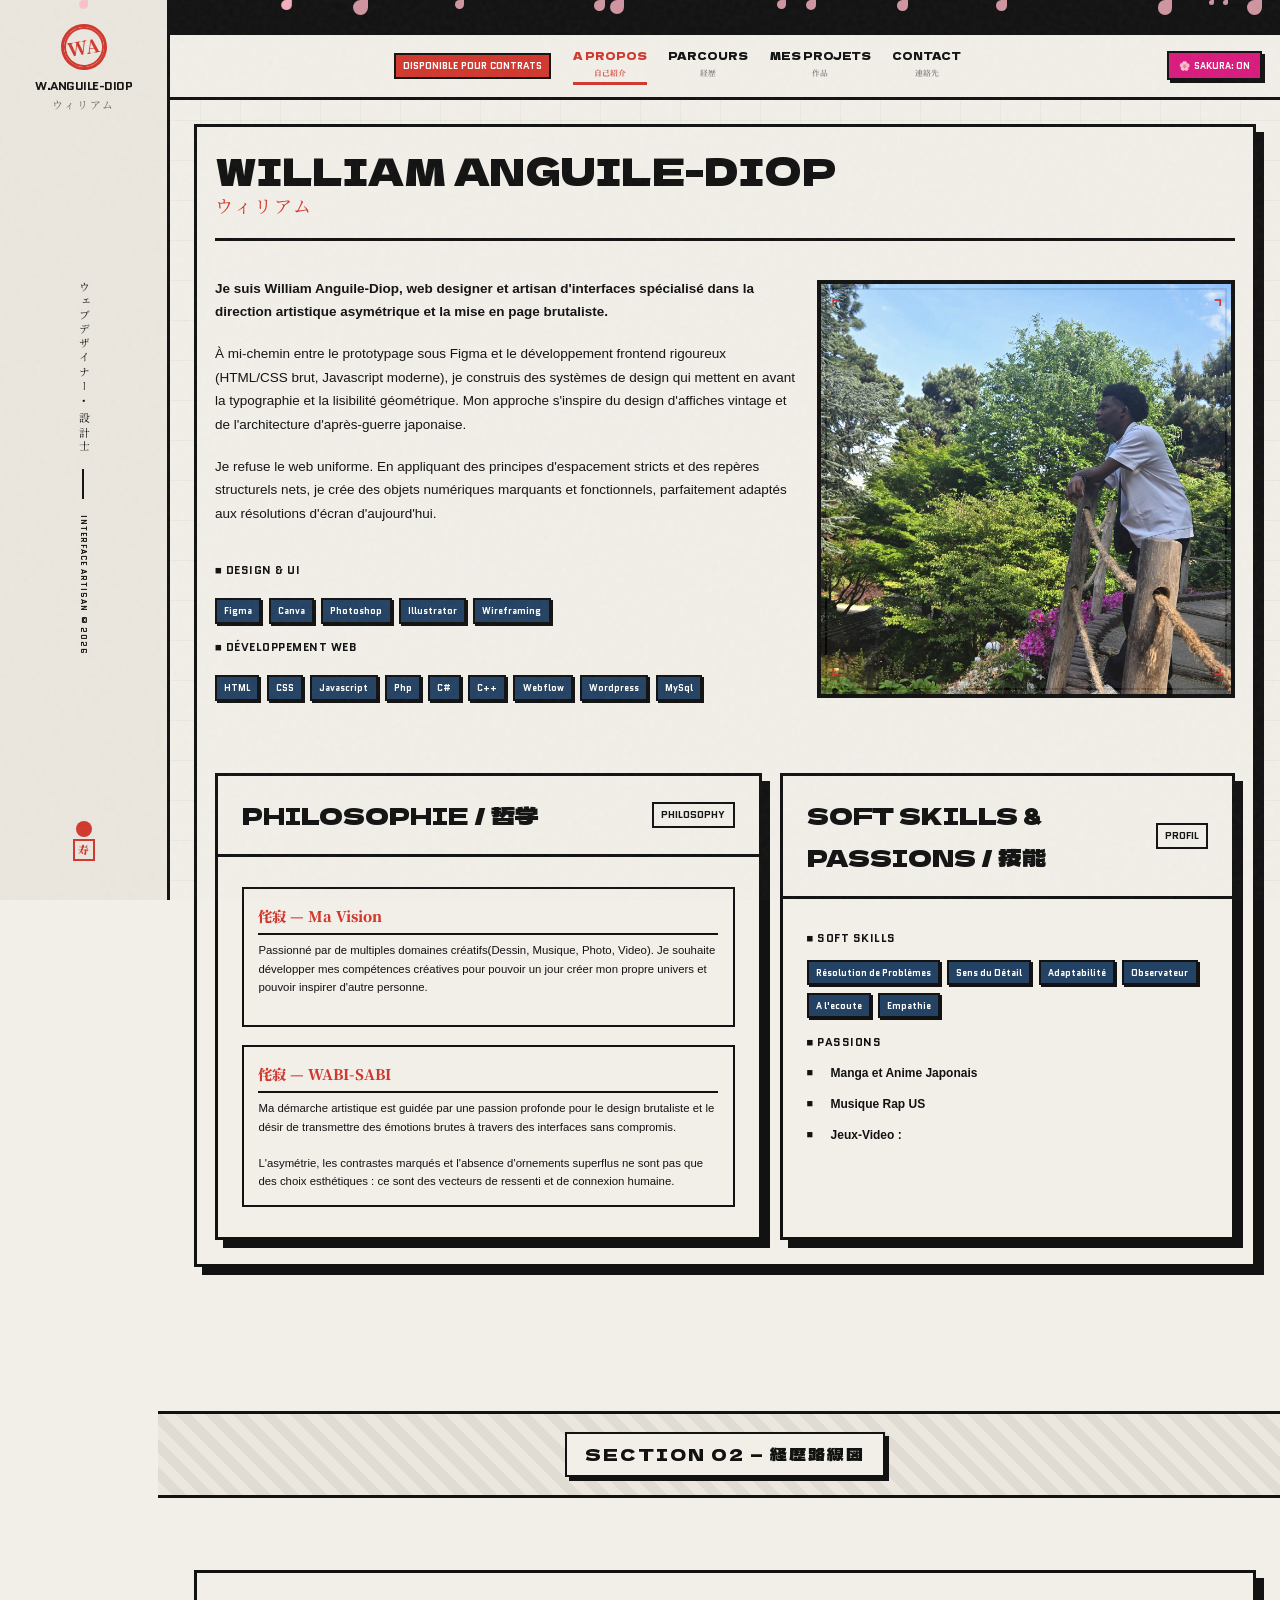
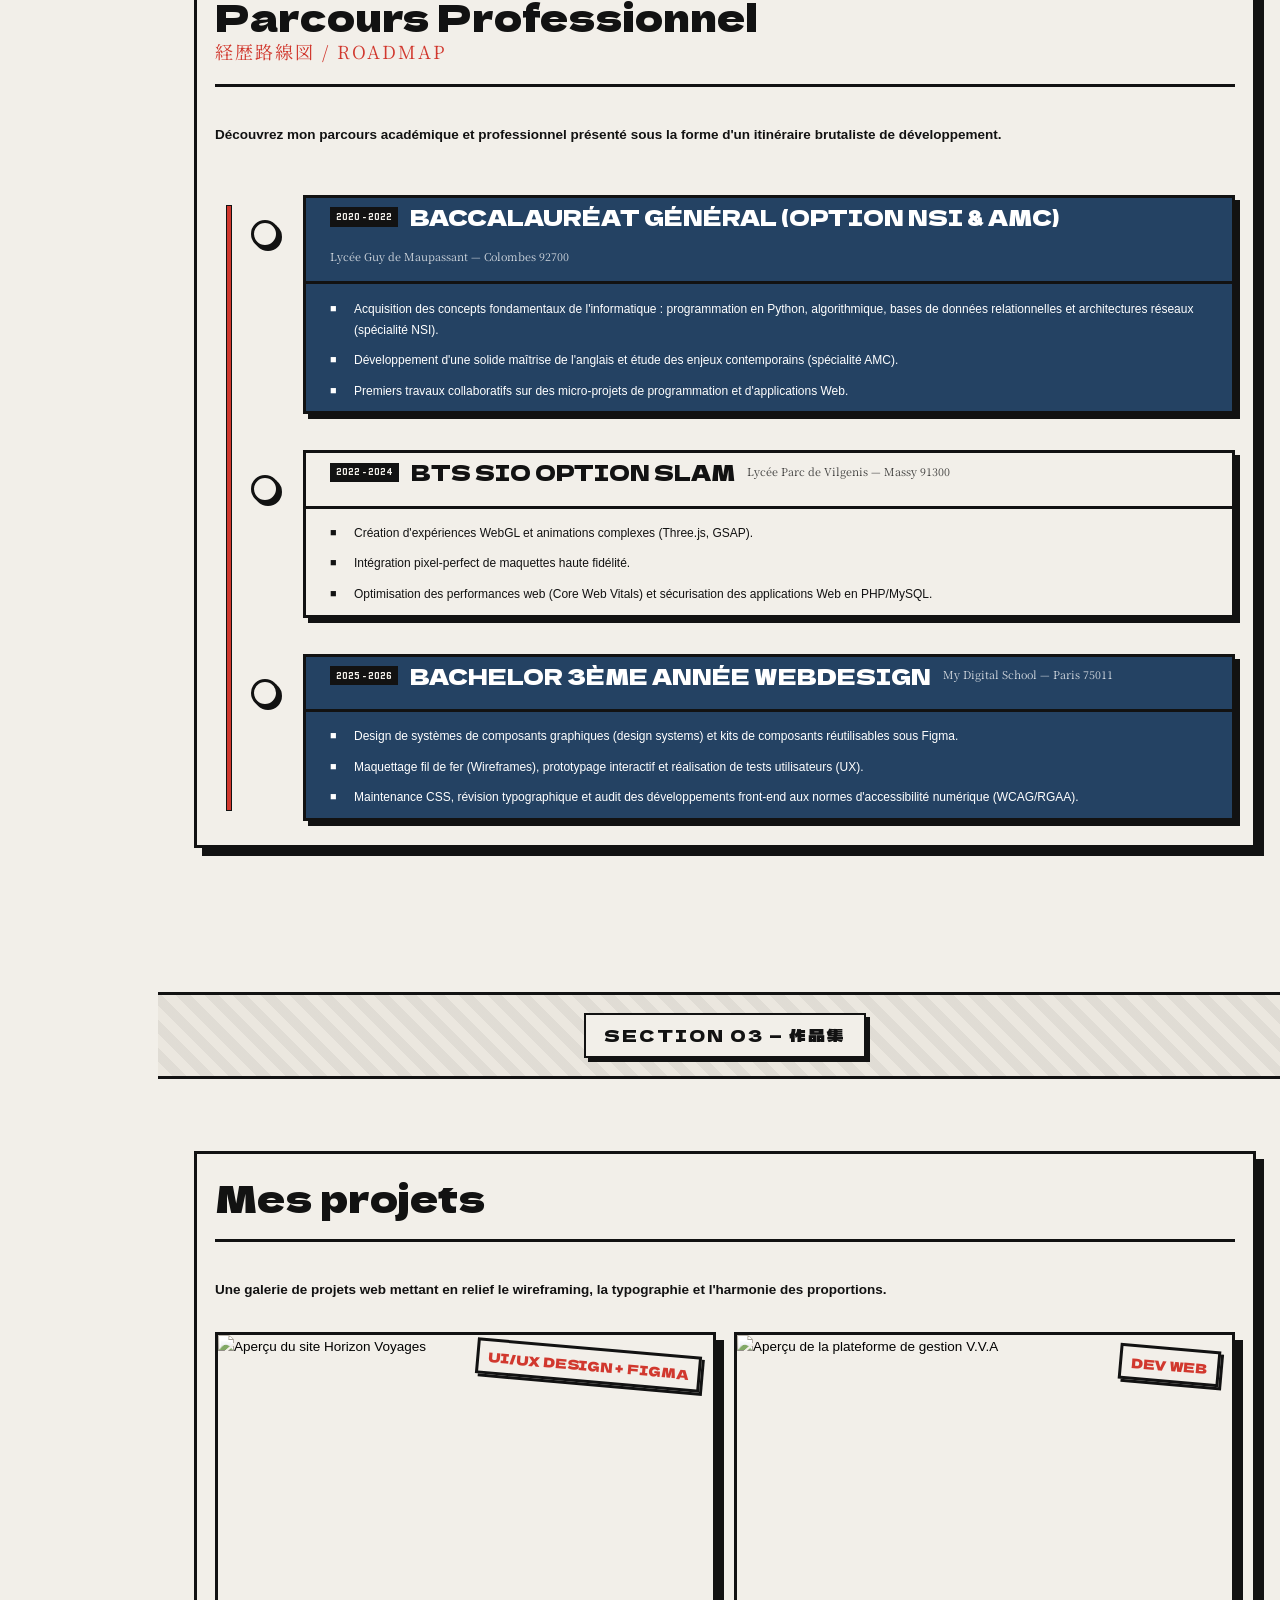
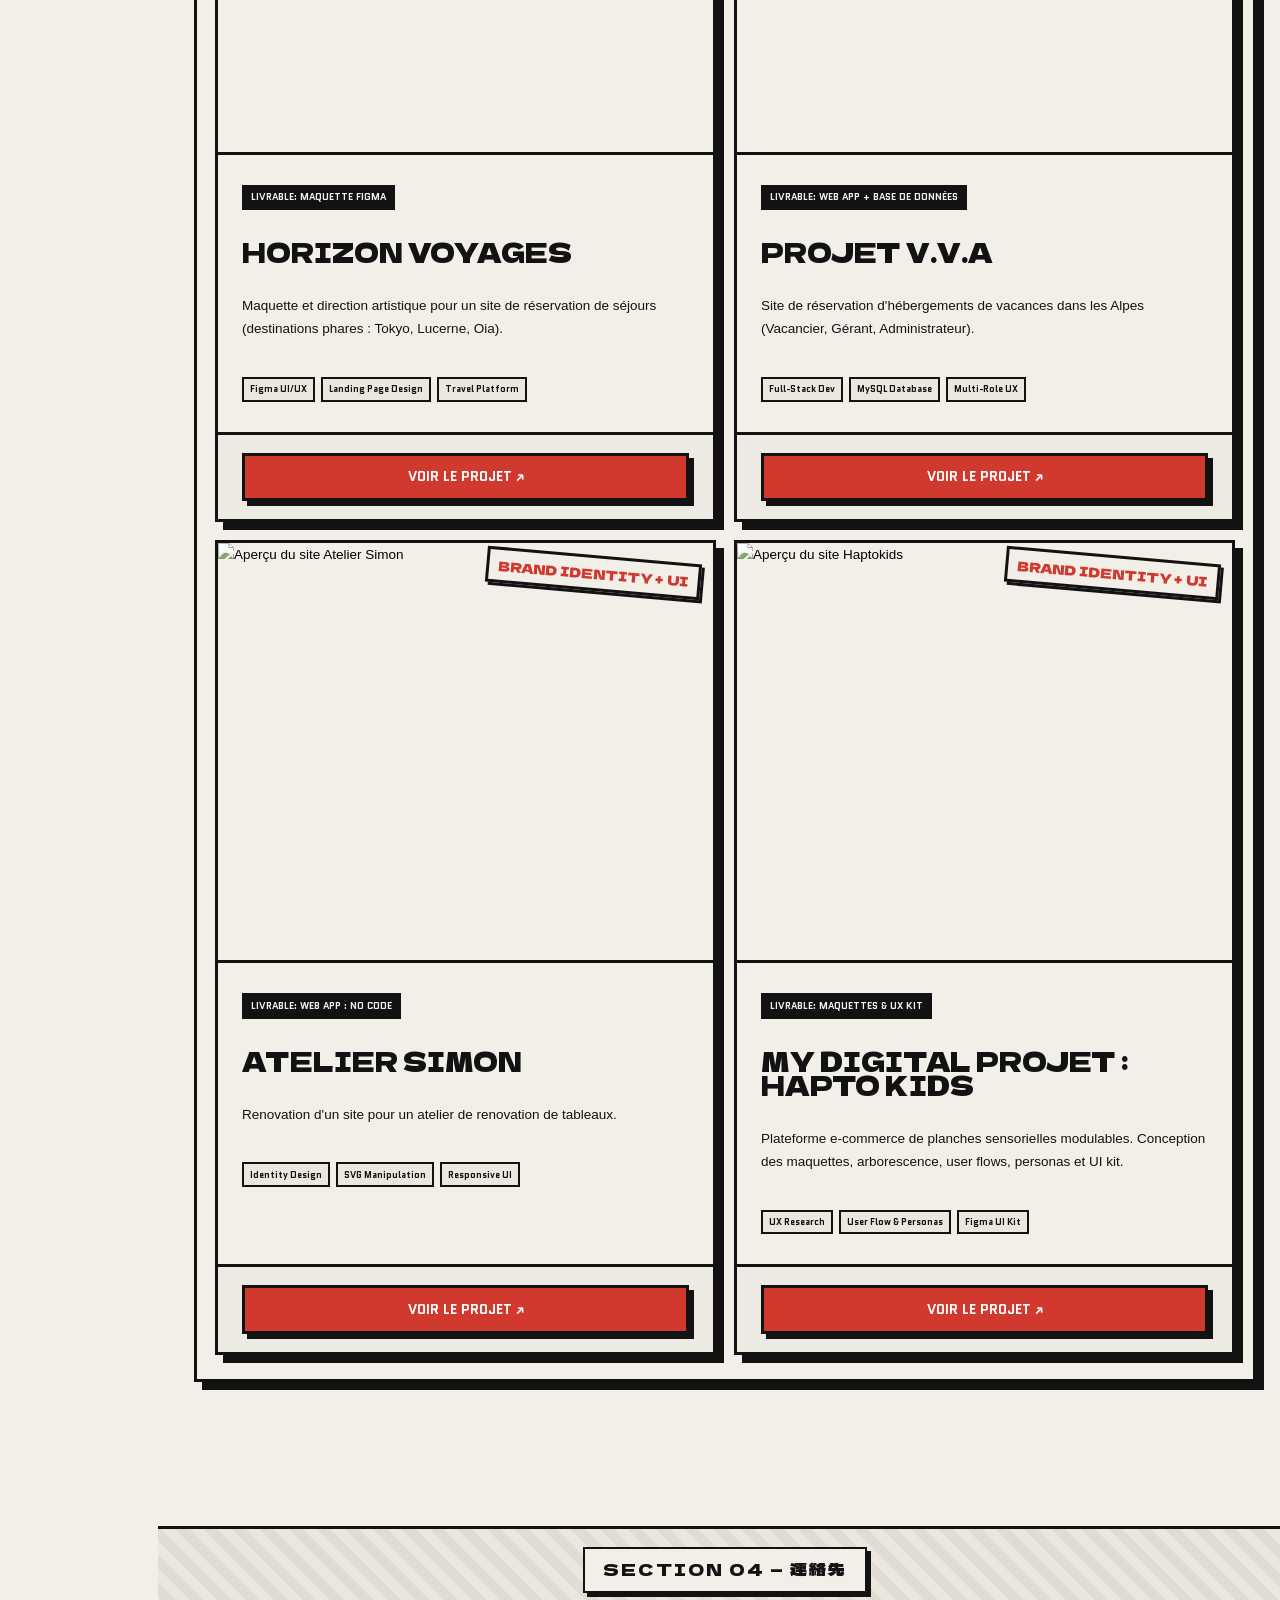
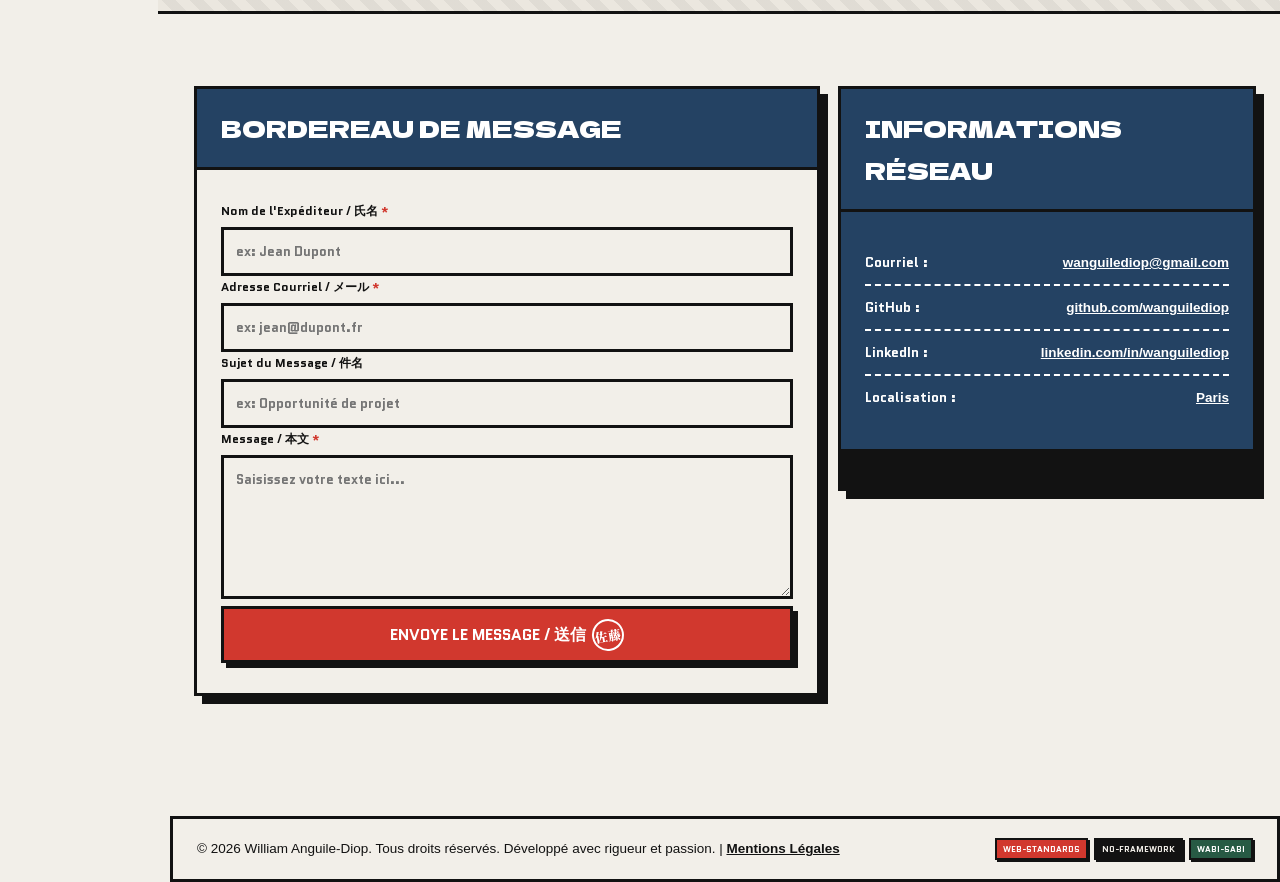
==== commit e4106bd5: "Add files via upload" ====
--- a/index.html
+++ b/index.html
@@ -9,7 +9,7 @@
     <link rel="preconnect" href="https://fonts.googleapis.com">
     <link rel="preconnect" href="https://fonts.gstatic.com" crossorigin>
     <link href="https://fonts.googleapis.com/css2?family=Dela+Gothic+One&family=Noto+Serif+JP:wght@600;900&family=Orbitron:wght@700;900&family=Quantico:wght@700&family=Space+Grotesk:wght@500;700&display=swap" rel="stylesheet">
-    <link rel="stylesheet" href="style.css?v=19">
+    <link rel="stylesheet" href="style.css?v=20">
 </head>
 <body>
     <!-- Écran de Chargement Brutaliste -->
@@ -155,8 +155,8 @@
                                             <span class="retro-badge text-white bg-blue">CSS</span>
                                             <span class="retro-badge text-white bg-blue">Javascript</span>
                                              <span class="retro-badge text-white bg-blue">Php</span>
-                                              <span class="retro-badge text-white bg-blue">Csharp</span>
-                                               <span class="retro-badge text-white bg-blue">C+</span>
+                                              <span class="retro-badge text-white bg-blue">C#</span>
+                                               <span class="retro-badge text-white bg-blue">C++</span>
                                                 <span class="retro-badge text-white bg-blue">Webflow</span>
                                                  <span class="retro-badge text-white bg-blue">Wordpress</span>
                                             <span class="retro-badge text-white bg-blue">MySql</span>
@@ -193,8 +193,8 @@
                                 
                                     <div class="principle-details-box">
                                         <h3 id="principle-title-ja"><span lang="ja">侘寂</span> — Ma Vision</h3>
-                                        <p id="principle-description">Passioné par de multiples domaines créatfs(Dessin, Musique, Photo, Video). Je suis souhaite développer mes compétences créatives 
-                                            pour ppuvoir un jour créé mon propre univers et pouvoir inspirer d'autre personne.</p>
+                                        <p id="principle-description">Passionné par de multiples domaines créatifs(Dessin, Musique, Photo, Video). Je souhaite développer mes compétences créatives 
+                                            pour pouvoir un jour créer mon propre univers et pouvoir inspirer d'autre personne.</p>
                                     </div>
                                 </div>
 
@@ -235,13 +235,11 @@
                                     <div class="skill-category mt-3">
                                         <span class="skill-header">■ PASSIONS</span>
                                         <ul class="brutalist-list" style="margin-top: 0.5rem;">
-                                            <li><strong>Manga et Anime Japonais :
-                                                
-                                            </strong> Passion pour les mangas et animes et leurs univers variés. <br>Anime preférés : Hunter x Hunter, </li>
+                                            <li><strong>Manga et Anime Japonais</strong> </li>
                                             
-                                            <li><strong>Musique Rap US :</strong> Attrait pour le rap et la culture US. <br>Rapper preféré : Kendrick Lamar</li>
+                                            <li><strong>Musique Rap US</strong></li>
                                         
-                                            <li><strong>Jeux-Video :</strong>  De tout type mais surtout compétitif : <br>Smash bros, Street fighter, Overwatch</li>
+                                            <li><strong>Jeux-Video :</strong></li>
                                         </ul>
                                     </div>
                                 </div>
@@ -376,7 +374,7 @@
                                 <!-- Projet 1 -->
                                 <div class="card project-card brutal-card-white">
                                     <div class="project-img-wrapper">
-                                        <img src="assets/projet vol.png" alt="Aperçu du site Horizon Voyages" class="project-img">
+                                        <img src="assets/Horizon Vol Main Mockup.png" alt="Aperçu du site Horizon Voyages" class="project-img">
                                         <div class="project-status-sticker">UI/UX DESIGN + FIGMA</div>
                                     </div>
                                     <div class="card-body">
@@ -390,7 +388,7 @@
                                         </div>
                                     </div>
                                     <div class="card-footer-project">
-                                        <a href="project-horizon.html" class="retro-btn btn-full btn-red btn-project-link">
+                                        <a href="project-Horizon1.html" class="retro-btn btn-full btn-red btn-project-link">
                                             VOIR LE PROJET ↗
                                         </a>
                                     </div>
@@ -399,12 +397,12 @@
                                 <!-- Projet 2 -->
                                 <div class="card project-card brutal-card-white">
                                     <div class="project-img-wrapper">
-                                        <img src="assets/projet vva.png" alt="Aperçu de la plateforme de gestion V.V.A" class="project-img">
+                                        <img src="assets/Mockup Page acceuilVVA.jpeg" alt="Aperçu de la plateforme de gestion V.V.A" class="project-img">
                                         <div class="project-status-sticker">DEV WEB</div>
                                     </div>
                                     <div class="card-body">
                                         <div class="project-price-tag">LIVRABLE: WEB APP + BASE DE DONNÉES</div>
-                                        <h3 class="project-title">Projet V.V.A / </h3>
+                                        <h3 class="project-title">Projet V.V.A </h3>
                                         <p class="project-desc">Site de réservation d'hébergements de vacances dans les Alpes (Vacancier, Gérant, Administrateur).</p>
                                         <div class="project-tags">
                                             <span class="tag-item">Full-Stack Dev</span>
@@ -422,7 +420,7 @@
                                 <!-- Projet 3 -->
                                 <div class="card project-card brutal-card-white">
                                     <div class="project-img-wrapper">
-                                        <img src="assets/atelier simon.png" alt="Aperçu du site Atelier Simon" class="project-img">
+                                        <img src="assets/Atelier Mockup Main.png" alt="Aperçu du site Atelier Simon" class="project-img">
                                         <div class="project-status-sticker">BRAND IDENTITY + UI</div>
                                     </div>
                                     <div class="card-body">
@@ -436,7 +434,7 @@
                                         </div>
                                     </div>
                                     <div class="card-footer-project">
-                                        <a href="project-simon.html" class="retro-btn btn-full btn-red btn-project-link">
+                                        <a href="project-Atelier.html" class="retro-btn btn-full btn-red btn-project-link">
                                             VOIR LE PROJET ↗
                                         </a>
                                     </div>
@@ -445,7 +443,7 @@
                                 <!-- Projet 4 -->
                                 <div class="card project-card brutal-card-white">
                                     <div class="project-img-wrapper">
-                                        <img src="assets/hapto.png" alt="Aperçu du site Haptokids" class="project-img">
+                                        <img src="assets/Hapto Mockup pc.png" alt="Aperçu du site Haptokids" class="project-img">
                                         <div class="project-status-sticker">BRAND IDENTITY + UI</div>
                                     </div>
                                     <div class="card-body">
@@ -459,11 +457,12 @@
                                         </div>
                                     </div>
                                     <div class="card-footer-project">
-                                        <a href="project-hapto.html" class="retro-btn btn-full btn-red btn-project-link">
+                                        <a href="project-Hapto1.html" class="retro-btn btn-full btn-red btn-project-link">
                                             VOIR LE PROJET ↗
                                         </a>
                                     </div>
                                 </div>
+
 
                             </div>
                         </div>
--- a/style.css
+++ b/style.css
@@ -28,6 +28,32 @@
 
     /* Blueprint / Wireframe */
     --wireframe-blue: #0055ff;
+
+    /* ==========================================================================
+       VARIABLES D'ANIMATIONS & TRANSITIONS (TEMPS, DÉLAIS & COURBES)
+       ========================================================================== */
+    /* Vitesse, distance et courbe de l'apparition (fade-in) */
+    --anim-ease-fade: ease-in-out;
+    --anim-distance-fade: -45px;
+
+    /* Durées d'animation spécifiques : 1200ms images / 1400ms textes */
+    --anim-duration-img: 1200ms;
+    --anim-duration-text: 1400ms;
+    --anim-duration-fade: var(--anim-duration-text); /* Défaut : durée des textes */
+
+    /* Délais échelonnés en cascade (stagger) */
+    --anim-delay-step: 0.1s;
+    --anim-delay-1: calc(var(--anim-delay-step) * 1); /* 0.1s */
+    --anim-delay-2: calc(var(--anim-delay-step) * 2); /* 0.2s */
+    --anim-delay-3: calc(var(--anim-delay-step) * 3); /* 0.3s */
+    --anim-delay-4: calc(var(--anim-delay-step) * 4); /* 0.4s */
+    --anim-delay-5: calc(var(--anim-delay-step) * 5); /* 0.5s */
+    --anim-delay-6: calc(var(--anim-delay-step) * 6); /* 0.6s */
+
+    /* Rideau de chargement (loader brutaliste) */
+    --loader-curtain-duration: 0.8s;
+    --loader-curtain-ease: cubic-bezier(0.85, 0, 0.15, 1);
+    --loader-bar-duration: 1.5s;
 }
 
 /* ==========================================================================
@@ -106,6 +132,21 @@
     min-height: 100vh;
 }
 
+/* Layout sans barre latérale (pages projet plein écran) */
+.app-container.no-sidebar {
+    grid-template-columns: 1fr !important;
+    display: block;
+}
+
+.app-container.no-sidebar .sidebar-left {
+    display: none !important;
+}
+
+.app-container.no-sidebar .mobile-logo-area {
+    display: flex !important;
+    margin-bottom: 0;
+}
+
 /* ==========================================================================
    BARRE LATÉRALE GAUCHE (SIDEBAR-LEFT)
    ========================================================================== */
@@ -1132,23 +1173,25 @@
     position: relative; 
     height: 420px; 
     border-bottom: var(--border-width) solid var(--border-color); 
-    background-color: var(--text-dark); /* Like the poster's dark background */
-    padding: 1.5rem;
+    background-color: transparent; 
+    padding: 0;
     overflow: hidden; 
 }
 .project-img { 
     width: 100%; 
     height: 100%; 
-    object-fit: contain; 
+    object-fit: cover; 
+    object-position: center;
     filter: sepia(30%) grayscale(40%) contrast(120%); /* More retro/tan look */
-    border: 2px solid var(--bg-cream); /* Inner frame */
+    border: none;
+    display: block;
     transition: transform 0.4s ease; 
 }
 .project-card:hover .project-img { transform: scale(1.05); }
 .project-status-sticker { 
     position: absolute; 
-    top: 5px; 
-    right: 5px; 
+    top: 12px; 
+    right: 12px; 
     font-family: var(--font-title-massive); 
     font-size: 1.1rem; 
     padding: 0.3rem 0.8rem; 
@@ -1280,7 +1323,7 @@
     justify-content: center;
     align-items: center;
     color: var(--bg-cream);
-    transition: transform 0.8s cubic-bezier(0.85, 0, 0.15, 1);
+    transition: transform var(--loader-curtain-duration, 0.8s) var(--loader-curtain-ease, cubic-bezier(0.85, 0, 0.15, 1));
 }
 
 #brutalist-loader.loaded {
@@ -1346,7 +1389,7 @@
     height: 100%;
     width: 0%;
     background-color: var(--accent-red);
-    animation: loadingBar 1.5s cubic-bezier(0.19, 1, 0.22, 1) forwards;
+    animation: loadingBar var(--loader-bar-duration, 1.5s) cubic-bezier(0.19, 1, 0.22, 1) forwards;
 }
 
 .loader-status {
@@ -1816,7 +1859,7 @@
     /* Project grid and styling */
     .project-img-wrapper {
         height: 250px;
-        padding: 1rem;
+        padding: 0;
     }
     .project-card .card-body {
         padding: 1.2rem 1rem;
@@ -1909,3 +1952,793 @@
         text-align: center;
     }
 }
+
+/* ==========================================================================
+   NOUVEAU SYSTÈME DE CASE STUDY MODERNE (INSPIRATION HANZA x BRUTALISME)
+   ========================================================================== */
+
+.case-study-wrapper {
+    max-width: 1200px;
+    margin: 0 auto;
+    display: flex;
+    flex-direction: column;
+    gap: 3.5rem;
+}
+
+.case-study-hero {
+    background-color: var(--bg-cream);
+    border: var(--border-width) solid var(--text-dark);
+    box-shadow: var(--shadow-flat-large);
+    padding: 3rem;
+    position: relative;
+}
+
+.case-top-ribbon {
+    display: flex;
+    justify-content: space-between;
+    align-items: center;
+    flex-wrap: wrap;
+    gap: 1rem;
+    margin-bottom: 2rem;
+    padding-bottom: 1rem;
+    border-bottom: 2px solid var(--text-dark);
+}
+
+.case-category-badges {
+    display: flex;
+    flex-wrap: wrap;
+    gap: 0.6rem;
+}
+
+.case-status-live {
+    display: inline-flex;
+    align-items: center;
+    gap: 0.5rem;
+    font-family: var(--font-heading);
+    font-size: 0.85rem;
+    font-weight: 900;
+    color: var(--text-dark);
+    background: #e4f7e6;
+    border: 2px solid var(--text-dark);
+    padding: 0.25rem 0.75rem;
+    box-shadow: 2px 2px 0px 0px var(--text-dark);
+}
+
+.case-status-dot {
+    width: 9px;
+    height: 9px;
+    border-radius: 50%;
+    background-color: #27ae60;
+    animation: livePulse 2s infinite;
+}
+
+@keyframes livePulse {
+    0% { transform: scale(0.95); opacity: 0.7; }
+    50% { transform: scale(1.25); opacity: 1; }
+    100% { transform: scale(0.95); opacity: 0.7; }
+}
+
+.case-hero-header-content {
+    display: flex;
+    flex-direction: column;
+    gap: 1.2rem;
+}
+
+.case-hero-title-wrap {
+    display: flex;
+    align-items: baseline;
+    flex-wrap: wrap;
+    gap: 1.5rem;
+}
+
+.case-hero-title {
+    font-family: var(--font-title-massive);
+    font-size: 4rem;
+    line-height: 1.05;
+    text-transform: uppercase;
+    color: var(--text-dark);
+    letter-spacing: -1px;
+}
+
+.case-hero-ja {
+    font-family: var(--font-japanese);
+    font-size: 2.2rem;
+    color: var(--accent-red);
+    font-weight: 900;
+}
+
+.case-hero-tagline {
+    font-family: var(--font-heading);
+    font-size: 1.4rem;
+    font-weight: 700;
+    line-height: 1.4;
+    color: var(--text-dark);
+    max-width: 950px;
+    border-left: 4px solid var(--accent-red);
+    padding-left: 1.2rem;
+    margin-top: 0.5rem;
+}
+
+/* Grille de métadonnées Hanza-style */
+.case-meta-grid {
+    display: grid;
+    grid-template-columns: repeat(4, 1fr) auto;
+    border: var(--border-width) solid var(--text-dark);
+    background-color: var(--bg-paper-dark);
+    box-shadow: var(--shadow-flat);
+    margin-top: 2.5rem;
+}
+
+.case-meta-cell {
+    padding: 1.2rem 1.4rem;
+    border-right: var(--border-width) solid var(--text-dark);
+    display: flex;
+    flex-direction: column;
+    gap: 0.3rem;
+}
+
+.case-meta-cell:last-child {
+    border-right: none;
+}
+
+.case-meta-cell.action-cell {
+    background-color: var(--text-dark);
+    display: flex;
+    align-items: center;
+    justify-content: center;
+    padding: 0 1.5rem;
+}
+
+.case-meta-cell.action-cell .retro-btn {
+    box-shadow: none;
+    border-color: var(--bg-cream);
+    white-space: nowrap;
+}
+
+.case-meta-label {
+    font-family: var(--font-heading);
+    font-size: 0.75rem;
+    font-weight: 900;
+    letter-spacing: 1px;
+    text-transform: uppercase;
+    color: rgba(18, 18, 18, 0.6);
+}
+
+.case-meta-value {
+    font-family: var(--font-heading);
+    font-size: 1.1rem;
+    font-weight: 900;
+    color: var(--text-dark);
+}
+
+/* Grand Hero Visual */
+.case-hero-visual {
+    background-color: var(--bg-cream);
+    border: var(--border-width) solid var(--text-dark);
+    box-shadow: var(--shadow-flat-large);
+    overflow: hidden;
+    position: relative;
+}
+
+.case-visual-topbar {
+    background-color: var(--text-dark);
+    color: var(--bg-cream);
+    padding: 0.6rem 1.2rem;
+    display: flex;
+    justify-content: space-between;
+    align-items: center;
+    font-family: var(--font-heading);
+    font-size: 0.8rem;
+    font-weight: 900;
+    letter-spacing: 0.5px;
+    border-bottom: 2px solid var(--text-dark);
+}
+
+.case-visual-dots {
+    display: flex;
+    gap: 6px;
+}
+
+.case-visual-dot {
+    width: 10px;
+    height: 10px;
+    border-radius: 50%;
+    border: 1px solid rgba(255,255,255,0.4);
+}
+.case-visual-dot.red { background-color: #ff5f56; }
+.case-visual-dot.yellow { background-color: #ffbd2e; }
+.case-visual-dot.green { background-color: #27c93f; }
+
+.case-visual-frame {
+    position: relative;
+    aspect-ratio: 16/9;
+    background-color: #0f1115;
+    overflow: hidden;
+}
+
+.case-visual-img {
+    width: 100%;
+    height: 100%;
+    object-fit: cover;
+    object-position: center;
+    transition: transform 0.6s cubic-bezier(0.2, 1, 0.3, 1);
+    filter: contrast(105%);
+}
+
+.case-visual-frame:hover .case-visual-img {
+    transform: scale(1.02);
+}
+
+.case-corner-marker {
+    position: absolute;
+    font-family: monospace;
+    font-size: 1.8rem;
+    font-weight: 900;
+    color: var(--accent-red);
+    z-index: 5;
+    pointer-events: none;
+}
+.case-corner-marker.tl { top: 12px; left: 12px; }
+.case-corner-marker.tr { top: 12px; right: 12px; }
+.case-corner-marker.bl { bottom: 12px; left: 12px; }
+.case-corner-marker.br { bottom: 12px; right: 12px; }
+
+/* Bloc Témoignage Client (Hanza Quote) */
+.case-quote-card {
+    background-color: var(--bg-paper-dark);
+    border: var(--border-width) solid var(--text-dark);
+    box-shadow: var(--shadow-flat);
+    padding: 2.5rem 3rem;
+    display: grid;
+    grid-template-columns: auto 1fr auto;
+    gap: 2.5rem;
+    align-items: center;
+    position: relative;
+}
+
+.case-quote-mark {
+    font-family: var(--font-title-massive);
+    font-size: 5rem;
+    line-height: 0.8;
+    color: var(--accent-red);
+    user-select: none;
+}
+
+.case-quote-body {
+    display: flex;
+    flex-direction: column;
+    gap: 1rem;
+}
+
+.case-quote-text {
+    font-family: var(--font-body);
+    font-size: 1.3rem;
+    font-weight: 700;
+    line-height: 1.6;
+    color: var(--text-dark);
+    font-style: italic;
+}
+
+.case-quote-author {
+    display: flex;
+    align-items: center;
+    gap: 0.8rem;
+}
+
+.case-quote-author-name {
+    font-family: var(--font-heading);
+    font-size: 1rem;
+    font-weight: 900;
+    text-transform: uppercase;
+}
+
+.case-quote-author-role {
+    font-size: 0.9rem;
+    opacity: 0.7;
+    font-family: var(--font-heading);
+}
+
+.case-quote-stamp {
+    width: 65px;
+    height: 65px;
+    border: 3px solid var(--accent-red);
+    border-radius: 50%;
+    display: flex;
+    align-items: center;
+    justify-content: center;
+    color: var(--accent-red);
+    font-family: var(--font-japanese);
+    font-size: 1.8rem;
+    font-weight: 900;
+    transform: rotate(-8deg);
+    flex-shrink: 0;
+}
+
+/* Sections Défi / Solution / Résultats */
+.case-section-box {
+    background-color: var(--bg-cream);
+    border: var(--border-width) solid var(--text-dark);
+    box-shadow: var(--shadow-flat);
+    padding: 3rem;
+}
+
+.case-section-header {
+    display: flex;
+    align-items: center;
+    justify-content: space-between;
+    margin-bottom: 2rem;
+    border-bottom: 3px solid var(--text-dark);
+    padding-bottom: 1.2rem;
+}
+
+.case-section-badge {
+    background-color: var(--text-dark);
+    color: var(--bg-cream);
+    font-family: var(--font-heading);
+    font-size: 0.9rem;
+    font-weight: 900;
+    padding: 0.35rem 0.9rem;
+    letter-spacing: 1px;
+    box-shadow: 3px 3px 0px 0px var(--accent-red);
+    text-transform: uppercase;
+}
+
+.case-section-ja {
+    font-family: var(--font-japanese);
+    font-size: 1.4rem;
+    font-weight: 900;
+    color: var(--accent-red);
+}
+
+.case-grid-two-cols {
+    display: grid;
+    grid-template-columns: 1.3fr 1fr;
+    gap: 3.5rem;
+    align-items: start;
+}
+
+.case-content-lead {
+    font-size: 1.3rem;
+    font-weight: 700;
+    line-height: 1.6;
+    margin-bottom: 1.2rem;
+    color: var(--text-dark);
+}
+
+.case-content-para {
+    font-size: 1.05rem;
+    line-height: 1.8;
+    margin-bottom: 1.2rem;
+    color: #2b2b2b;
+}
+
+/* Bloc d'analyse & bullet points techniques */
+.case-spec-card {
+    background-color: var(--bg-paper-dark);
+    border: 2px solid var(--text-dark);
+    box-shadow: var(--shadow-flat-pressed);
+    padding: 2rem;
+}
+
+.case-spec-card h4 {
+    font-family: var(--font-heading);
+    font-size: 1.1rem;
+    font-weight: 900;
+    text-transform: uppercase;
+    margin-bottom: 1.2rem;
+    border-bottom: 2px solid var(--text-dark);
+    padding-bottom: 0.5rem;
+    display: flex;
+    align-items: center;
+    justify-content: space-between;
+}
+
+.case-spec-list {
+    list-style: none;
+    display: flex;
+    flex-direction: column;
+    gap: 1rem;
+}
+
+.case-spec-list li {
+    position: relative;
+    padding-left: 1.8rem;
+    font-size: 0.95rem;
+    line-height: 1.6;
+}
+
+.case-spec-list li::before {
+    content: "■";
+    position: absolute;
+    left: 0;
+    top: 0;
+    color: var(--accent-red);
+    font-size: 0.85rem;
+}
+
+/* Grille des Métriques / KPIs */
+.case-metrics-grid {
+    display: grid;
+    grid-template-columns: repeat(4, 1fr);
+    gap: 1.5rem;
+    margin-top: 2rem;
+}
+
+.case-metric-card {
+    background-color: var(--bg-paper-dark);
+    border: var(--border-width) solid var(--text-dark);
+    box-shadow: var(--shadow-flat);
+    padding: 2rem 1.5rem;
+    display: flex;
+    flex-direction: column;
+    gap: 0.5rem;
+    transition: transform 0.2s ease, box-shadow 0.2s ease;
+}
+
+.case-metric-card:hover {
+    transform: translate(-3px, -3px);
+    box-shadow: var(--shadow-flat-large);
+}
+
+.case-metric-num {
+    font-family: var(--font-title-massive);
+    font-size: 3rem;
+    line-height: 1;
+    color: var(--accent-red);
+}
+
+.case-metric-label {
+    font-family: var(--font-heading);
+    font-size: 1rem;
+    font-weight: 900;
+    text-transform: uppercase;
+    color: var(--text-dark);
+}
+
+.case-metric-desc {
+    font-size: 0.85rem;
+    line-height: 1.5;
+    opacity: 0.85;
+}
+
+/* Galerie et Interludes Visuels */
+.case-gallery-grid {
+    display: grid;
+    grid-template-columns: 1fr 1fr;
+    gap: 2rem;
+}
+
+.case-gallery-card {
+    border: var(--border-width) solid var(--text-dark);
+    background-color: var(--bg-cream);
+    box-shadow: var(--shadow-flat);
+    overflow: hidden;
+    display: flex;
+    flex-direction: column;
+}
+
+.case-gallery-card.full-width {
+    grid-column: 1 / -1;
+}
+
+.case-gallery-img-wrap {
+    position: relative;
+    aspect-ratio: 16/10;
+    background-color: #121212;
+    overflow: hidden;
+}
+
+.case-gallery-img {
+    width: 100%;
+    height: 100%;
+    object-fit: cover;
+    transition: transform 0.5s ease;
+}
+
+.case-gallery-card:hover .case-gallery-img {
+    transform: scale(1.03);
+}
+
+.case-gallery-caption {
+    padding: 1rem 1.5rem;
+    background-color: var(--bg-paper-dark);
+    border-top: 2px solid var(--text-dark);
+    display: flex;
+    justify-content: space-between;
+    align-items: center;
+    font-family: var(--font-heading);
+    font-size: 0.85rem;
+    font-weight: 900;
+}
+
+/* Carte Projet Suivant (Hanza Next Project) */
+.case-next-project {
+    background-color: var(--text-dark);
+    color: var(--bg-cream);
+    border: var(--border-width) solid var(--text-dark);
+    box-shadow: var(--shadow-flat-large);
+    padding: 3rem;
+    text-decoration: none;
+    display: grid;
+    grid-template-columns: 1fr auto;
+    gap: 2rem;
+    align-items: center;
+    transition: all 0.25s ease;
+    position: relative;
+    overflow: hidden;
+}
+
+.case-next-project::before {
+    content: '';
+    position: absolute;
+    top: 0;
+    left: 0;
+    width: 8px;
+    height: 100%;
+    background-color: var(--accent-red);
+}
+
+.case-next-project:hover {
+    background-color: #1a1a1a;
+    transform: translate(-4px, -4px);
+    box-shadow: 12px 12px 0px 0px var(--accent-red);
+}
+
+.case-next-eyebrow {
+    font-family: var(--font-heading);
+    font-size: 0.9rem;
+    font-weight: 900;
+    letter-spacing: 2px;
+    color: var(--accent-red);
+    text-transform: uppercase;
+    display: flex;
+    align-items: center;
+    gap: 0.8rem;
+    margin-bottom: 0.8rem;
+}
+
+.case-next-title {
+    font-family: var(--font-title-massive);
+    font-size: 2.8rem;
+    line-height: 1.1;
+    color: var(--bg-cream);
+    text-transform: uppercase;
+}
+
+.case-next-desc {
+    font-family: var(--font-body);
+    font-size: 1.1rem;
+    opacity: 0.85;
+    max-width: 650px;
+    margin-top: 0.6rem;
+}
+
+.case-next-arrow-btn {
+    width: 80px;
+    height: 80px;
+    border: 3px solid var(--bg-cream);
+    background-color: var(--accent-red);
+    color: var(--bg-cream);
+    font-size: 2.5rem;
+    font-weight: 900;
+    display: flex;
+    align-items: center;
+    justify-content: center;
+    box-shadow: 4px 4px 0px 0px var(--bg-cream);
+    transition: transform 0.25s ease, background-color 0.25s ease;
+    flex-shrink: 0;
+}
+
+.case-next-project:hover .case-next-arrow-btn {
+    transform: translate(4px, -4px) rotate(45deg);
+    background-color: var(--bg-cream);
+    color: var(--text-dark);
+}
+
+/* Footer de page de projet */
+.case-footer-stamp-area {
+    display: flex;
+    justify-content: space-between;
+    align-items: center;
+    flex-wrap: wrap;
+    gap: 2rem;
+    border-top: 3px solid var(--text-dark);
+    padding-top: 2rem;
+    margin-top: 1rem;
+}
+
+.case-stamp-badge {
+    display: flex;
+    align-items: center;
+    gap: 1.2rem;
+}
+
+.case-stamp-circle {
+    width: 55px;
+    height: 55px;
+    border: 3px solid var(--accent-red);
+    border-radius: 50%;
+    color: var(--accent-red);
+    font-family: var(--font-japanese);
+    font-size: 1.7rem;
+    font-weight: 900;
+    display: flex;
+    align-items: center;
+    justify-content: center;
+    transform: rotate(-10deg);
+}
+
+/* Media Queries pour Case Study */
+@media (max-width: 1100px) {
+    .case-meta-grid {
+        grid-template-columns: repeat(2, 1fr);
+    }
+    .case-meta-cell:nth-child(2) {
+        border-right: none;
+    }
+    .case-meta-cell:nth-child(1),
+    .case-meta-cell:nth-child(2) {
+        border-bottom: var(--border-width) solid var(--text-dark);
+    }
+    .case-meta-cell.action-cell {
+        grid-column: 1 / -1;
+        padding: 1.2rem;
+        border-top: var(--border-width) solid var(--text-dark);
+        border-right: none;
+    }
+    .case-metrics-grid {
+        grid-template-columns: repeat(2, 1fr);
+    }
+}
+
+@media (max-width: 850px) {
+    .case-study-hero {
+        padding: 1.8rem 1.4rem;
+    }
+    .case-hero-title {
+        font-size: 2.6rem;
+    }
+    .case-hero-ja {
+        font-size: 1.6rem;
+    }
+    .case-hero-tagline {
+        font-size: 1.1rem;
+    }
+    .case-quote-card {
+        grid-template-columns: 1fr;
+        padding: 1.8rem 1.4rem;
+        gap: 1.5rem;
+    }
+    .case-quote-mark {
+        display: none;
+    }
+    .case-quote-stamp {
+        align-self: flex-start;
+    }
+    .case-grid-two-cols {
+        grid-template-columns: 1fr;
+        gap: 2rem;
+    }
+    .case-gallery-grid {
+        grid-template-columns: 1fr;
+    }
+    .case-section-box {
+        padding: 1.8rem 1.4rem;
+    }
+    .case-next-project {
+        grid-template-columns: 1fr;
+        padding: 2rem 1.5rem;
+    }
+    .case-next-arrow-btn {
+        width: 60px;
+        height: 60px;
+        font-size: 1.8rem;
+    }
+}
+
+@media (max-width: 550px) {
+    .case-meta-grid {
+        grid-template-columns: 1fr;
+    }
+    .case-meta-cell {
+        border-right: none;
+        border-bottom: var(--border-width) solid var(--text-dark);
+    }
+    .case-metrics-grid {
+        grid-template-columns: 1fr;
+    }
+    .case-metric-num {
+        font-size: 2.5rem;
+    }
+    .case-next-title {
+        font-size: 2rem;
+    }
+}
+
+/* ==========================================================================
+   ANIMATIONS D'APPARITION (FADE IN DE GAUCHE À DROITE)
+   ========================================================================== */
+.fade-in-left {
+    opacity: 0;
+    transform: translateX(var(--anim-distance-fade, -45px));
+    transition: opacity var(--anim-duration-text, 1400ms) var(--anim-ease-fade, ease-in-out), 
+                transform var(--anim-duration-text, 1400ms) var(--anim-ease-fade, ease-in-out);
+    will-change: opacity, transform;
+}
+
+.fade-in-left.is-visible {
+    opacity: 1;
+    transform: translateX(0);
+}
+
+/* Durée spécifique pour les images et conteneurs visuels (1200ms) */
+img.fade-in-left,
+picture.fade-in-left,
+video.fade-in-left,
+.fade-in-left:has(img),
+.fade-in-left:has(picture),
+.fade-in-left:has(video),
+.vva-hero-img.fade-in-left,
+.vva-hero-section.fade-in-left,
+.vva-synopsis-box.fade-in-left,
+.vva-red-showcase-box.fade-in-left,
+.project-hero-media.fade-in-left,
+.showcase-box-media.fade-in-left,
+.gallery-item.fade-in-left,
+.project-banner-card.fade-in-left,
+.project-card-media.fade-in-left,
+.fade-in-left.anim-img,
+.fade-in-left.anim-image {
+    transition-duration: var(--anim-duration-img, 1200ms);
+}
+
+/* Durée spécifique pour les textes (1400ms) */
+h1.fade-in-left,
+h2.fade-in-left,
+h3.fade-in-left,
+h4.fade-in-left,
+h5.fade-in-left,
+h6.fade-in-left,
+p.fade-in-left,
+span.fade-in-left,
+a.fade-in-left,
+.vva-title-group.fade-in-left,
+.vva-meta-item.fade-in-left,
+.vva-feature-block.fade-in-left,
+.vva-metric-item.fade-in-left,
+.vva-footer-cta.fade-in-left,
+.project-detail-header.fade-in-left,
+.project-overview-block.fade-in-left,
+.fade-in-left.anim-text {
+    transition-duration: var(--anim-duration-text, 1400ms);
+}
+
+/* Délais échelonnés (stagger) */
+.delay-1 { transition-delay: var(--anim-delay-1, 0.1s); }
+.delay-2 { transition-delay: var(--anim-delay-2, 0.2s); }
+.delay-3 { transition-delay: var(--anim-delay-3, 0.3s); }
+.delay-4 { transition-delay: var(--anim-delay-4, 0.4s); }
+.delay-5 { transition-delay: var(--anim-delay-5, 0.5s); }
+.delay-6 { transition-delay: var(--anim-delay-6, 0.6s); }
+
+/* Préservation des animations d'ombres portées et de survol pour les images et conteneurs */
+.fade-in-left.is-visible:hover {
+    transition: transform 0.25s ease, box-shadow 0.25s ease !important;
+}
+
+.project-card.fade-in-left.is-visible:hover,
+.case-gallery-card.fade-in-left.is-visible:hover,
+.case-metric-card.fade-in-left.is-visible:hover,
+.timeline-card.fade-in-left.is-visible:hover,
+.highlight-box.fade-in-left.is-visible:hover {
+    transform: translate(-3px, -3px) !important;
+}
+
+@media (prefers-reduced-motion: reduce) {
+    .fade-in-left {
+        opacity: 1 !important;
+        transform: none !important;
+        transition: none !important;
+    }
+}
+
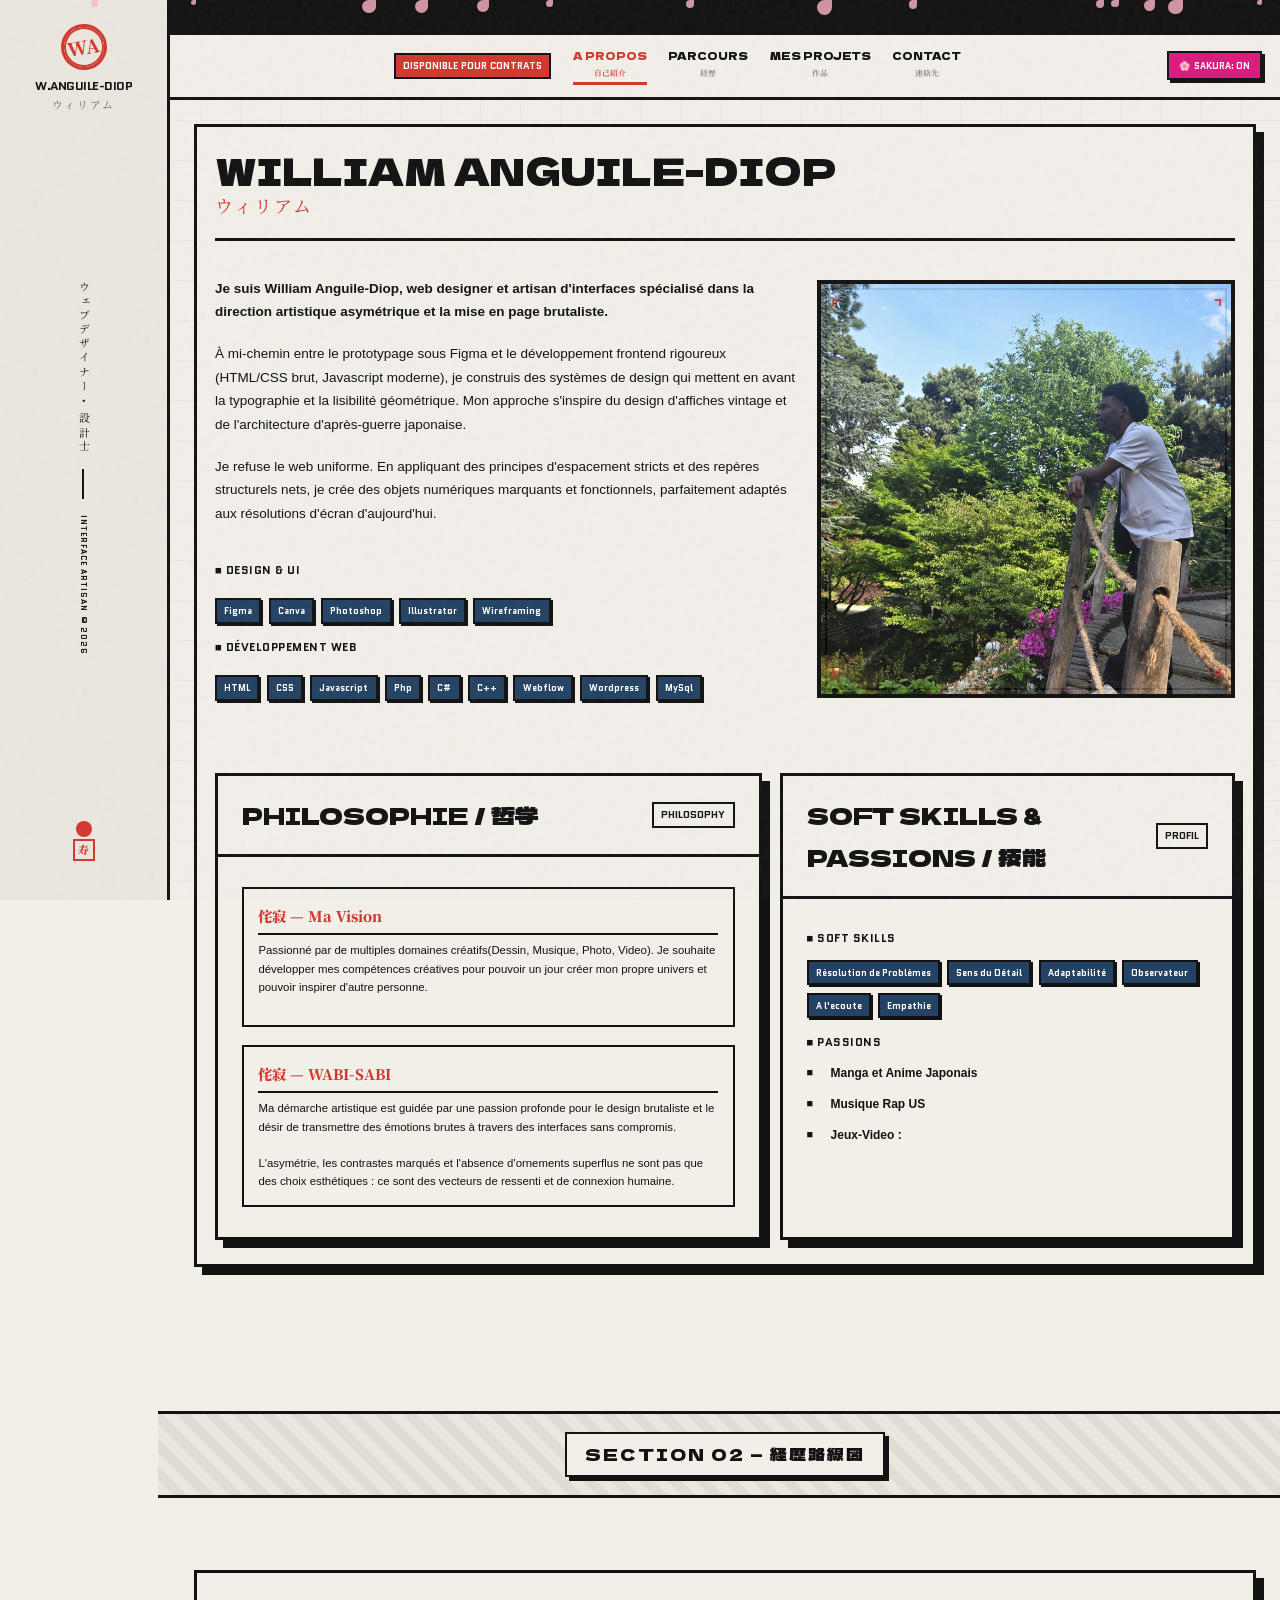
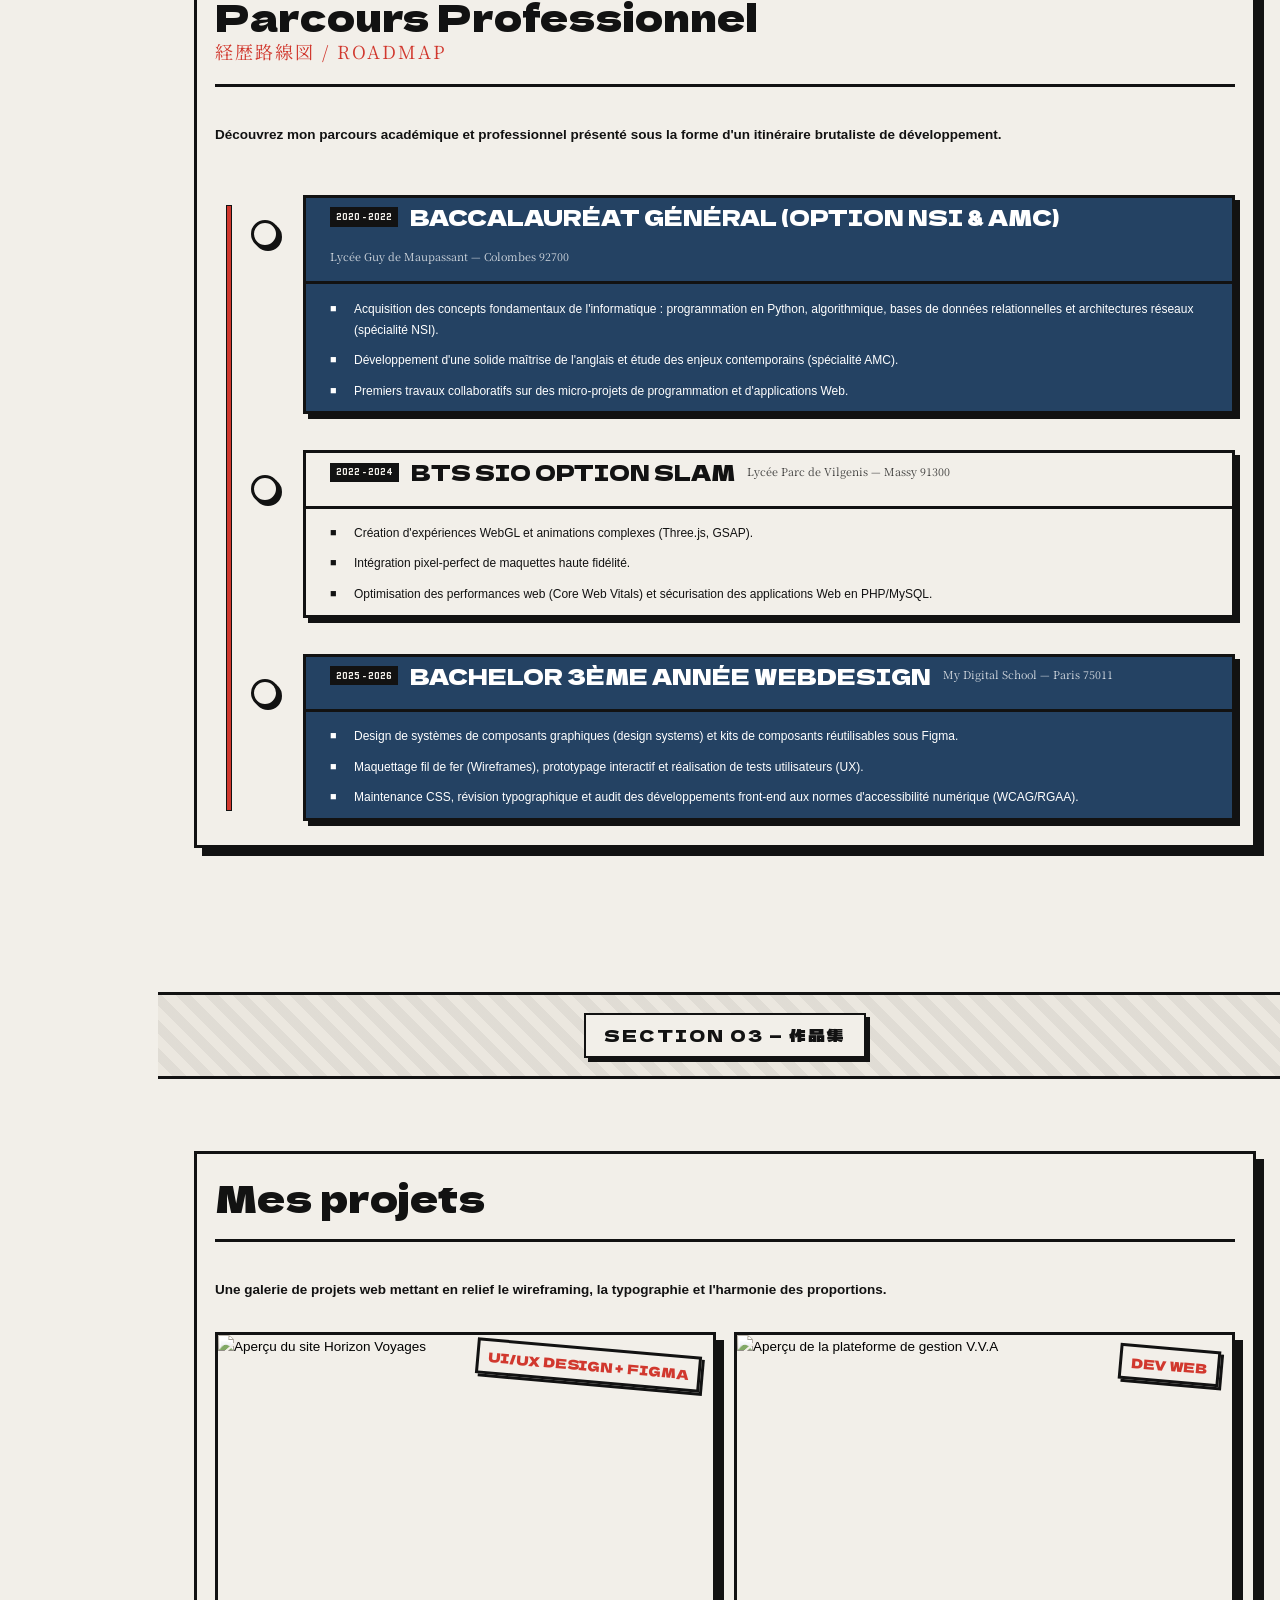
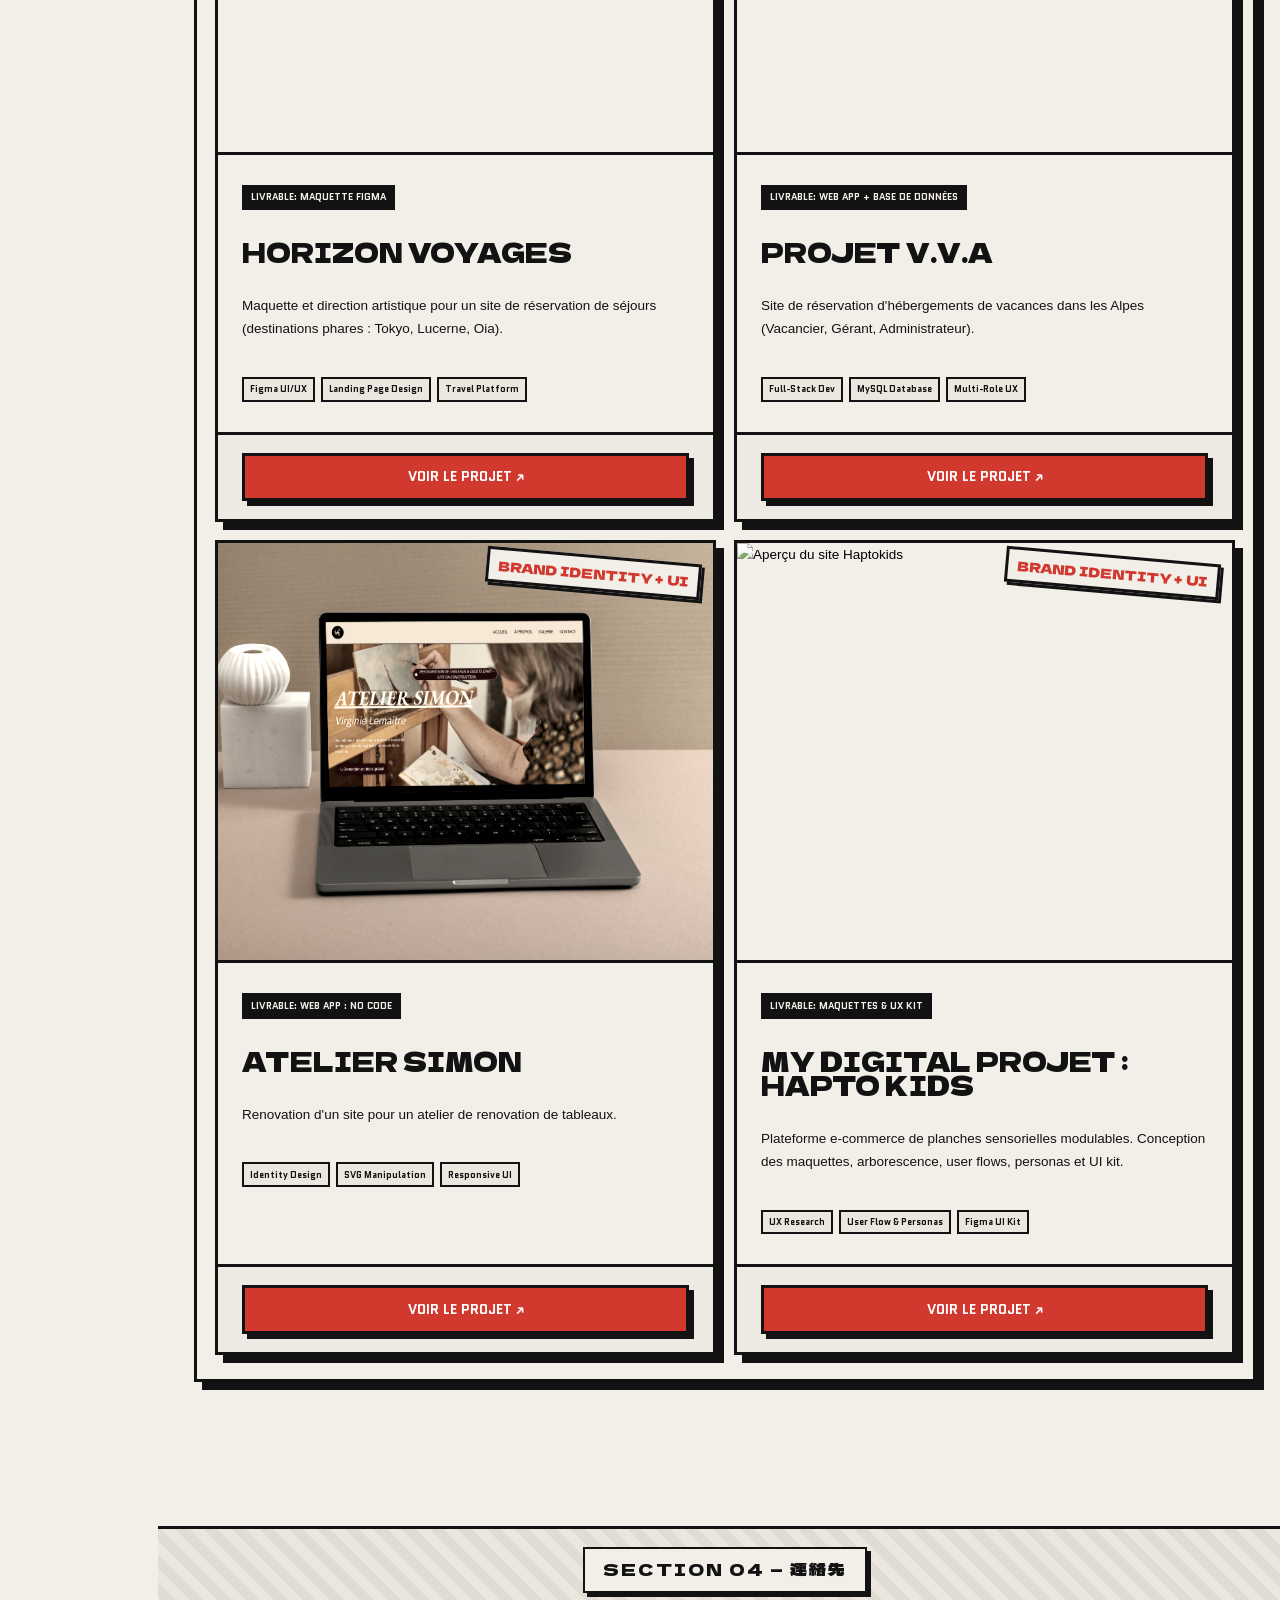
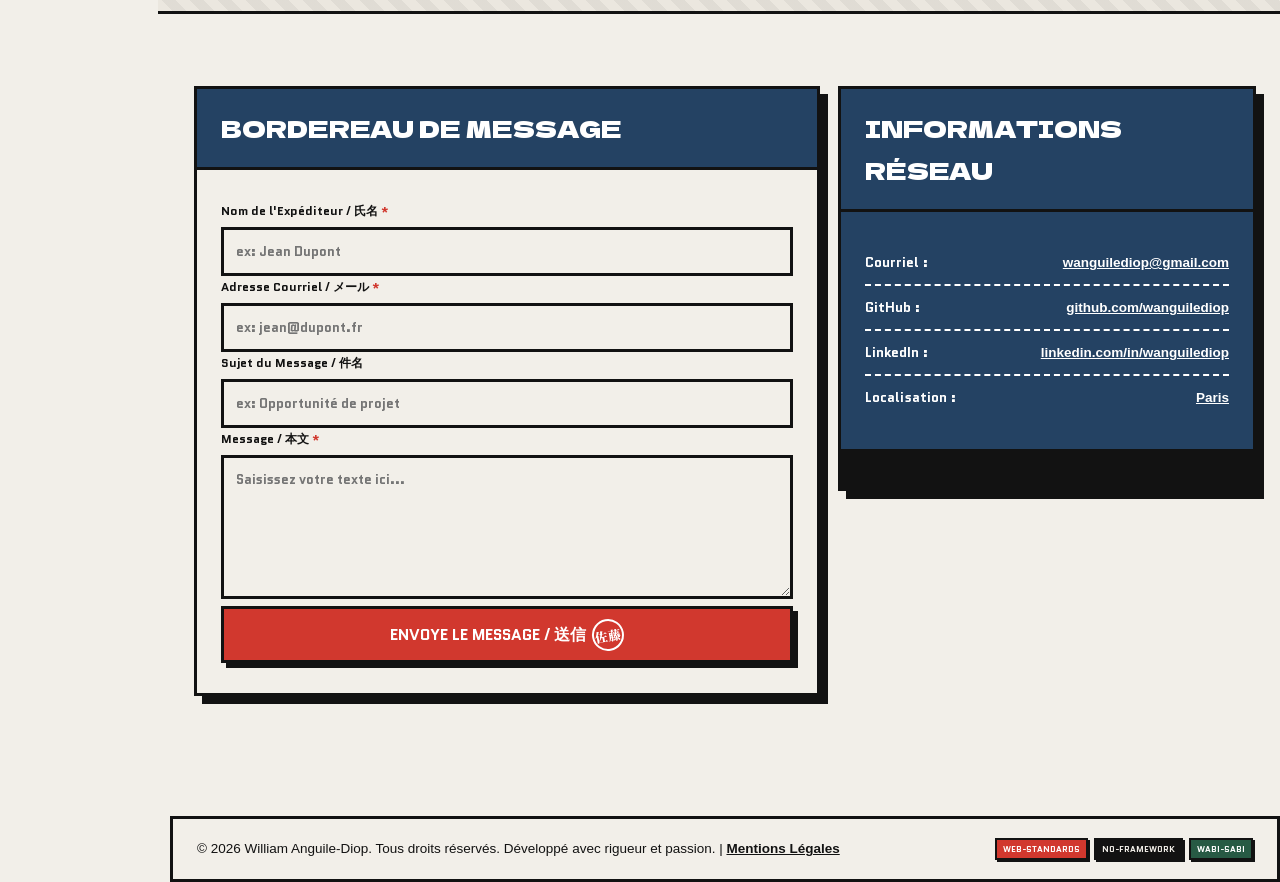
==== commit e3038274: "Add files via upload" ====
--- a/index.html
+++ b/index.html
@@ -167,7 +167,7 @@
                             
                             <div class="hero-portrait-container">
                                 <div class="portrait-frame">
-                                    <img src="assets/profil will.jpg" alt="William Anguile-Diop Portrait" class="portrait-img">
+                                    <img src="profil will.jpg" alt="William Anguile-Diop Portrait" class="portrait-img">
                                     <div class="portrait-markers">
                                         <span class="marker top-left">⌜</span>
                                         <span class="marker top-right">⌝</span>
@@ -374,7 +374,7 @@
                                 <!-- Projet 1 -->
                                 <div class="card project-card brutal-card-white">
                                     <div class="project-img-wrapper">
-                                        <img src="assets/Horizon Vol Main Mockup.png" alt="Aperçu du site Horizon Voyages" class="project-img">
+                                        <img src="Horizon Vol Main Mockup.WebP" alt="Aperçu du site Horizon Voyages" class="project-img">
                                         <div class="project-status-sticker">UI/UX DESIGN + FIGMA</div>
                                     </div>
                                     <div class="card-body">
@@ -397,7 +397,7 @@
                                 <!-- Projet 2 -->
                                 <div class="card project-card brutal-card-white">
                                     <div class="project-img-wrapper">
-                                        <img src="assets/Mockup Page acceuilVVA.jpeg" alt="Aperçu de la plateforme de gestion V.V.A" class="project-img">
+                                        <img src="Mockup Page acceuilVVA.WebP" alt="Aperçu de la plateforme de gestion V.V.A" class="project-img">
                                         <div class="project-status-sticker">DEV WEB</div>
                                     </div>
                                     <div class="card-body">
@@ -420,7 +420,7 @@
                                 <!-- Projet 3 -->
                                 <div class="card project-card brutal-card-white">
                                     <div class="project-img-wrapper">
-                                        <img src="assets/Atelier Mockup Main.png" alt="Aperçu du site Atelier Simon" class="project-img">
+                                        <img src="Atelier Mockup Main.webp" alt="Aperçu du site Atelier Simon" class="project-img">
                                         <div class="project-status-sticker">BRAND IDENTITY + UI</div>
                                     </div>
                                     <div class="card-body">
@@ -443,7 +443,7 @@
                                 <!-- Projet 4 -->
                                 <div class="card project-card brutal-card-white">
                                     <div class="project-img-wrapper">
-                                        <img src="assets/Hapto Mockup pc.png" alt="Aperçu du site Haptokids" class="project-img">
+                                        <img src="Hapto Mockup pc.WebP" alt="Aperçu du site Haptokids" class="project-img">
                                         <div class="project-status-sticker">BRAND IDENTITY + UI</div>
                                     </div>
                                     <div class="card-body">
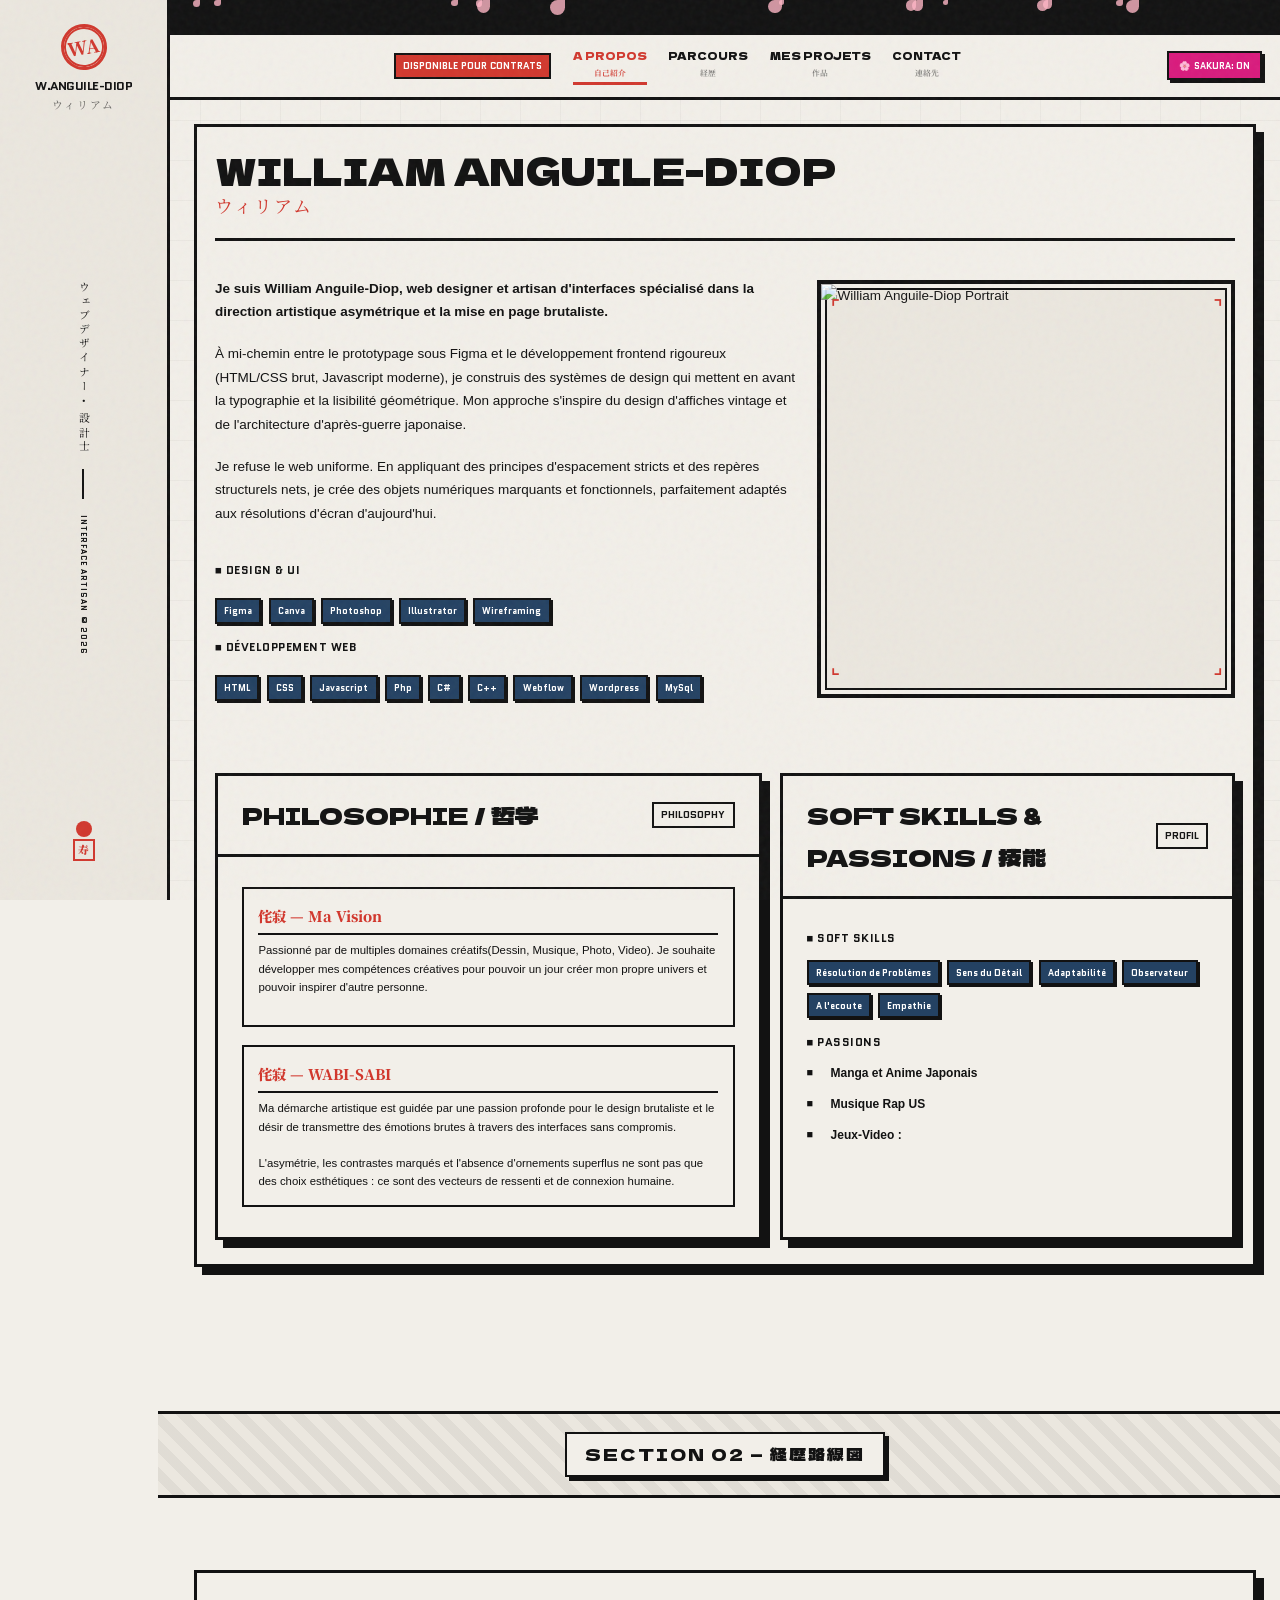
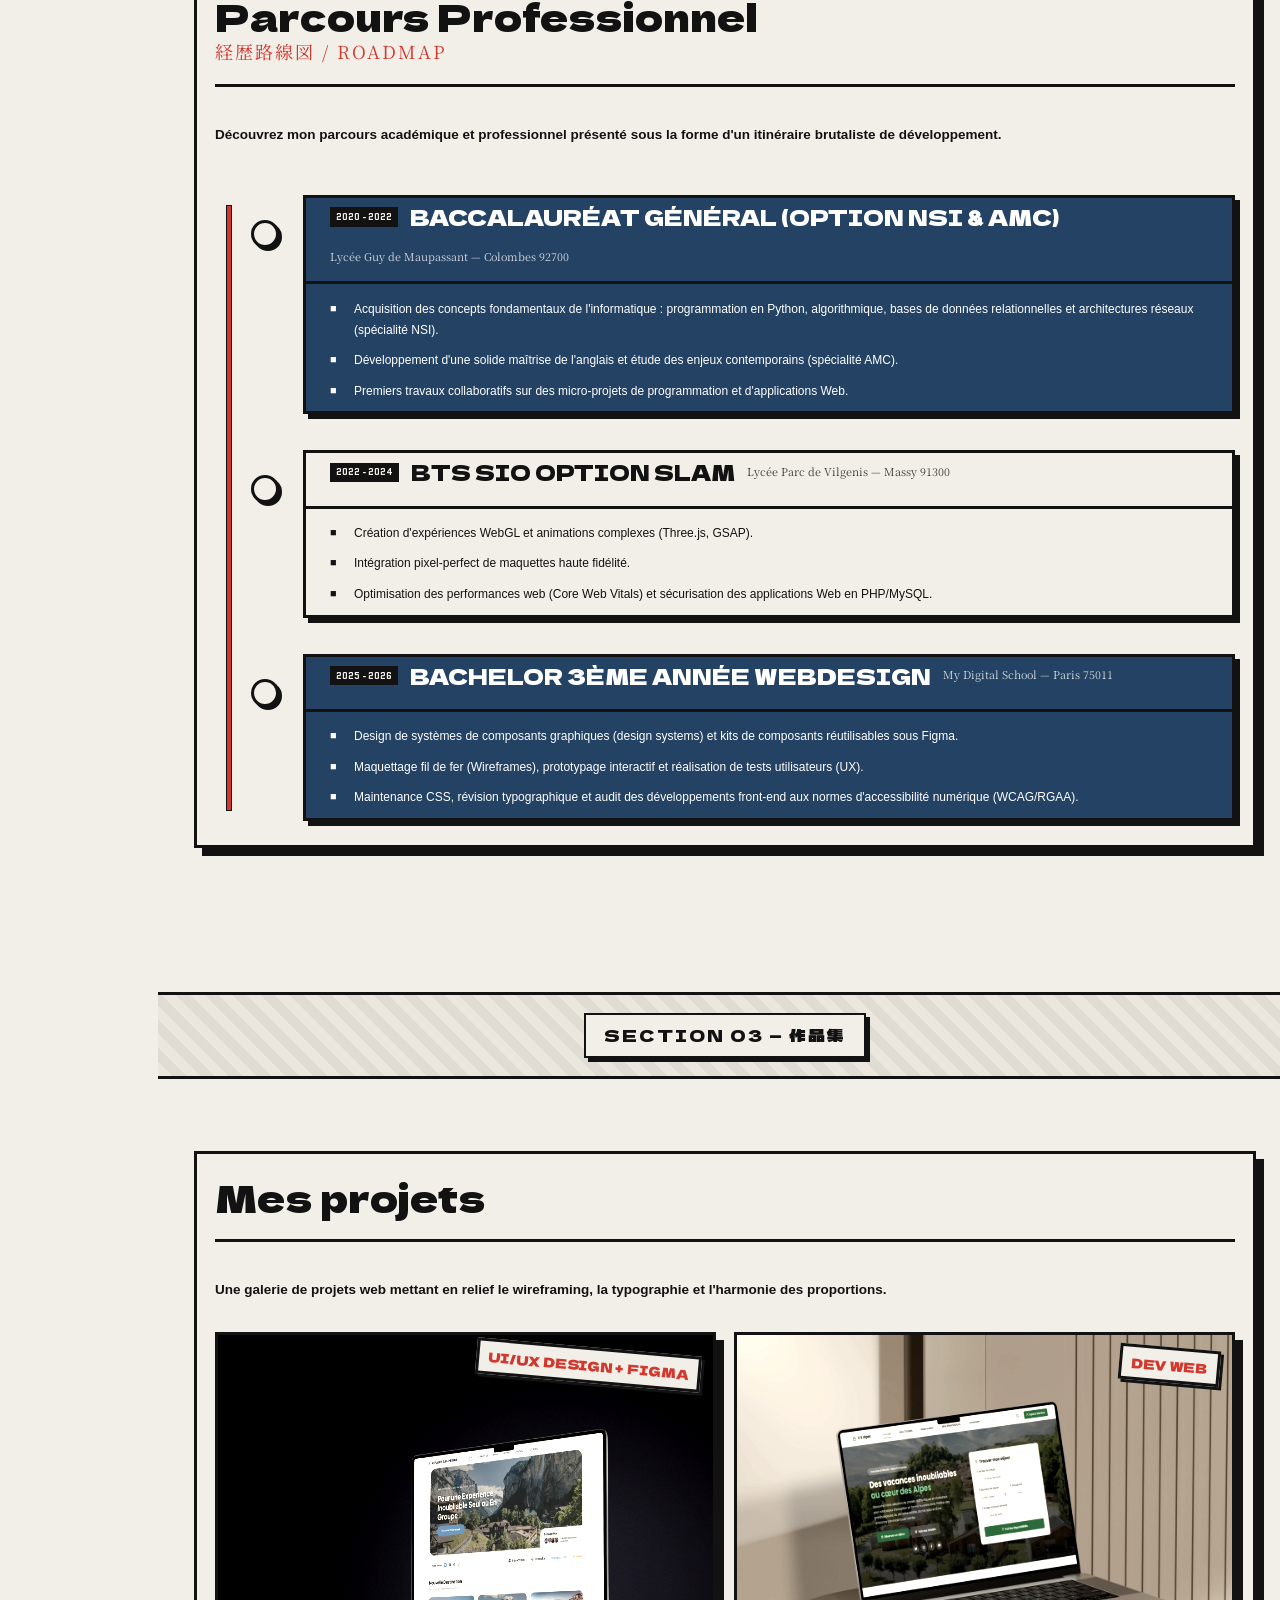
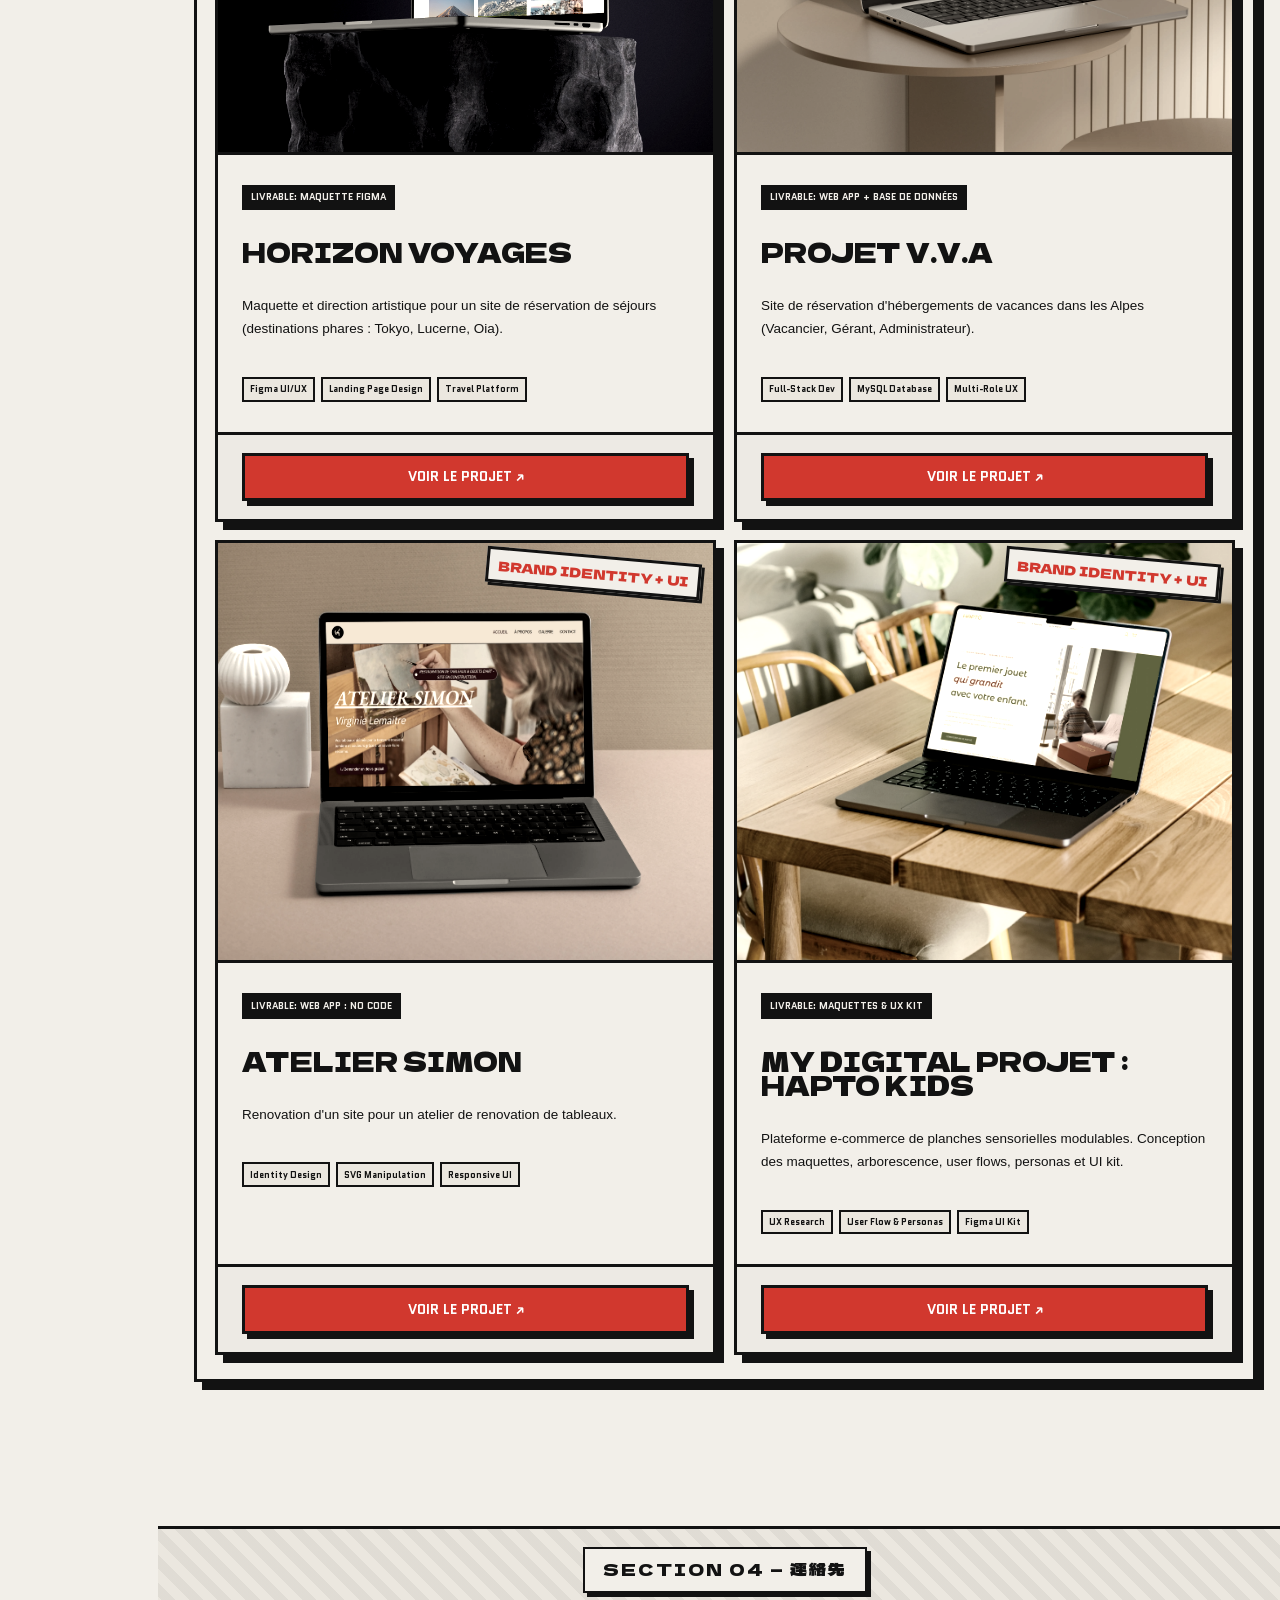
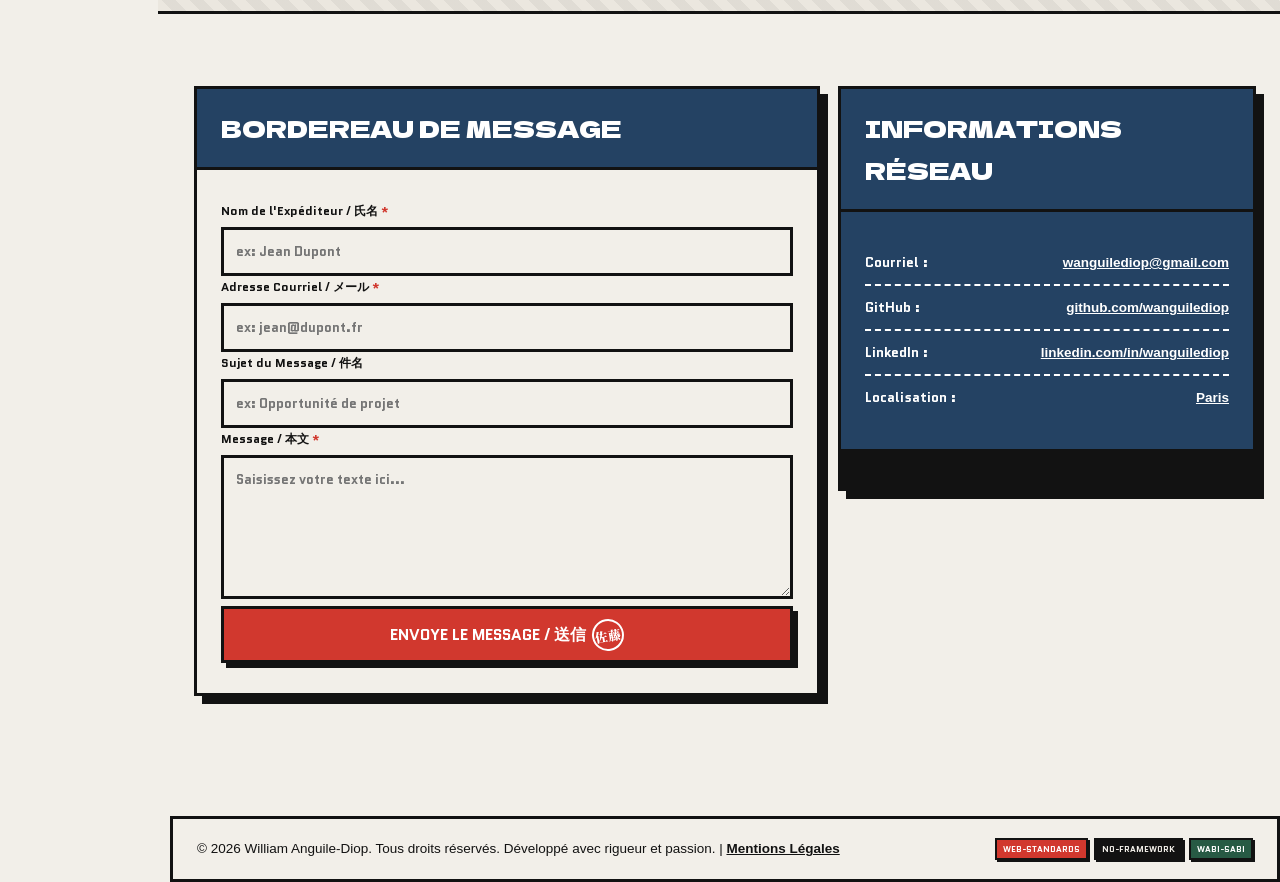
==== commit 2e3f595c: "Add files via upload" ====
--- a/index.html
+++ b/index.html
@@ -374,7 +374,7 @@
                                 <!-- Projet 1 -->
                                 <div class="card project-card brutal-card-white">
                                     <div class="project-img-wrapper">
-                                        <img src="Horizon Vol Main Mockup.WebP" alt="Aperçu du site Horizon Voyages" class="project-img">
+                                        <img src="Horizon Vol Main Mockup.webp" alt="Aperçu du site Horizon Voyages" class="project-img">
                                         <div class="project-status-sticker">UI/UX DESIGN + FIGMA</div>
                                     </div>
                                     <div class="card-body">
@@ -397,7 +397,7 @@
                                 <!-- Projet 2 -->
                                 <div class="card project-card brutal-card-white">
                                     <div class="project-img-wrapper">
-                                        <img src="Mockup Page acceuilVVA.WebP" alt="Aperçu de la plateforme de gestion V.V.A" class="project-img">
+                                        <img src="Mockup Page acceuilVVA.webp" alt="Aperçu de la plateforme de gestion V.V.A" class="project-img">
                                         <div class="project-status-sticker">DEV WEB</div>
                                     </div>
                                     <div class="card-body">
@@ -443,7 +443,7 @@
                                 <!-- Projet 4 -->
                                 <div class="card project-card brutal-card-white">
                                     <div class="project-img-wrapper">
-                                        <img src="Hapto Mockup pc.WebP" alt="Aperçu du site Haptokids" class="project-img">
+                                        <img src="Hapto Mockup pc.webp" alt="Aperçu du site Haptokids" class="project-img">
                                         <div class="project-status-sticker">BRAND IDENTITY + UI</div>
                                     </div>
                                     <div class="card-body">
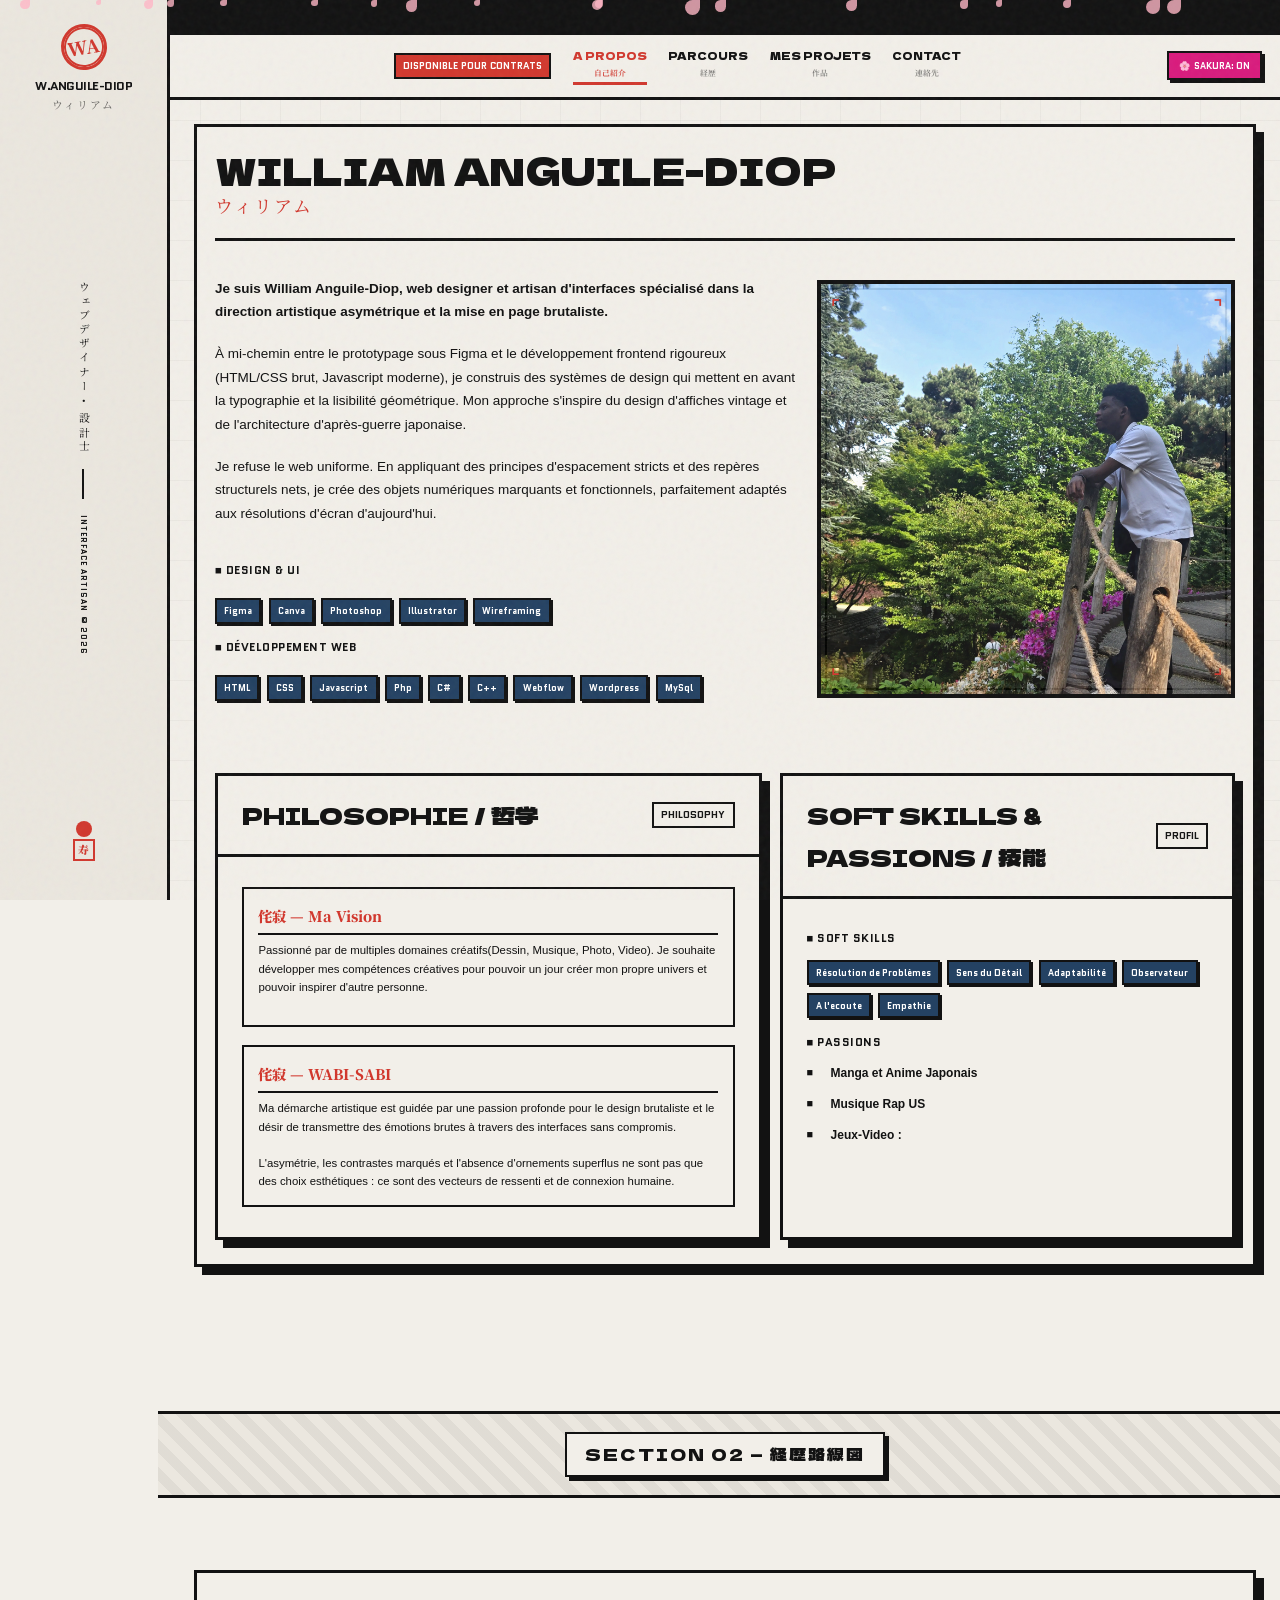
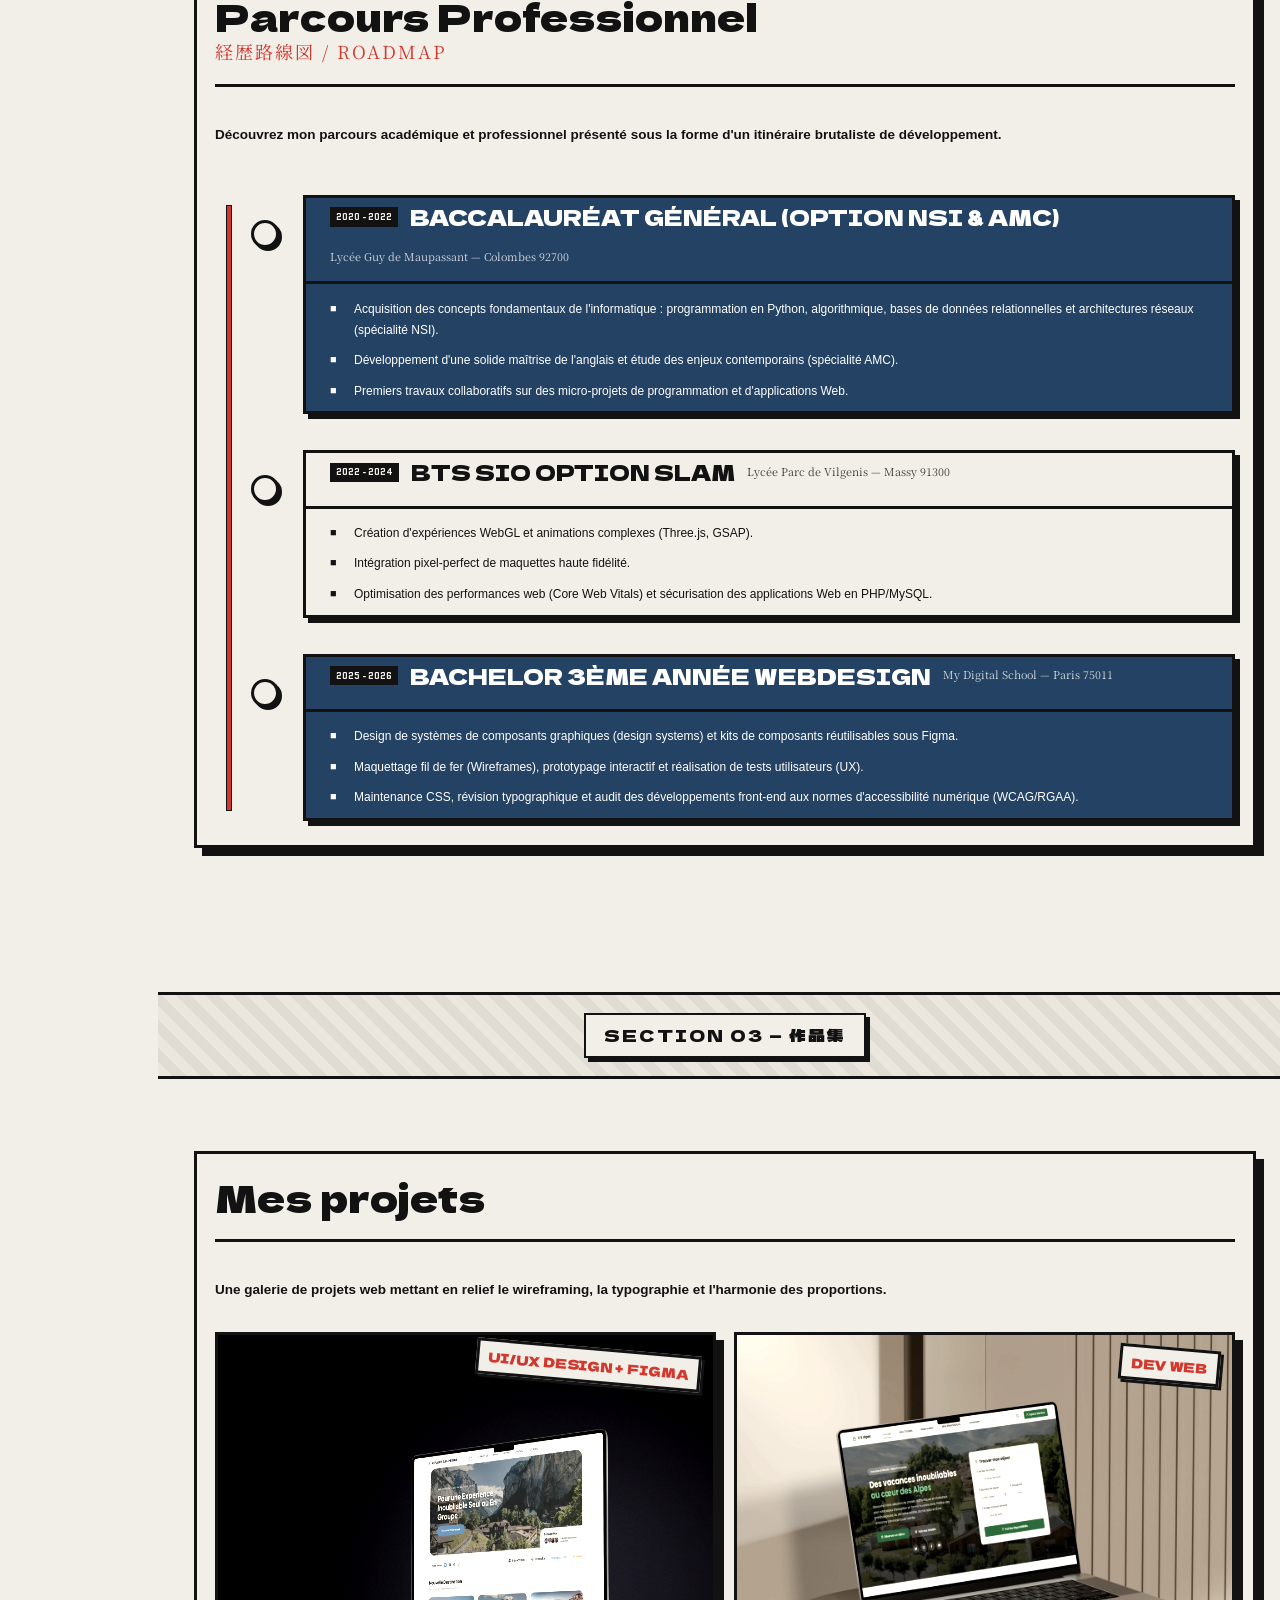
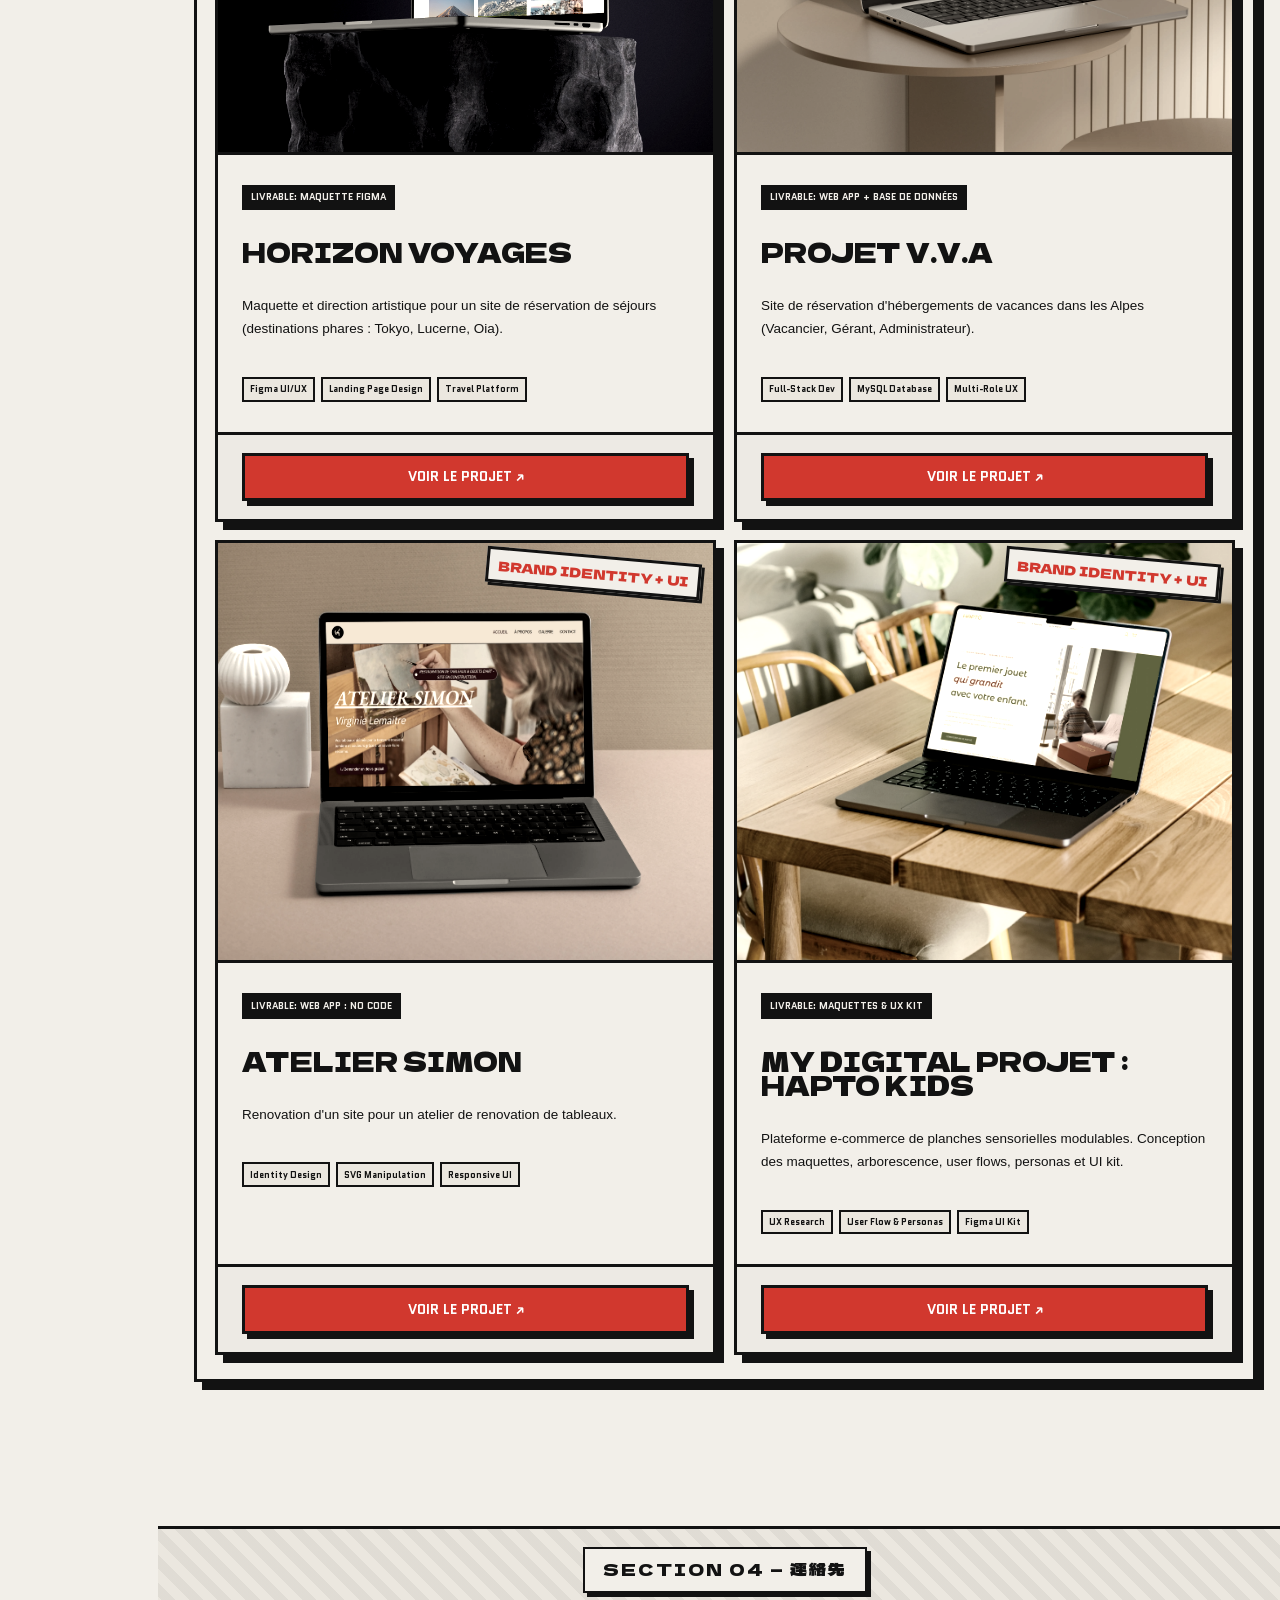
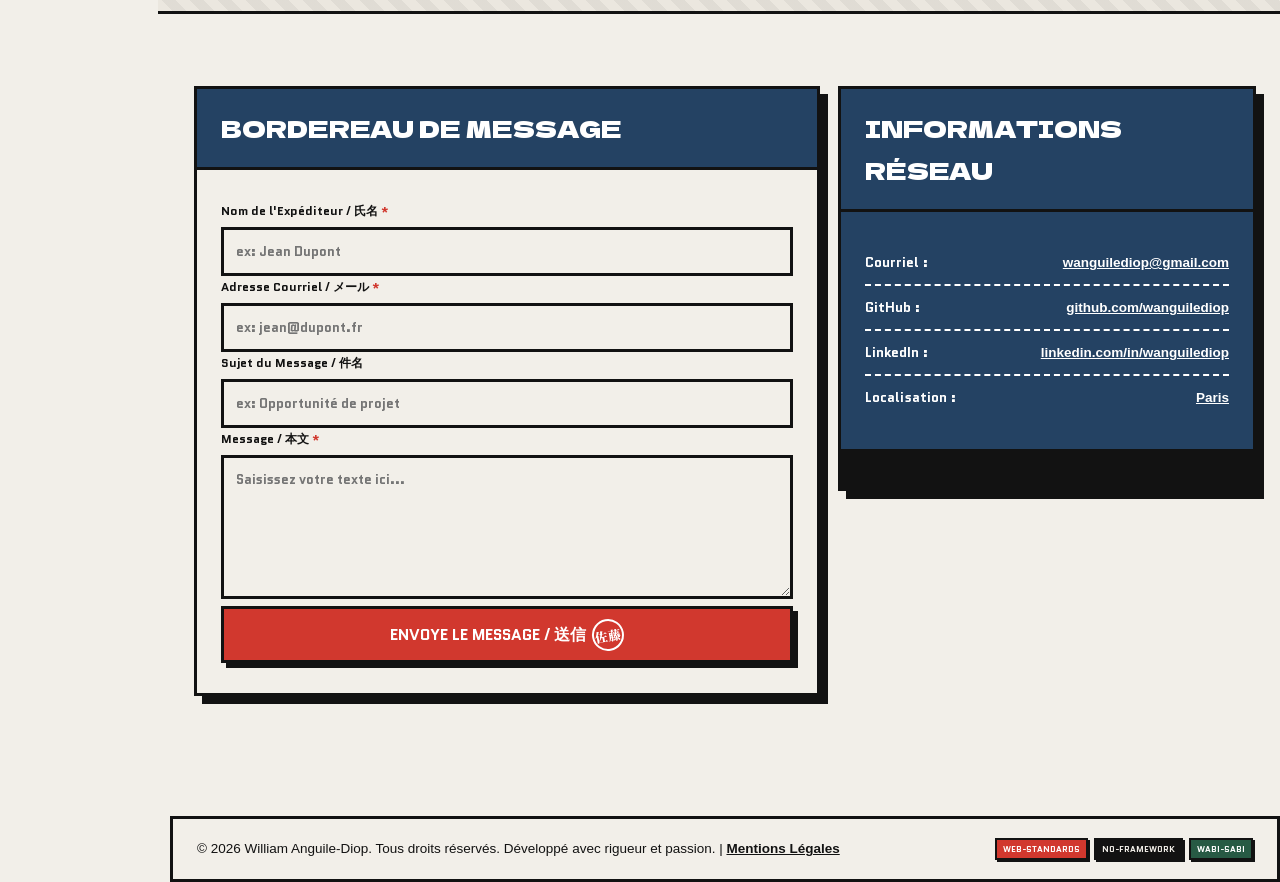
==== commit f5b75da8: "Update index.html" ====
--- a/index.html
+++ b/index.html
@@ -167,7 +167,7 @@
                             
                             <div class="hero-portrait-container">
                                 <div class="portrait-frame">
-                                    <img src="profil will.jpg" alt="William Anguile-Diop Portrait" class="portrait-img">
+                                    <img src="profil will.webp" alt="William Anguile-Diop Portrait" class="portrait-img">
                                     <div class="portrait-markers">
                                         <span class="marker top-left">⌜</span>
                                         <span class="marker top-right">⌝</span>
